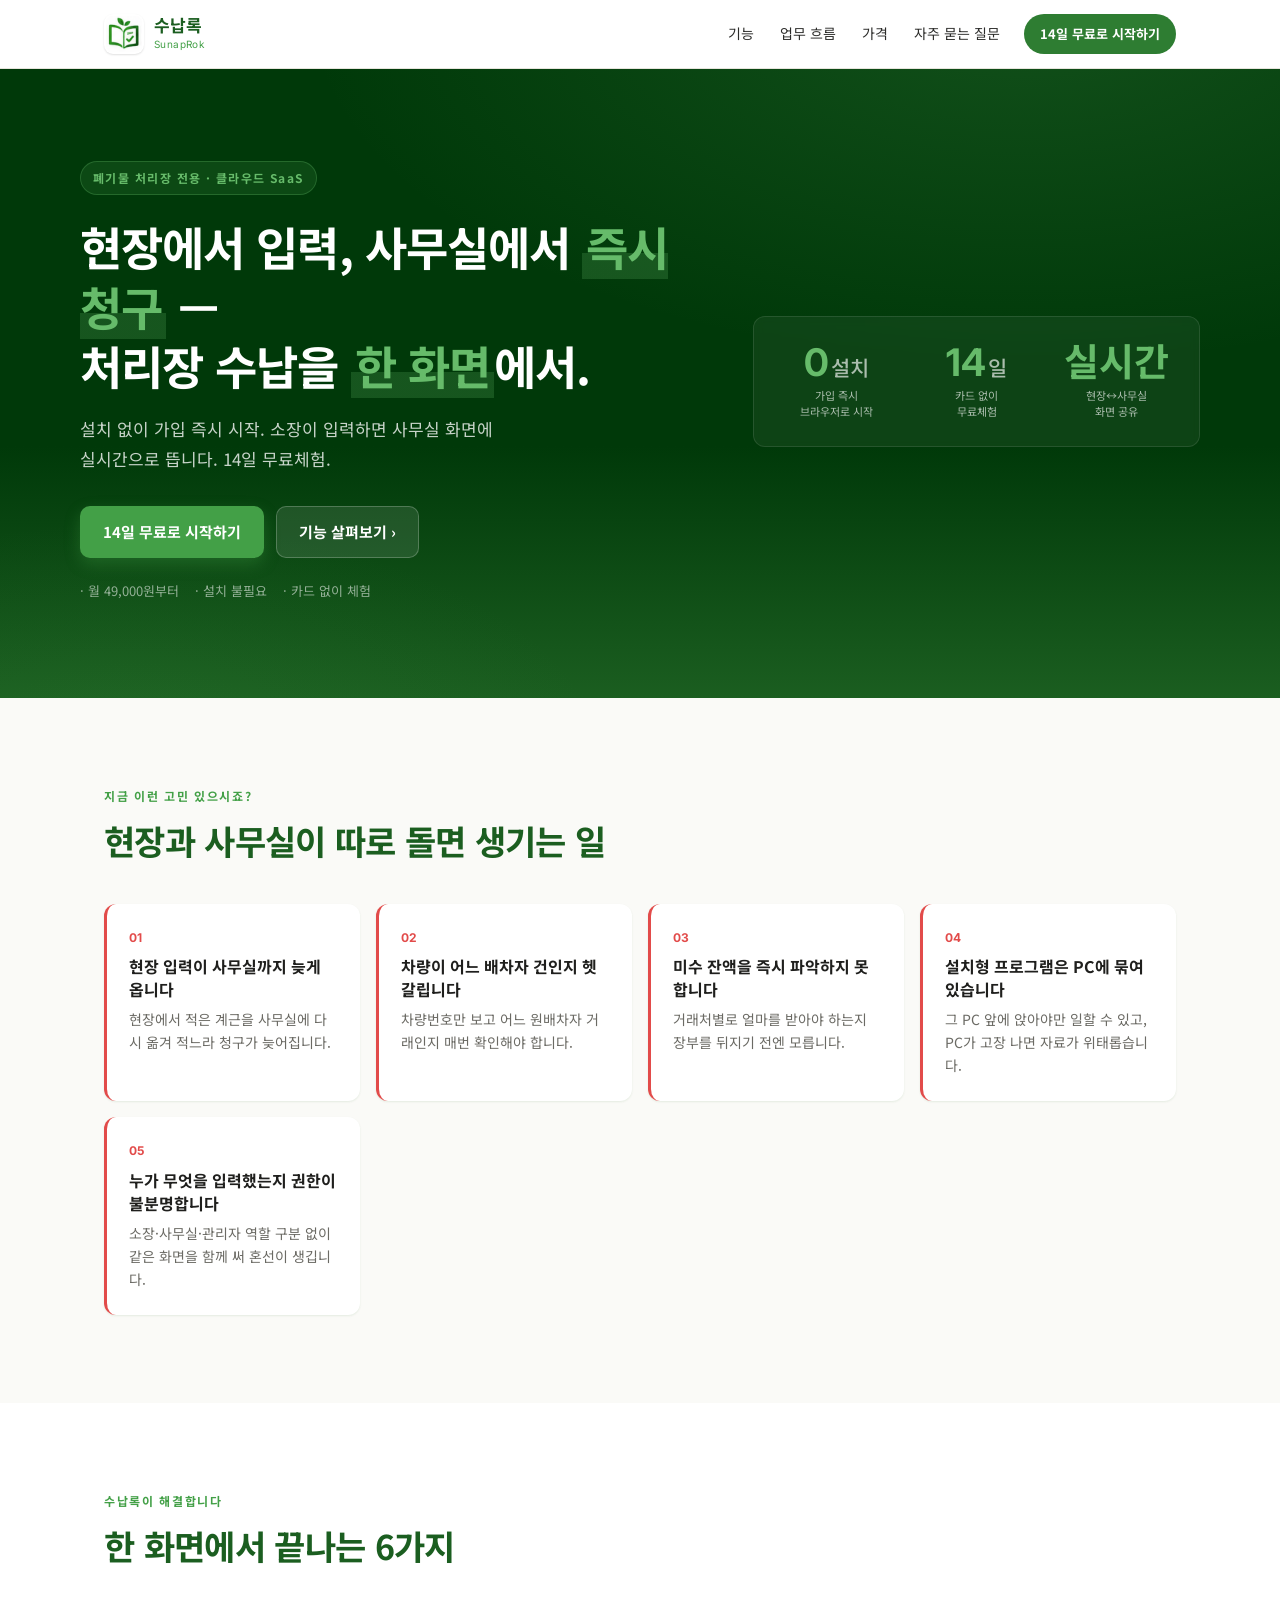
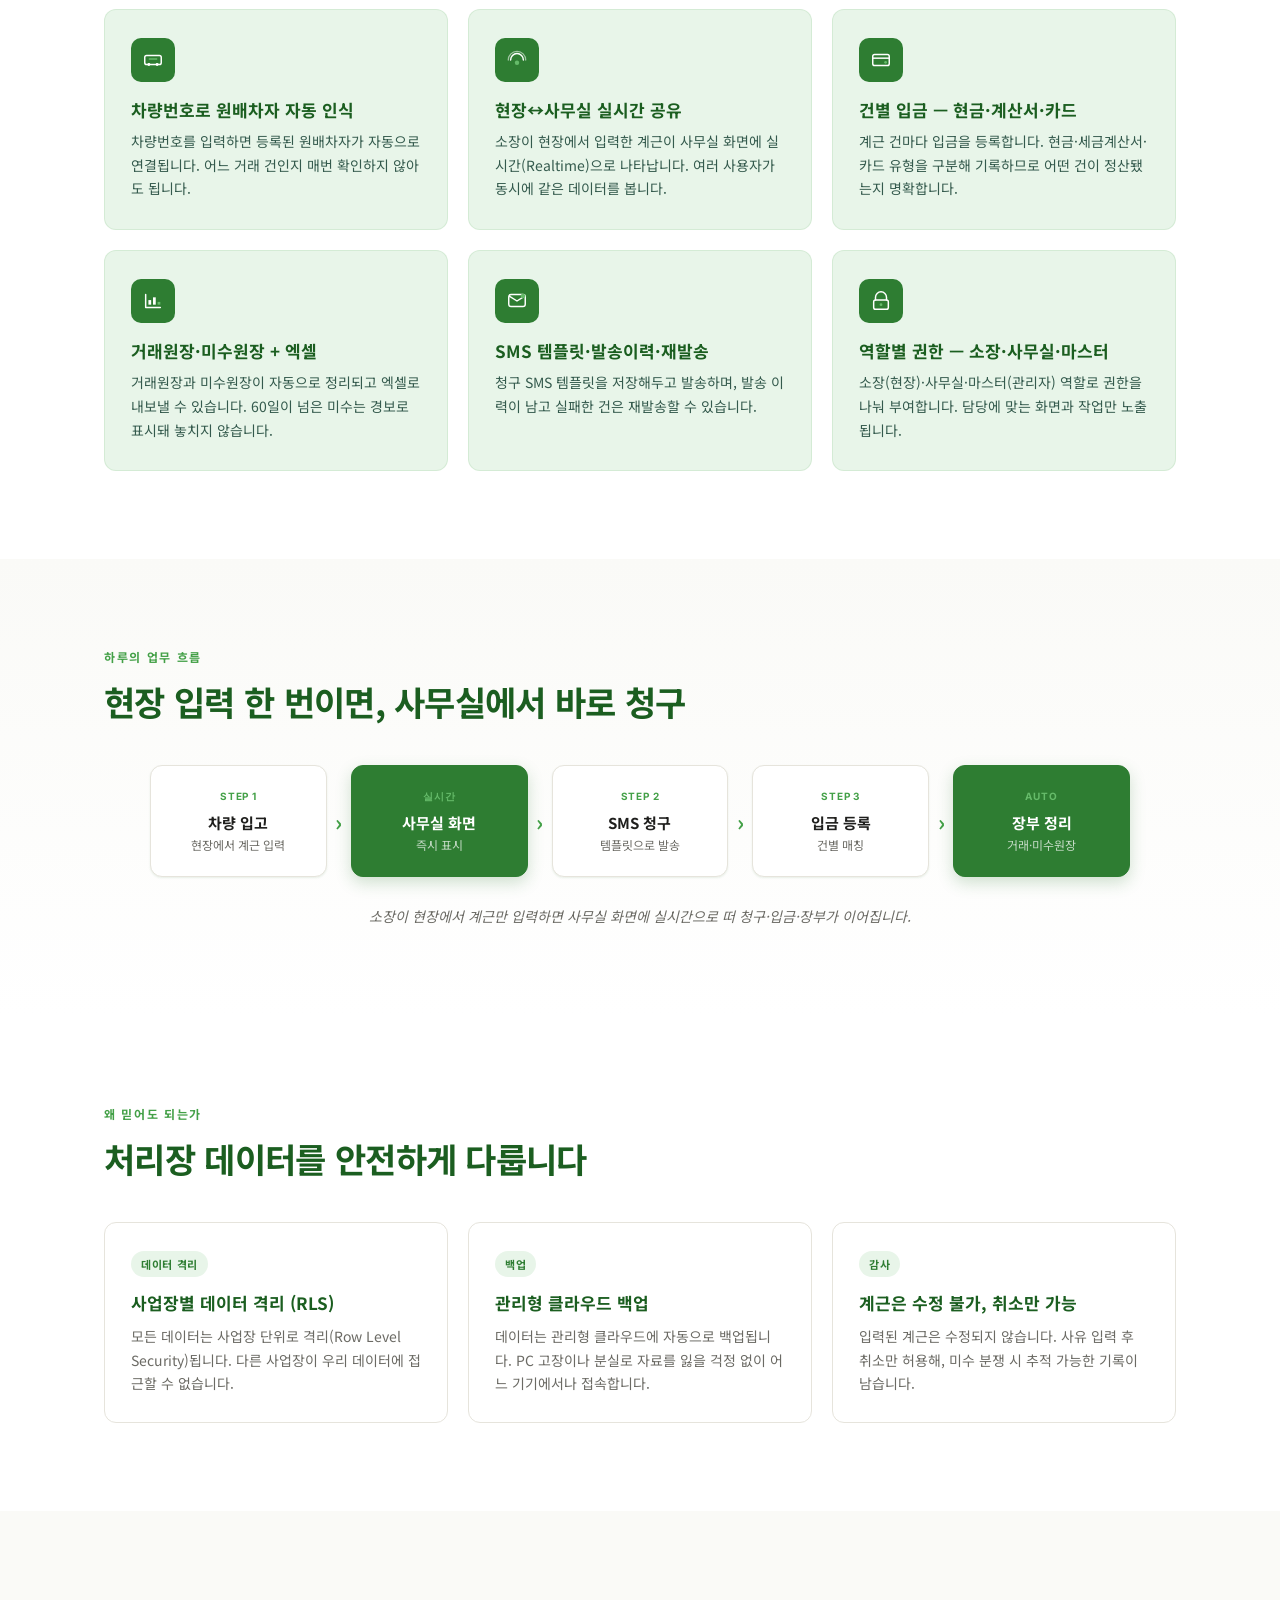
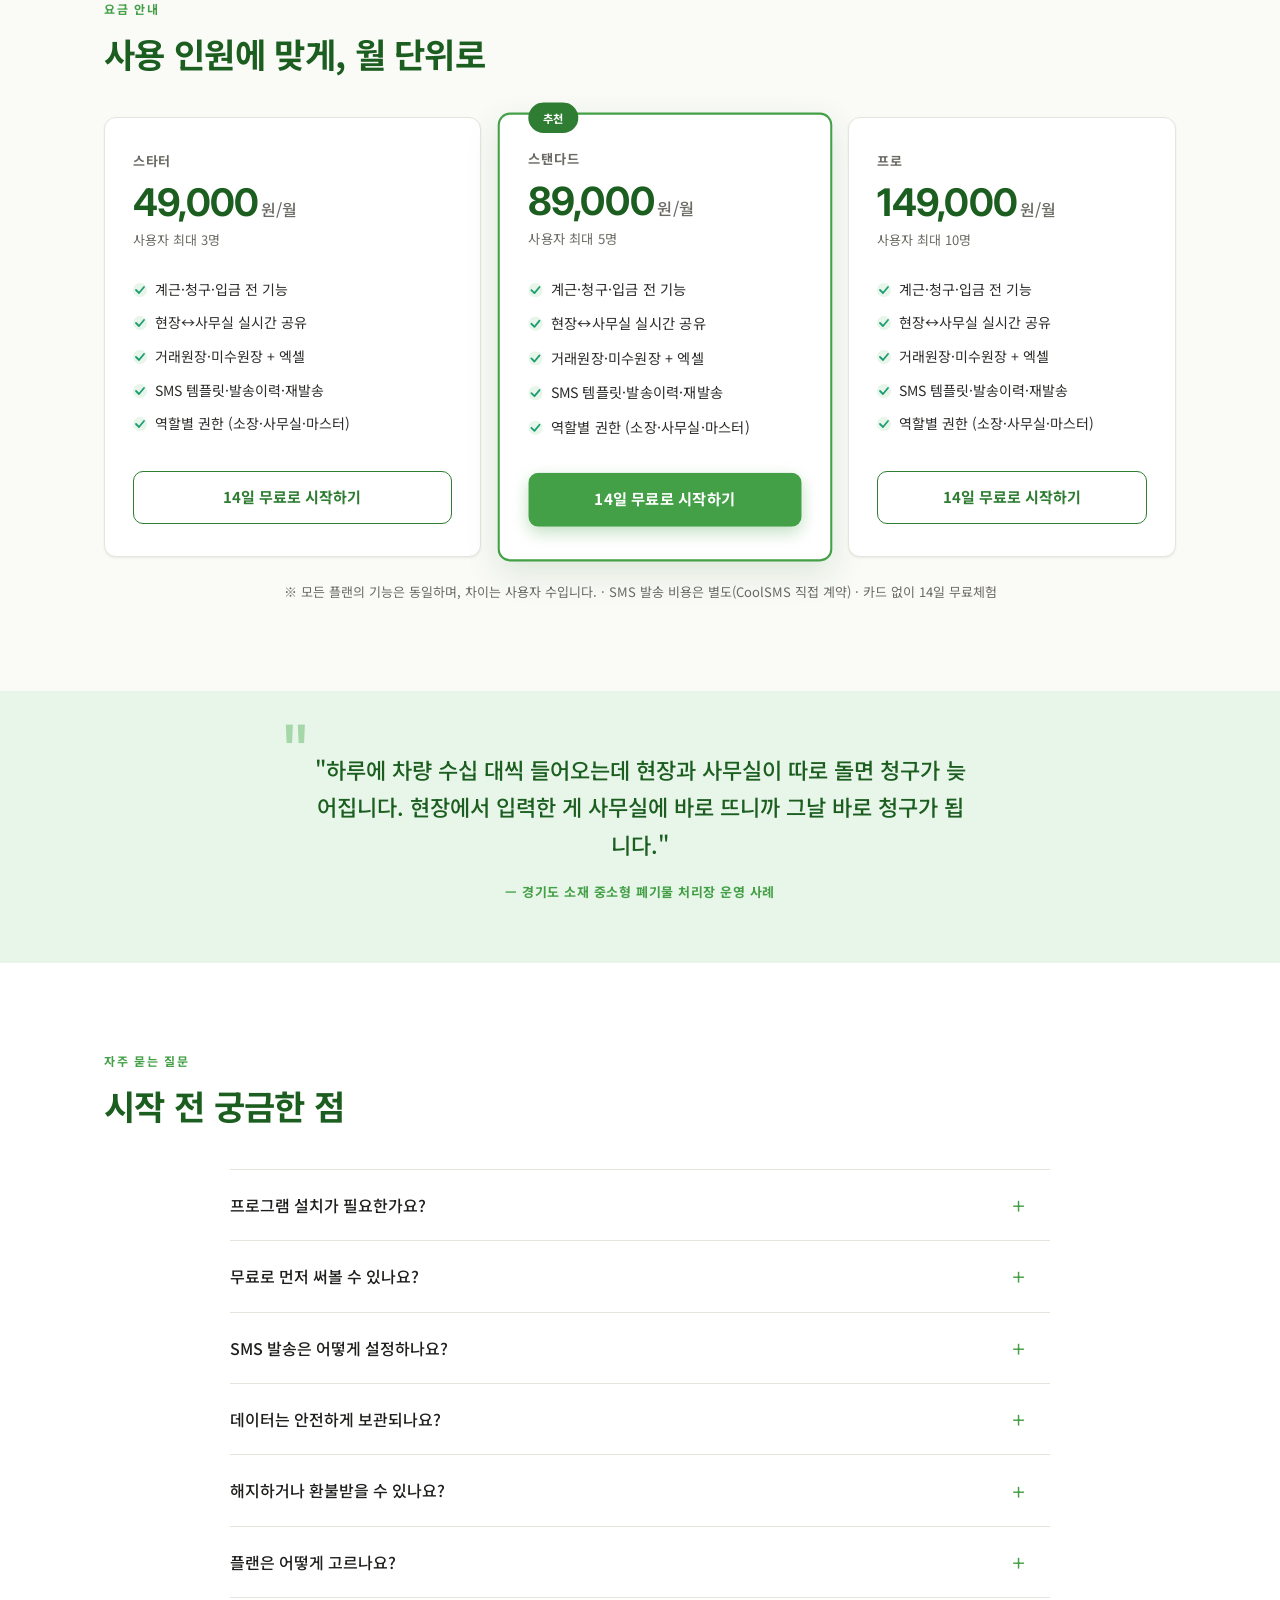
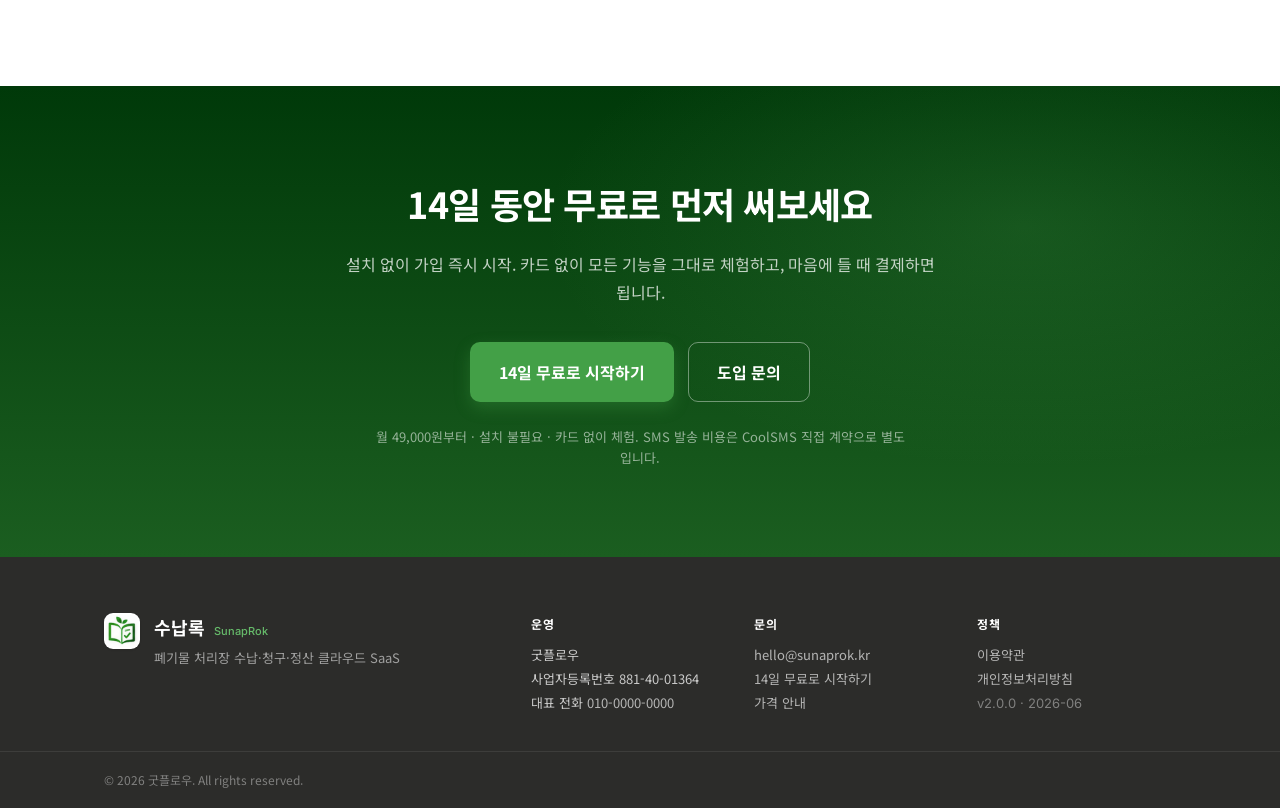
==== index.html @ 9d5925b2 "feat: 브랜드 리뉴얼 — Material Green(#2E7D32) 색 + 새 로고·파비콘 - 색: 기존 teal-green → Material Green으로 전면 교체(hex" ====
<!DOCTYPE html>
<html lang="ko">
<head>
<meta charset="UTF-8">
<meta name="viewport" content="width=device-width,initial-scale=1.0">
<title>수납록 — 폐기물 처리장 수납·청구 SaaS</title>
<meta name="description" content="현장에서 입력, 사무실에서 즉시 청구. 설치 없이 가입 즉시 시작하는 폐기물 처리장 수납관리 SaaS. 월 49,000원부터, 14일 무료체험.">
<meta name="keywords" content="폐기물 처리장 수납관리, 계근 청구 프로그램, 처리장 SaaS, 실시간 계근 공유, 거래원장, 미수원장, SMS 청구">
<meta name="theme-color" content="#2E7D32">

<!-- TODO: 실제 도메인 확정 시 placeholder(https://sunaprok.kr) 교체 -->
<link rel="canonical" href="https://sunaprok.kr/">

<meta property="og:type" content="website">
<meta property="og:url" content="https://sunaprok.kr/">
<meta property="og:title" content="수납록 — 폐기물 처리장 수납·청구 SaaS">
<meta property="og:description" content="현장에서 입력, 사무실에서 즉시 청구. 설치 없이 가입 즉시 시작. 월 49,000원부터, 14일 무료체험.">
<meta property="og:locale" content="ko_KR">
<meta property="og:site_name" content="수납록">
<meta property="og:image" content="https://sunaprok.kr/og-image.png">
<meta property="og:image:width" content="1200">
<meta property="og:image:height" content="630">
<meta property="og:image:alt" content="수납록 — 현장에서 입력, 사무실에서 즉시 청구">

<meta name="twitter:card" content="summary_large_image">
<meta name="twitter:title" content="수납록 — 폐기물 처리장 수납·청구 SaaS">
<meta name="twitter:description" content="현장에서 입력, 사무실에서 즉시 청구. 설치 없이 가입 즉시 시작. 월 49,000원부터, 14일 무료체험.">
<meta name="twitter:image" content="https://sunaprok.kr/og-image.png">

<link rel="icon" type="image/x-icon" href="/favicon.ico">
<link rel="icon" type="image/png" sizes="32x32" href="/favicon-32x32.png">
<link rel="icon" type="image/png" sizes="16x16" href="/favicon-16x16.png">
<link rel="apple-touch-icon" sizes="180x180" href="/apple-icon-180x180.png">
<link rel="preconnect" href="https://fonts.googleapis.com">
<link rel="preconnect" href="https://fonts.gstatic.com" crossorigin>
<link href="https://fonts.googleapis.com/css2?family=Noto+Sans+KR:wght@400;500;700&family=Inter:wght@400;500;700&display=swap" rel="stylesheet">
<link rel="stylesheet" href="/styles.css">

<script type="application/ld+json">
{
  "@context": "https://schema.org",
  "@type": "Organization",
  "name": "수납록",
  "alternateName": "SunapRok",
  "url": "https://sunaprok.kr/",
  "logo": "https://sunaprok.kr/android-icon-192x192.png",
  "description": "폐기물 처리장의 계근·청구·입금·정산을 한 화면에서 처리하는 클라우드 SaaS.",
  "contactPoint": {
    "@type": "ContactPoint",
    "telephone": "+82-10-0000-0000",
    "contactType": "sales",
    "areaServed": "KR",
    "availableLanguage": "Korean"
  }
}
</script>
<script type="application/ld+json">
{
  "@context": "https://schema.org",
  "@type": "Product",
  "name": "수납록",
  "description": "폐기물 처리장 전용 수납·청구 SaaS. 현장에서 입력한 계근이 사무실 화면에 실시간으로 공유되고, 건별 입금·거래원장·미수원장·SMS 청구를 한 화면에서 처리합니다.",
  "brand": { "@type": "Brand", "name": "수납록" },
  "url": "https://sunaprok.kr/",
  "offers": [
    {
      "@type": "Offer",
      "name": "스타터",
      "price": "49000",
      "priceCurrency": "KRW",
      "category": "월 구독",
      "url": "https://sunaprok.kr/#pricing",
      "description": "사용자 최대 3명"
    },
    {
      "@type": "Offer",
      "name": "스탠다드",
      "price": "89000",
      "priceCurrency": "KRW",
      "category": "월 구독",
      "url": "https://sunaprok.kr/#pricing",
      "description": "사용자 최대 5명"
    },
    {
      "@type": "Offer",
      "name": "프로",
      "price": "149000",
      "priceCurrency": "KRW",
      "category": "월 구독",
      "url": "https://sunaprok.kr/#pricing",
      "description": "사용자 최대 10명"
    }
  ]
}
</script>
<script type="application/ld+json">
{
  "@context": "https://schema.org",
  "@type": "FAQPage",
  "mainEntity": [
    {
      "@type": "Question",
      "name": "프로그램 설치가 필요한가요?",
      "acceptedAnswer": {
        "@type": "Answer",
        "text": "설치가 필요 없습니다. 웹 브라우저에서 가입 즉시 바로 사용할 수 있고, 별도 설치 파일이나 PC 사양 제약이 없습니다."
      }
    },
    {
      "@type": "Question",
      "name": "무료로 먼저 써볼 수 있나요?",
      "acceptedAnswer": {
        "@type": "Answer",
        "text": "14일 무료체험을 제공합니다. 체험 기간에는 모든 기능을 그대로 사용할 수 있으며, 결제 카드 없이 시작할 수 있습니다."
      }
    },
    {
      "@type": "Question",
      "name": "SMS 발송은 어떻게 설정하나요?",
      "acceptedAnswer": {
        "@type": "Answer",
        "text": "SMS 발송은 CoolSMS와 직접 계약 후 발급받은 API 키를 사업장 설정에 입력하면 됩니다. SMS 발송 비용은 CoolSMS에 직접 부과되며 수납록 구독료와는 별도입니다."
      }
    },
    {
      "@type": "Question",
      "name": "데이터는 안전하게 보관되나요?",
      "acceptedAnswer": {
        "@type": "Answer",
        "text": "사업장별로 데이터가 격리(RLS)되어 다른 사업장이 접근할 수 없습니다. 데이터는 관리형 클라우드에 자동으로 백업되며, 계근 기록은 수정이 불가능하고 사유 입력 후 취소만 가능해 분쟁 시 추적할 수 있습니다."
      }
    },
    {
      "@type": "Question",
      "name": "해지하거나 환불받을 수 있나요?",
      "acceptedAnswer": {
        "@type": "Answer",
        "text": "월 단위 구독으로, 언제든 다음 결제 전에 해지할 수 있고 약정이 없습니다. 우선 14일 무료체험으로 충분히 검토한 뒤 결제 여부를 결정하시면 됩니다."
      }
    }
  ]
}
</script>
</head>
<body>

<header class="nav">
  <div class="nav-inner">
    <a href="#top" class="brand" aria-label="수납록 홈">
      <span style="display:inline-flex;align-items:center;justify-content:center;background:#fff;border-radius:9px;padding:2px;box-shadow:0 1px 2px rgba(0,0,0,.12)">
        <img src="/android-icon-192x192.png" alt="" aria-hidden="true" width="36" height="36" style="display:block;border-radius:7px">
      </span>
      <div class="brand-text">
        <div class="brand-ko">수납록</div>
        <div class="brand-en">SunapRok</div>
      </div>
    </a>
    <nav class="nav-links" aria-label="섹션 이동">
      <a href="#features">기능</a>
      <a href="#workflow">업무 흐름</a>
      <a href="#pricing">가격</a>
      <a href="#faq">자주 묻는 질문</a>
    </nav>
    <!-- TODO: 가입 도메인 확정 시 placeholder(https://sunaprok.kr/signup) 교체 -->
    <a href="https://sunaprok.kr/signup" class="nav-cta">14일 무료로 시작하기</a>
  </div>
</header>

<main id="top">

<section class="hero">
  <div class="hero-inner">
    <div class="hero-copy">
      <span class="hero-eyebrow">폐기물 처리장 전용 · 클라우드 SaaS</span>
      <h1 class="hero-h">
        현장에서 입력, 사무실에서 <em>즉시 청구</em> —<br>
        처리장 수납을 <em>한 화면</em>에서.
      </h1>
      <p class="hero-sub">
        설치 없이 가입 즉시 시작. 소장이 입력하면 사무실 화면에<br>
        실시간으로 뜹니다. 14일 무료체험.
      </p>
      <div class="hero-cta">
        <!-- TODO: 가입 도메인 확정 시 placeholder(https://sunaprok.kr/signup) 교체 -->
        <a href="https://sunaprok.kr/signup" class="btn btn-primary">14일 무료로 시작하기</a>
        <a href="#features" class="btn btn-secondary">기능 살펴보기 ›</a>
      </div>
      <div class="hero-meta">
        <span>· 월 49,000원부터</span>
        <span>· 설치 불필요</span>
        <span>· 카드 없이 체험</span>
      </div>
    </div>
    <div class="hero-kpis" aria-label="핵심 지표">
      <div class="kpi"><div class="kpi-n">0<span>설치</span></div><div class="kpi-l">가입 즉시<br>브라우저로 시작</div></div>
      <div class="kpi"><div class="kpi-n">14<span>일</span></div><div class="kpi-l">카드 없이<br>무료체험</div></div>
      <div class="kpi"><div class="kpi-n">실시간</div><div class="kpi-l">현장↔사무실<br>화면 공유</div></div>
    </div>
  </div>
</section>

<section class="pain" aria-labelledby="pain-h">
  <div class="container">
    <div class="sec-eyebrow">지금 이런 고민 있으시죠?</div>
    <h2 id="pain-h" class="sec-h">현장과 사무실이 따로 돌면 생기는 일</h2>
    <div class="pain-grid">
      <article class="pain-card">
        <div class="pain-num">01</div>
        <h3>현장 입력이 사무실까지 늦게 옵니다</h3>
        <p>현장에서 적은 계근을 사무실에 다시 옮겨 적느라 청구가 늦어집니다.</p>
      </article>
      <article class="pain-card">
        <div class="pain-num">02</div>
        <h3>차량이 어느 배차자 건인지 헷갈립니다</h3>
        <p>차량번호만 보고 어느 원배차자 거래인지 매번 확인해야 합니다.</p>
      </article>
      <article class="pain-card">
        <div class="pain-num">03</div>
        <h3>미수 잔액을 즉시 파악하지 못합니다</h3>
        <p>거래처별로 얼마를 받아야 하는지 장부를 뒤지기 전엔 모릅니다.</p>
      </article>
      <article class="pain-card">
        <div class="pain-num">04</div>
        <h3>설치형 프로그램은 PC에 묶여 있습니다</h3>
        <p>그 PC 앞에 앉아야만 일할 수 있고, PC가 고장 나면 자료가 위태롭습니다.</p>
      </article>
      <article class="pain-card">
        <div class="pain-num">05</div>
        <h3>누가 무엇을 입력했는지 권한이 불분명합니다</h3>
        <p>소장·사무실·관리자 역할 구분 없이 같은 화면을 함께 써 혼선이 생깁니다.</p>
      </article>
    </div>
  </div>
</section>

<section id="features" class="features" aria-labelledby="feat-h">
  <div class="container">
    <div class="sec-eyebrow">수납록이 해결합니다</div>
    <h2 id="feat-h" class="sec-h">한 화면에서 끝나는 6가지</h2>
    <div class="feat-grid">

      <article class="feat-card">
        <div class="feat-icon" aria-hidden="true">
          <svg width="22" height="22" viewBox="0 0 24 24" fill="none">
            <rect x="3" y="7" width="18" height="10" rx="2" stroke="white" stroke-width="1.6"/>
            <circle cx="7.5" cy="17" r="1.6" fill="white"/>
            <circle cx="16.5" cy="17" r="1.6" fill="white"/>
            <line x1="8" y1="11" x2="16" y2="11" stroke="#66BB6A" stroke-width="1.6" stroke-linecap="round"/>
          </svg>
        </div>
        <h3>차량번호로 원배차자 자동 인식</h3>
        <p>차량번호를 입력하면 등록된 원배차자가 자동으로 연결됩니다. 어느 거래 건인지 매번 확인하지 않아도 됩니다.</p>
      </article>

      <article class="feat-card">
        <div class="feat-icon" aria-hidden="true">
          <svg width="22" height="22" viewBox="0 0 24 24" fill="none">
            <path d="M5 12a7 7 0 0114 0" stroke="white" stroke-width="1.6" stroke-linecap="round" fill="none"/>
            <path d="M2.5 12a9.5 9.5 0 0119 0" stroke="white" stroke-width="1.4" stroke-linecap="round" fill="none" opacity=".55"/>
            <circle cx="12" cy="15" r="2.4" fill="#66BB6A"/>
          </svg>
        </div>
        <h3>현장↔사무실 실시간 공유</h3>
        <p>소장이 현장에서 입력한 계근이 사무실 화면에 실시간(Realtime)으로 나타납니다. 여러 사용자가 동시에 같은 데이터를 봅니다.</p>
      </article>

      <article class="feat-card">
        <div class="feat-icon" aria-hidden="true">
          <svg width="22" height="22" viewBox="0 0 24 24" fill="none">
            <rect x="3" y="6" width="18" height="12" rx="2" stroke="white" stroke-width="1.6"/>
            <line x1="3" y1="10" x2="21" y2="10" stroke="white" stroke-width="1.6"/>
            <circle cx="17" cy="14.5" r="1.5" fill="#66BB6A"/>
          </svg>
        </div>
        <h3>건별 입금 — 현금·계산서·카드</h3>
        <p>계근 건마다 입금을 등록합니다. 현금·세금계산서·카드 유형을 구분해 기록하므로 어떤 건이 정산됐는지 명확합니다.</p>
      </article>

      <article class="feat-card">
        <div class="feat-icon" aria-hidden="true">
          <svg width="22" height="22" viewBox="0 0 24 24" fill="none">
            <path d="M4 19V5M4 19h16" stroke="white" stroke-width="1.6" stroke-linecap="round"/>
            <rect x="7" y="11" width="3" height="5" fill="white"/>
            <rect x="12" y="8" width="3" height="8" fill="white"/>
            <rect x="17" y="13" width="3" height="3" fill="#66BB6A"/>
          </svg>
        </div>
        <h3>거래원장·미수원장 + 엑셀</h3>
        <p>거래원장과 미수원장이 자동으로 정리되고 엑셀로 내보낼 수 있습니다. 60일이 넘은 미수는 경보로 표시돼 놓치지 않습니다.</p>
      </article>

      <article class="feat-card">
        <div class="feat-icon" aria-hidden="true">
          <svg width="22" height="22" viewBox="0 0 24 24" fill="none">
            <rect x="3" y="5" width="18" height="13" rx="2.5" stroke="white" stroke-width="1.6"/>
            <path d="M4 7l8 5 8-5" stroke="white" stroke-width="1.6" stroke-linecap="round" stroke-linejoin="round" fill="none"/>
            <circle cx="18.5" cy="6.5" r="2.5" fill="#66BB6A"/>
          </svg>
        </div>
        <h3>SMS 템플릿·발송이력·재발송</h3>
        <p>청구 SMS 템플릿을 저장해두고 발송하며, 발송 이력이 남고 실패한 건은 재발송할 수 있습니다.</p>
      </article>

      <article class="feat-card">
        <div class="feat-icon" aria-hidden="true">
          <svg width="22" height="22" viewBox="0 0 24 24" fill="none">
            <path d="M6 11V8a6 6 0 0112 0v3" stroke="white" stroke-width="1.6" stroke-linecap="round" fill="none"/>
            <rect x="4" y="11" width="16" height="10" rx="2" stroke="white" stroke-width="1.6"/>
            <circle cx="12" cy="16" r="1.5" fill="#66BB6A"/>
          </svg>
        </div>
        <h3>역할별 권한 — 소장·사무실·마스터</h3>
        <p>소장(현장)·사무실·마스터(관리자) 역할로 권한을 나눠 부여합니다. 담당에 맞는 화면과 작업만 노출됩니다.</p>
      </article>

    </div>
  </div>
</section>

<section id="workflow" class="workflow" aria-labelledby="flow-h">
  <div class="container">
    <div class="sec-eyebrow">하루의 업무 흐름</div>
    <h2 id="flow-h" class="sec-h">현장 입력 한 번이면, 사무실에서 바로 청구</h2>
    <div class="flow">
      <div class="flow-step"><div class="flow-tag">STEP 1</div><div class="flow-label">차량 입고</div><div class="flow-sub">현장에서 계근 입력</div></div>
      <div class="flow-arrow" aria-hidden="true">›</div>
      <div class="flow-step is-auto"><div class="flow-tag">실시간</div><div class="flow-label">사무실 화면</div><div class="flow-sub">즉시 표시</div></div>
      <div class="flow-arrow" aria-hidden="true">›</div>
      <div class="flow-step"><div class="flow-tag">STEP 2</div><div class="flow-label">SMS 청구</div><div class="flow-sub">템플릿으로 발송</div></div>
      <div class="flow-arrow" aria-hidden="true">›</div>
      <div class="flow-step"><div class="flow-tag">STEP 3</div><div class="flow-label">입금 등록</div><div class="flow-sub">건별 매칭</div></div>
      <div class="flow-arrow" aria-hidden="true">›</div>
      <div class="flow-step is-auto"><div class="flow-tag">AUTO</div><div class="flow-label">장부 정리</div><div class="flow-sub">거래·미수원장</div></div>
    </div>
    <p class="flow-note">소장이 현장에서 계근만 입력하면 사무실 화면에 실시간으로 떠 청구·입금·장부가 이어집니다.</p>
  </div>
</section>

<section class="trust" aria-labelledby="trust-h">
  <div class="container">
    <div class="sec-eyebrow">왜 믿어도 되는가</div>
    <h2 id="trust-h" class="sec-h">처리장 데이터를 안전하게 다룹니다</h2>
    <div class="trust-grid">
      <article class="trust-card">
        <div class="trust-badge">데이터 격리</div>
        <h3>사업장별 데이터 격리 (RLS)</h3>
        <p>모든 데이터는 사업장 단위로 격리(Row Level Security)됩니다. 다른 사업장이 우리 데이터에 접근할 수 없습니다.</p>
      </article>
      <article class="trust-card">
        <div class="trust-badge">백업</div>
        <h3>관리형 클라우드 백업</h3>
        <p>데이터는 관리형 클라우드에 자동으로 백업됩니다. PC 고장이나 분실로 자료를 잃을 걱정 없이 어느 기기에서나 접속합니다.</p>
      </article>
      <article class="trust-card">
        <div class="trust-badge">감사</div>
        <h3>계근은 수정 불가, 취소만 가능</h3>
        <p>입력된 계근은 수정되지 않습니다. 사유 입력 후 취소만 허용해, 미수 분쟁 시 추적 가능한 기록이 남습니다.</p>
      </article>
    </div>
  </div>
</section>

<section id="pricing" class="pricing" aria-labelledby="price-h">
  <div class="container">
    <div class="sec-eyebrow">요금 안내</div>
    <h2 id="price-h" class="sec-h">사용 인원에 맞게, 월 단위로</h2>
    <div class="price-grid">

      <article class="price-card">
        <div class="price-name">스타터</div>
        <div class="price-amount"><span class="price-num">49,000</span><span class="price-unit">원/월</span></div>
        <div class="price-cap">사용자 최대 3명</div>
        <ul class="price-feat">
          <li>계근·청구·입금 전 기능</li>
          <li>현장↔사무실 실시간 공유</li>
          <li>거래원장·미수원장 + 엑셀</li>
          <li>SMS 템플릿·발송이력·재발송</li>
          <li>역할별 권한 (소장·사무실·마스터)</li>
        </ul>
        <!-- TODO: 가입 도메인 확정 시 placeholder(https://sunaprok.kr/signup) 교체 -->
        <a href="https://sunaprok.kr/signup" class="btn btn-outline btn-full">14일 무료로 시작하기</a>
      </article>

      <article class="price-card is-main">
        <div class="price-badge">추천</div>
        <div class="price-name">스탠다드</div>
        <div class="price-amount"><span class="price-num">89,000</span><span class="price-unit">원/월</span></div>
        <div class="price-cap">사용자 최대 5명</div>
        <ul class="price-feat">
          <li>계근·청구·입금 전 기능</li>
          <li>현장↔사무실 실시간 공유</li>
          <li>거래원장·미수원장 + 엑셀</li>
          <li>SMS 템플릿·발송이력·재발송</li>
          <li>역할별 권한 (소장·사무실·마스터)</li>
        </ul>
        <!-- TODO: 가입 도메인 확정 시 placeholder(https://sunaprok.kr/signup) 교체 -->
        <a href="https://sunaprok.kr/signup" class="btn btn-primary btn-full">14일 무료로 시작하기</a>
      </article>

      <article class="price-card">
        <div class="price-name">프로</div>
        <div class="price-amount"><span class="price-num">149,000</span><span class="price-unit">원/월</span></div>
        <div class="price-cap">사용자 최대 10명</div>
        <ul class="price-feat">
          <li>계근·청구·입금 전 기능</li>
          <li>현장↔사무실 실시간 공유</li>
          <li>거래원장·미수원장 + 엑셀</li>
          <li>SMS 템플릿·발송이력·재발송</li>
          <li>역할별 권한 (소장·사무실·마스터)</li>
        </ul>
        <!-- TODO: 가입 도메인 확정 시 placeholder(https://sunaprok.kr/signup) 교체 -->
        <a href="https://sunaprok.kr/signup" class="btn btn-outline btn-full">14일 무료로 시작하기</a>
      </article>

    </div>
    <p class="price-note">※ 모든 플랜의 기능은 동일하며, 차이는 사용자 수입니다. · SMS 발송 비용은 별도(CoolSMS 직접 계약) · 카드 없이 14일 무료체험</p>
  </div>
</section>

<section class="quote">
  <div class="container">
    <blockquote>
      <p>"하루에 차량 수십 대씩 들어오는데 현장과 사무실이 따로 돌면 청구가 늦어집니다. 현장에서 입력한 게 사무실에 바로 뜨니까 그날 바로 청구가 됩니다."</p>
      <cite>— 경기도 소재 중소형 폐기물 처리장 운영 사례</cite>
    </blockquote>
  </div>
</section>

<section id="faq" class="faq" aria-labelledby="faq-h">
  <div class="container">
    <div class="sec-eyebrow">자주 묻는 질문</div>
    <h2 id="faq-h" class="sec-h">시작 전 궁금한 점</h2>
    <div class="faq-list">
      <details>
        <summary>프로그램 설치가 필요한가요?</summary>
        <div class="faq-body">설치가 필요 없습니다. 웹 브라우저에서 가입 즉시 바로 사용할 수 있고, 별도 설치 파일이나 PC 사양 제약이 없습니다.</div>
      </details>
      <details>
        <summary>무료로 먼저 써볼 수 있나요?</summary>
        <div class="faq-body">14일 무료체험을 제공합니다. 체험 기간에는 모든 기능을 그대로 쓸 수 있으며, 결제 카드 없이 시작할 수 있습니다.</div>
      </details>
      <details>
        <summary>SMS 발송은 어떻게 설정하나요?</summary>
        <div class="faq-body">SMS 발송은 CoolSMS와 직접 계약한 뒤 발급받은 API 키를 사업장 설정에 입력하면 됩니다. SMS 발송 비용은 CoolSMS에 직접 부과되며 수납록 구독료와는 별도입니다.</div>
      </details>
      <details>
        <summary>데이터는 안전하게 보관되나요?</summary>
        <div class="faq-body">사업장별로 데이터가 격리(RLS)되어 다른 사업장이 접근할 수 없습니다. 데이터는 관리형 클라우드에 자동으로 백업되며, 계근 기록은 수정이 불가능하고 사유 입력 후 취소만 가능해 분쟁 시 추적할 수 있습니다.</div>
      </details>
      <details>
        <summary>해지하거나 환불받을 수 있나요?</summary>
        <div class="faq-body">월 단위 구독으로 약정이 없으며, 언제든 다음 결제 전에 해지할 수 있습니다. 우선 14일 무료체험으로 충분히 검토한 뒤 결제 여부를 결정하시면 됩니다.</div>
      </details>
      <details>
        <summary>플랜은 어떻게 고르나요?</summary>
        <div class="faq-body">모든 플랜의 기능은 동일하고, 차이는 동시에 사용할 수 있는 사용자 수입니다. 스타터 3명, 스탠다드 5명, 프로 10명이며 이용 중에 변경할 수 있습니다.</div>
      </details>
    </div>
  </div>
</section>

<section id="contact" class="cta">
  <div class="container">
    <h2 class="cta-h">14일 동안 무료로 먼저 써보세요</h2>
    <p class="cta-sub">설치 없이 가입 즉시 시작. 카드 없이 모든 기능을 그대로 체험하고, 마음에 들 때 결제하면 됩니다.</p>
    <div class="cta-actions">
      <!-- TODO: 가입 도메인 확정 시 placeholder(https://sunaprok.kr/signup) 교체 -->
      <a href="https://sunaprok.kr/signup" class="btn btn-primary btn-lg">14일 무료로 시작하기</a>
      <!-- TODO: 실제 문의 이메일로 교체 -->
      <a href="mailto:hello@sunaprok.kr" class="btn btn-outline-inverse btn-lg">도입 문의</a>
    </div>
    <p class="cta-note">월 49,000원부터 · 설치 불필요 · 카드 없이 체험. SMS 발송 비용은 CoolSMS 직접 계약으로 별도입니다.</p>
  </div>
</section>

</main>

<footer class="ft">
  <div class="container ft-inner">
    <div class="ft-brand">
      <span style="display:inline-flex;align-items:center;justify-content:center;background:#fff;border-radius:9px;padding:2px;box-shadow:0 1px 2px rgba(0,0,0,.12)">
        <img src="/android-icon-192x192.png" alt="" aria-hidden="true" width="32" height="32" style="display:block;border-radius:7px">
      </span>
      <div>
        <div class="ft-brand-ko">수납록 <span class="ft-brand-en">SunapRok</span></div>
        <div class="ft-brand-sub">폐기물 처리장 수납·청구·정산 클라우드 SaaS</div>
      </div>
    </div>

    <div class="ft-info">
      <div class="ft-col">
        <div class="ft-col-h">운영</div>
        <div>굿플로우</div>
        <div>사업자등록번호 881-40-01364</div>
        <!-- TODO: 실제 대표 전화번호로 교체 -->
        <div>대표 전화 <a href="tel:010-0000-0000">010-0000-0000</a></div>
      </div>
      <div class="ft-col">
        <div class="ft-col-h">문의</div>
        <!-- TODO: 실제 문의 이메일로 교체 -->
        <div><a href="mailto:hello@sunaprok.kr">hello@sunaprok.kr</a></div>
        <!-- TODO: 가입 도메인 확정 시 placeholder(https://sunaprok.kr/signup) 교체 -->
        <div><a href="https://sunaprok.kr/signup">14일 무료로 시작하기</a></div>
        <div><a href="#pricing">가격 안내</a></div>
      </div>
      <div class="ft-col">
        <div class="ft-col-h">정책</div>
        <div><a href="/terms.html">이용약관</a></div>
        <div><a href="/privacy.html">개인정보처리방침</a></div>
        <div><span class="ft-mute">v2.0.0 · 2026-06</span></div>
      </div>
    </div>
  </div>
  <div class="ft-bottom">
    <div class="container">© 2026 굿플로우. All rights reserved.</div>
  </div>
</footer>

<script src="/script.js" defer></script>
</body>
</html>
---- styles.css ----
:root {
  --g900: #1B5E20;
  --g800: #2E7D32;
  --g600: #43A047;
  --g400: #66BB6A;
  --g50:  #E8F5E9;
  --coal: #2C2C2A;
  --ink:  #1f1f1d;
  --gray: #6b6a64;
  --line: #e6e4dc;
  --lt:   #F4F3F0;
  --bg:   #fafaf7;
  --red:  #E24B4A;
  --amber:#EF9F27;
  --white:#FFFFFF;

  --radius: 12px;
  --radius-sm: 8px;
  --shadow-sm: 0 1px 2px rgba(27,94,32,.06), 0 1px 3px rgba(27,94,32,.04);
  --shadow-md: 0 4px 12px rgba(27,94,32,.08), 0 2px 4px rgba(27,94,32,.04);

  --container: 1120px;
}

* , *::before, *::after { box-sizing: border-box; margin: 0; padding: 0; }
html { scroll-behavior: smooth; }
body {
  font-family: 'Noto Sans KR', -apple-system, BlinkMacSystemFont, 'Segoe UI', sans-serif;
  background: var(--bg);
  color: var(--ink);
  line-height: 1.65;
  -webkit-font-smoothing: antialiased;
  -moz-osx-font-smoothing: grayscale;
}
img, svg { display: block; max-width: 100%; }
a { color: inherit; text-decoration: none; }
button { font: inherit; cursor: pointer; }

.container {
  width: 100%;
  max-width: var(--container);
  margin-inline: auto;
  padding-inline: 24px;
}

/* ============ NAV ============ */
.nav {
  position: sticky;
  top: 0;
  z-index: 50;
  background: rgba(255,255,255,.92);
  backdrop-filter: saturate(160%) blur(8px);
  border-bottom: 1px solid var(--line);
}
.nav-inner {
  max-width: var(--container);
  margin-inline: auto;
  padding: 14px 24px;
  display: flex;
  align-items: center;
  gap: 24px;
}
.brand { display: flex; align-items: center; gap: 10px; }
.brand-ko { font-size: 17px; font-weight: 700; color: var(--g900); line-height: 1; }
.brand-en { font-size: 10px; color: var(--g600); margin-top: 3px; letter-spacing: .04em; font-family: 'Inter', sans-serif; }
.nav-links {
  display: flex; gap: 26px; margin-left: auto;
  font-size: 14px; color: var(--coal);
}
.nav-links a { transition: color .15s; }
.nav-links a:hover { color: var(--g600); }
.nav-cta {
  background: var(--g800);
  color: var(--white);
  font-size: 13px;
  font-weight: 700;
  padding: 9px 16px;
  border-radius: 999px;
  transition: background .15s, transform .15s;
}
.nav-cta:hover { background: var(--g600); transform: translateY(-1px); }

/* ============ HERO ============ */
.hero {
  background:
    radial-gradient(1200px 600px at 80% -10%, rgba(102,187,106,.18), transparent 60%),
    radial-gradient(800px 400px at 10% 110%, rgba(67,160,71,.12), transparent 60%),
    linear-gradient(180deg, #003909 0%, #003909 60%, #1B5E20 100%);
  color: var(--white);
  padding: 92px 24px 96px;
  overflow: hidden;
}
.hero-inner {
  max-width: var(--container);
  margin-inline: auto;
  display: grid;
  grid-template-columns: 1.4fr 1fr;
  gap: 48px;
  align-items: center;
}
.hero-eyebrow {
  display: inline-block;
  font-size: 12px;
  font-weight: 700;
  letter-spacing: .12em;
  color: var(--g400);
  background: rgba(102,187,106,.12);
  border: 1px solid rgba(102,187,106,.28);
  padding: 6px 12px;
  border-radius: 999px;
  margin-bottom: 22px;
}
.hero-h {
  font-size: clamp(28px, 4.5vw, 46px);
  font-weight: 700;
  line-height: 1.3;
  letter-spacing: -.02em;
  margin-bottom: 18px;
}
.hero-h em {
  color: var(--g400);
  font-style: normal;
  background: linear-gradient(180deg, transparent 60%, rgba(102,187,106,.22) 60%);
  padding: 0 4px;
}
.hero-sub {
  font-size: clamp(15px, 1.4vw, 17px);
  color: rgba(255,255,255,.78);
  line-height: 1.75;
  margin-bottom: 32px;
}
.hero-cta { display: flex; flex-wrap: wrap; gap: 12px; margin-bottom: 22px; }
.hero-meta {
  display: flex; flex-wrap: wrap; gap: 16px;
  font-size: 13px; color: rgba(255,255,255,.55);
}
.hero-kpis {
  display: grid;
  grid-template-columns: repeat(3, 1fr);
  gap: 12px;
  background: rgba(255,255,255,.05);
  border: 1px solid rgba(255,255,255,.10);
  border-radius: var(--radius);
  padding: 18px;
  backdrop-filter: blur(4px);
}
.kpi { text-align: center; padding: 8px 6px; }
.kpi-n {
  font-family: 'Inter', 'Noto Sans KR', sans-serif;
  font-size: clamp(28px, 3.6vw, 38px);
  font-weight: 700;
  color: var(--g400);
  line-height: 1.05;
}
.kpi-n span {
  font-size: .55em; font-weight: 500;
  color: rgba(255,255,255,.65); margin-left: 2px;
}
.kpi-l {
  font-size: 11px;
  color: rgba(255,255,255,.65);
  margin-top: 6px;
  line-height: 1.45;
}

/* ============ BUTTONS ============ */
.btn {
  display: inline-flex; align-items: center; justify-content: center; gap: 6px;
  padding: 13px 22px;
  font-size: 15px;
  font-weight: 700;
  border-radius: 10px;
  border: 1.5px solid transparent;
  transition: background .15s, color .15s, transform .15s, border-color .15s, box-shadow .15s;
  white-space: nowrap;
}
.btn-primary {
  background: var(--g600);
  color: var(--white);
  box-shadow: 0 6px 16px rgba(67,160,71,.32);
}
.btn-primary:hover {
  background: var(--g400);
  color: var(--g900);
  transform: translateY(-2px);
  box-shadow: 0 10px 22px rgba(67,160,71,.36);
}
.btn-secondary {
  background: rgba(255,255,255,.10);
  color: var(--white);
  border-color: rgba(255,255,255,.22);
}
.btn-secondary:hover { background: rgba(255,255,255,.18); transform: translateY(-2px); }
.btn-outline {
  background: var(--white); color: var(--g800); border-color: var(--g800);
}
.btn-outline:hover { background: var(--g50); }
.btn-outline-inverse {
  background: transparent; color: var(--white); border-color: rgba(255,255,255,.4);
}
.btn-outline-inverse:hover { background: rgba(255,255,255,.10); }
.btn-lg { padding: 16px 28px; font-size: 16px; }
.btn-full { width: 100%; }

/* ============ SECTIONS ============ */
section { padding: 88px 0; }
.sec-eyebrow {
  font-size: 12px;
  font-weight: 700;
  letter-spacing: .14em;
  color: var(--g600);
  margin-bottom: 12px;
}
.sec-h {
  font-size: clamp(24px, 3vw, 34px);
  font-weight: 700;
  letter-spacing: -.02em;
  color: var(--g900);
  line-height: 1.35;
  margin-bottom: 40px;
  max-width: 760px;
}

/* ============ PAIN ============ */
.pain { background: var(--bg); }
.pain-grid {
  display: grid;
  grid-template-columns: repeat(auto-fit, minmax(220px, 1fr));
  gap: 16px;
}
.pain-card {
  background: var(--white);
  border-radius: var(--radius);
  padding: 24px 22px;
  border-left: 3px solid var(--red);
  box-shadow: var(--shadow-sm);
  transition: transform .2s, box-shadow .2s;
}
.pain-card:hover { transform: translateY(-3px); box-shadow: var(--shadow-md); }
.pain-num {
  font-family: 'Inter', sans-serif;
  font-size: 12px;
  font-weight: 700;
  color: var(--red);
  margin-bottom: 8px;
  letter-spacing: .04em;
}
.pain-card h3 {
  font-size: 16px; font-weight: 700; color: var(--ink);
  margin-bottom: 8px; line-height: 1.4;
}
.pain-card p { font-size: 14px; color: var(--gray); line-height: 1.65; }

/* ============ FEATURES ============ */
.features { background: var(--white); }
.feat-grid {
  display: grid;
  grid-template-columns: repeat(auto-fit, minmax(280px, 1fr));
  gap: 20px;
}
.feat-card {
  background: var(--g50);
  border-radius: var(--radius);
  padding: 28px 26px;
  border: 1px solid rgba(67,160,71,.12);
  transition: transform .2s, box-shadow .2s, border-color .2s;
}
.feat-card:hover {
  transform: translateY(-3px);
  box-shadow: 0 8px 20px rgba(46,125,50,.10);
  border-color: rgba(67,160,71,.30);
}
.feat-icon {
  width: 44px; height: 44px;
  background: var(--g800);
  border-radius: 10px;
  display: inline-flex; align-items: center; justify-content: center;
  margin-bottom: 16px;
}
.feat-card h3 {
  font-size: 17px; font-weight: 700; color: var(--g900);
  margin-bottom: 8px; line-height: 1.4;
}
.feat-card p { font-size: 14px; color: #345a4d; line-height: 1.7; }

/* ============ WORKFLOW ============ */
.workflow {
  background:
    linear-gradient(180deg, var(--bg) 0%, var(--white) 100%);
}
.flow {
  display: grid;
  grid-template-columns: 1fr 24px 1fr 24px 1fr 24px 1fr 24px 1fr;
  align-items: stretch;
  gap: 0;
  max-width: 980px;
  margin: 0 auto;
}
.flow-step {
  background: var(--white);
  border: 1px solid var(--line);
  border-radius: var(--radius);
  padding: 22px 14px;
  text-align: center;
  box-shadow: var(--shadow-sm);
}
.flow-step.is-auto {
  background: var(--g800);
  border-color: var(--g800);
  color: var(--white);
  box-shadow: 0 6px 16px rgba(46,125,50,.22);
}
.flow-tag {
  font-family: 'Inter', sans-serif;
  font-size: 10px; font-weight: 700;
  letter-spacing: .08em;
  color: var(--g600);
  margin-bottom: 8px;
}
.flow-step.is-auto .flow-tag { color: var(--g400); }
.flow-label {
  font-size: 15px; font-weight: 700;
  line-height: 1.3; margin-bottom: 4px;
}
.flow-sub { font-size: 12px; color: var(--gray); line-height: 1.5; }
.flow-step.is-auto .flow-sub { color: rgba(255,255,255,.72); }
.flow-arrow {
  align-self: center;
  text-align: center;
  font-size: 22px;
  font-weight: 700;
  color: var(--g600);
}
.flow-note {
  text-align: center;
  font-size: 14px;
  color: var(--gray);
  margin-top: 28px;
  font-style: italic;
}

/* ============ TRUST ============ */
.trust { background: var(--white); }
.trust-grid {
  display: grid;
  grid-template-columns: repeat(auto-fit, minmax(280px, 1fr));
  gap: 20px;
}
.trust-card {
  background: var(--white);
  border: 1px solid var(--line);
  border-radius: var(--radius);
  padding: 26px;
  position: relative;
}
.trust-badge {
  display: inline-block;
  font-size: 11px; font-weight: 700; letter-spacing: .06em;
  background: var(--g50); color: var(--g800);
  padding: 4px 10px; border-radius: 99px;
  margin-bottom: 14px;
}
.trust-card h3 {
  font-size: 17px; font-weight: 700; color: var(--g900);
  margin-bottom: 10px; line-height: 1.4;
}
.trust-card p { font-size: 14px; color: var(--gray); line-height: 1.7; }
.trust-card code {
  font-family: 'Inter', monospace;
  font-size: 12px;
  background: var(--lt);
  padding: 1px 6px;
  border-radius: 4px;
  color: var(--coal);
}

/* ============ PRICING ============ */
.pricing { background: var(--bg); }
.price-grid {
  display: grid;
  grid-template-columns: 1.15fr 1fr 1fr;
  gap: 20px;
  align-items: stretch;
}
.price-card {
  background: var(--white);
  border: 1px solid var(--line);
  border-radius: var(--radius);
  padding: 32px 28px;
  display: flex;
  flex-direction: column;
  position: relative;
  box-shadow: var(--shadow-sm);
}
.price-card.is-main {
  border: 2px solid var(--g600);
  box-shadow: 0 12px 32px rgba(46,125,50,.14);
  transform: scale(1.02);
}
.price-badge {
  position: absolute;
  top: -12px; left: 28px;
  background: var(--g800);
  color: var(--white);
  font-size: 11px; font-weight: 700;
  padding: 6px 14px;
  border-radius: 99px;
  letter-spacing: .04em;
}
.price-name {
  font-size: 13px;
  font-weight: 700;
  color: var(--gray);
  letter-spacing: .04em;
  margin-bottom: 12px;
}
.price-amount {
  display: flex;
  align-items: baseline;
  gap: 3px;
  margin-bottom: 6px;
}
.price-num {
  font-family: 'Inter', sans-serif;
  font-size: 38px;
  font-weight: 700;
  color: var(--g900);
  line-height: 1.05;
  letter-spacing: -.02em;
}
.price-unit {
  font-size: 16px; color: var(--gray); font-weight: 500;
}
.price-cap {
  font-size: 13px; color: var(--gray);
  margin-bottom: 22px;
}
.price-feat {
  list-style: none;
  margin-bottom: 28px;
  flex: 1;
}
.price-feat li {
  font-size: 14px;
  color: var(--coal);
  padding: 6px 0;
  padding-left: 22px;
  position: relative;
  line-height: 1.55;
}
.price-feat li::before {
  content: '';
  position: absolute;
  left: 0; top: 10px;
  width: 14px; height: 14px;
  background: var(--g50);
  border-radius: 50%;
  background-image: url("data:image/svg+xml;utf8,<svg xmlns='http://www.w3.org/2000/svg' viewBox='0 0 14 14'><path d='M3 7l3 3 5-6' stroke='%231D9E75' stroke-width='1.8' stroke-linecap='round' stroke-linejoin='round' fill='none'/></svg>");
  background-position: center;
  background-repeat: no-repeat;
}
.price-note {
  font-size: 13px;
  color: var(--gray);
  margin-top: 24px;
  text-align: center;
  line-height: 1.7;
}

/* ============ QUOTE ============ */
.quote {
  padding: 60px 0;
  background: var(--g50);
}
.quote blockquote {
  max-width: 720px; margin: 0 auto;
  text-align: center;
  font-size: clamp(17px, 2vw, 22px);
  line-height: 1.7;
  color: var(--g900);
  font-weight: 500;
  position: relative;
  padding: 0 32px;
}
.quote blockquote::before {
  content: '"';
  font-family: 'Inter', sans-serif;
  font-size: 72px;
  color: var(--g400);
  position: absolute;
  top: -36px; left: 0;
  line-height: 1;
  opacity: .5;
}
.quote cite {
  display: block;
  margin-top: 18px;
  font-style: normal;
  font-size: 13px;
  color: var(--g600);
  font-weight: 700;
  letter-spacing: .04em;
}

/* ============ FAQ ============ */
.faq { background: var(--white); }
.faq-list {
  max-width: 820px;
  margin: 0 auto;
  border-top: 1px solid var(--line);
}
.faq details {
  border-bottom: 1px solid var(--line);
  transition: background .15s;
}
.faq details[open] { background: var(--bg); }
.faq summary {
  list-style: none;
  cursor: pointer;
  padding: 22px 24px 22px 0;
  font-size: 16px;
  font-weight: 500;
  color: var(--ink);
  display: flex;
  align-items: center;
  justify-content: space-between;
  gap: 16px;
  position: relative;
  transition: color .15s;
}
.faq summary::-webkit-details-marker { display: none; }
.faq summary::after {
  content: '+';
  font-family: 'Inter', sans-serif;
  font-size: 24px;
  font-weight: 300;
  color: var(--g600);
  line-height: 1;
  transition: transform .25s;
  flex-shrink: 0;
}
.faq details[open] summary::after { transform: rotate(45deg); }
.faq summary:hover { color: var(--g600); }
.faq-body {
  padding: 0 24px 22px 0;
  font-size: 14.5px;
  color: var(--gray);
  line-height: 1.8;
}
.faq-body code {
  font-family: 'Inter', monospace;
  font-size: 12.5px;
  background: var(--lt);
  padding: 1px 6px;
  border-radius: 4px;
  color: var(--coal);
}

/* ============ CTA ============ */
.cta {
  background:
    radial-gradient(800px 400px at 80% 30%, rgba(102,187,106,.16), transparent 60%),
    linear-gradient(180deg, #003909 0%, #1B5E20 100%);
  color: var(--white);
  text-align: center;
}
.cta-h {
  font-size: clamp(24px, 3vw, 36px);
  font-weight: 700;
  letter-spacing: -.02em;
  margin-bottom: 16px;
}
.cta-sub {
  font-size: 16px;
  color: rgba(255,255,255,.75);
  max-width: 600px;
  margin: 0 auto 36px;
  line-height: 1.75;
}
.cta-actions {
  display: flex; flex-wrap: wrap; justify-content: center; gap: 14px;
  margin-bottom: 24px;
}
.cta-note {
  font-size: 13px;
  color: rgba(255,255,255,.55);
  margin-top: 18px;
  max-width: 540px;
  margin-inline: auto;
}

/* ============ FOOTER ============ */
.ft {
  background: var(--coal);
  color: rgba(255,255,255,.75);
  padding: 56px 0 0;
}
.ft-inner {
  display: grid;
  grid-template-columns: 1.2fr 2fr;
  gap: 40px;
  padding-bottom: 36px;
}
.ft-brand {
  display: flex; gap: 14px;
  align-items: flex-start;
}
.ft-brand-ko { font-size: 18px; font-weight: 700; color: var(--white); }
.ft-brand-en {
  font-size: 11px; font-weight: 500; color: var(--g400);
  margin-left: 4px; font-family: 'Inter', sans-serif;
}
.ft-brand-sub {
  font-size: 13px; color: rgba(255,255,255,.55);
  margin-top: 4px;
}
.ft-info {
  display: grid;
  grid-template-columns: repeat(3, 1fr);
  gap: 24px;
  font-size: 13px;
  line-height: 1.85;
}
.ft-col-h {
  font-size: 12px;
  font-weight: 700;
  color: var(--white);
  letter-spacing: .06em;
  margin-bottom: 8px;
}
.ft-col a { color: rgba(255,255,255,.65); transition: color .15s; }
.ft-col a:hover { color: var(--g400); }
.ft-mute { color: rgba(255,255,255,.4); font-family: 'Inter', sans-serif; }
.ft-bottom {
  border-top: 1px solid rgba(255,255,255,.08);
  padding: 18px 0;
  font-size: 12px;
  color: rgba(255,255,255,.4);
}

/* ============ LEGAL (privacy/terms) ============ */
.legal { background: var(--white); padding: 56px 0 72px; }
.legal .container { max-width: 760px; }
.legal-eyebrow {
  font-size: 12px;
  font-weight: 700;
  letter-spacing: .14em;
  color: var(--g600);
  margin-bottom: 12px;
}
.legal-h {
  font-size: clamp(24px, 3vw, 32px);
  font-weight: 700;
  letter-spacing: -.02em;
  color: var(--g900);
  line-height: 1.35;
  margin-bottom: 8px;
}
.legal-meta {
  font-size: 13px;
  color: var(--gray);
  font-family: 'Inter', 'Noto Sans KR', sans-serif;
  letter-spacing: .02em;
  margin-bottom: 28px;
}
.legal-intro {
  font-size: 15px;
  color: var(--coal);
  line-height: 1.85;
  margin-bottom: 32px;
  padding: 18px 20px;
  background: var(--g50);
  border-left: 3px solid var(--g600);
  border-radius: 6px;
}
.legal h2 {
  font-size: 18px;
  font-weight: 700;
  color: var(--g900);
  line-height: 1.4;
  margin-top: 36px;
  margin-bottom: 12px;
}
.legal p {
  font-size: 14.5px;
  color: var(--coal);
  line-height: 1.85;
  margin-bottom: 12px;
}
.legal ul {
  list-style: none;
  margin-bottom: 16px;
}
.legal li {
  font-size: 14.5px;
  color: var(--coal);
  line-height: 1.85;
  padding: 4px 0 4px 18px;
  position: relative;
}
.legal li::before {
  content: '·';
  position: absolute;
  left: 4px;
  color: var(--g600);
  font-weight: 700;
}
.legal strong { color: var(--g900); font-weight: 700; }
.legal code {
  font-family: 'Inter', monospace;
  font-size: 12.5px;
  background: var(--lt);
  padding: 1px 6px;
  border-radius: 4px;
  color: var(--coal);
}
.legal-note {
  font-size: 13.5px;
  color: var(--gray);
  background: var(--lt);
  padding: 14px 18px;
  border-radius: 6px;
  margin: 12px 0 16px;
  line-height: 1.8;
}
.legal-contact {
  background: var(--g50);
  border-radius: var(--radius);
  padding: 18px 22px;
  font-size: 14px;
  line-height: 2;
  color: var(--coal);
  margin-top: 8px;
}
.legal-contact strong {
  display: inline-block;
  min-width: 110px;
  color: var(--g800);
}
.legal-foot {
  margin-top: 40px;
  padding-top: 20px;
  border-top: 1px solid var(--line);
  font-size: 13px;
  color: var(--gray);
}
.legal-back {
  margin-top: 28px;
  font-size: 14px;
}
.legal-back a {
  color: var(--g600);
  font-weight: 700;
}
.legal-back a:hover { color: var(--g800); }

/* ============ RESPONSIVE ============ */
@media (max-width: 880px) {
  section { padding: 64px 0; }
  .hero { padding: 64px 24px 72px; }
  .hero-inner {
    grid-template-columns: 1fr;
    gap: 32px;
  }
  .nav-links { display: none; }

  .price-grid { grid-template-columns: 1fr; }
  .price-card.is-main { transform: none; }
  .price-badge { left: 22px; }

  .ft-inner { grid-template-columns: 1fr; gap: 28px; }
  .ft-info { grid-template-columns: repeat(2, 1fr); }
}

@media (max-width: 720px) {
  .flow {
    grid-template-columns: 1fr;
    gap: 8px;
  }
  .flow-arrow {
    transform: rotate(90deg);
    height: 24px;
  }
}

@media (max-width: 480px) {
  .hero-cta { flex-direction: column; align-items: stretch; }
  .hero-cta .btn { width: 100%; }
  .hero-kpis { grid-template-columns: repeat(3, 1fr); padding: 14px; }
  .kpi-n { font-size: 26px; }
  .ft-info { grid-template-columns: 1fr; }
}
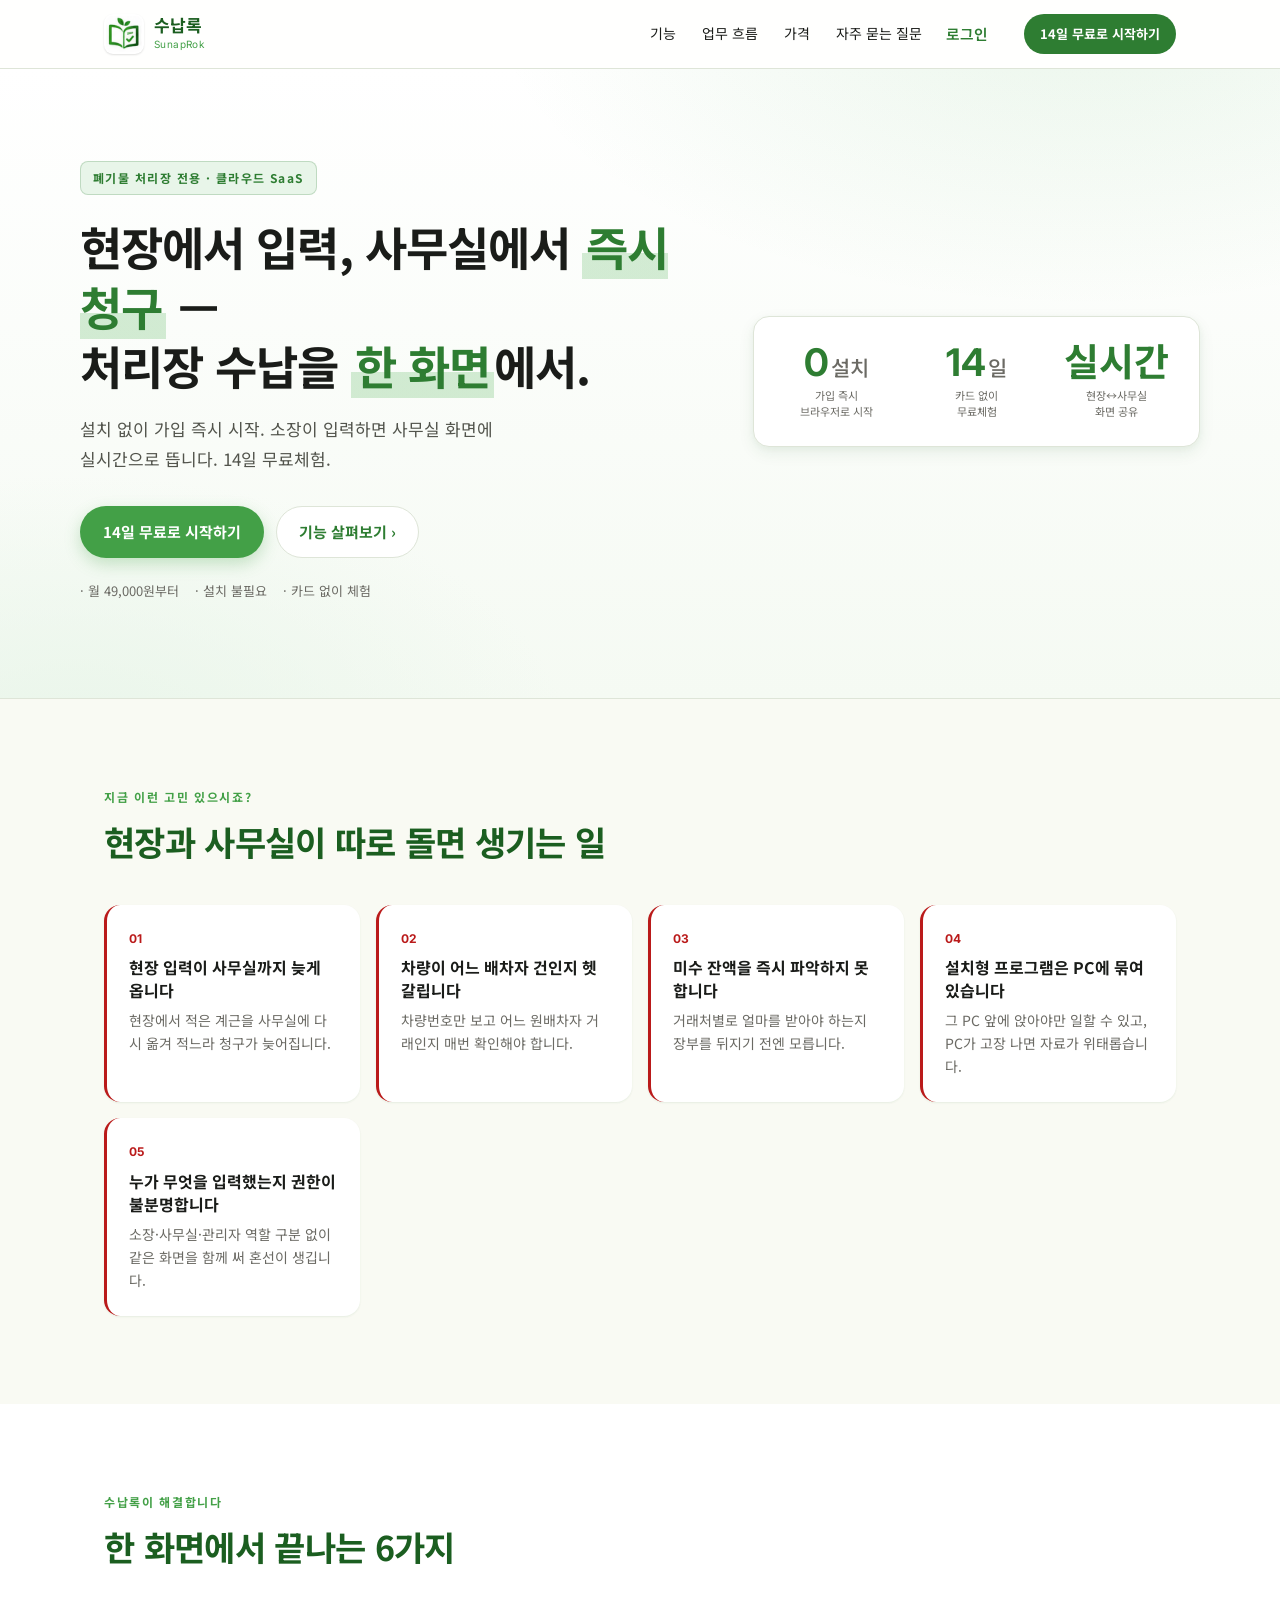
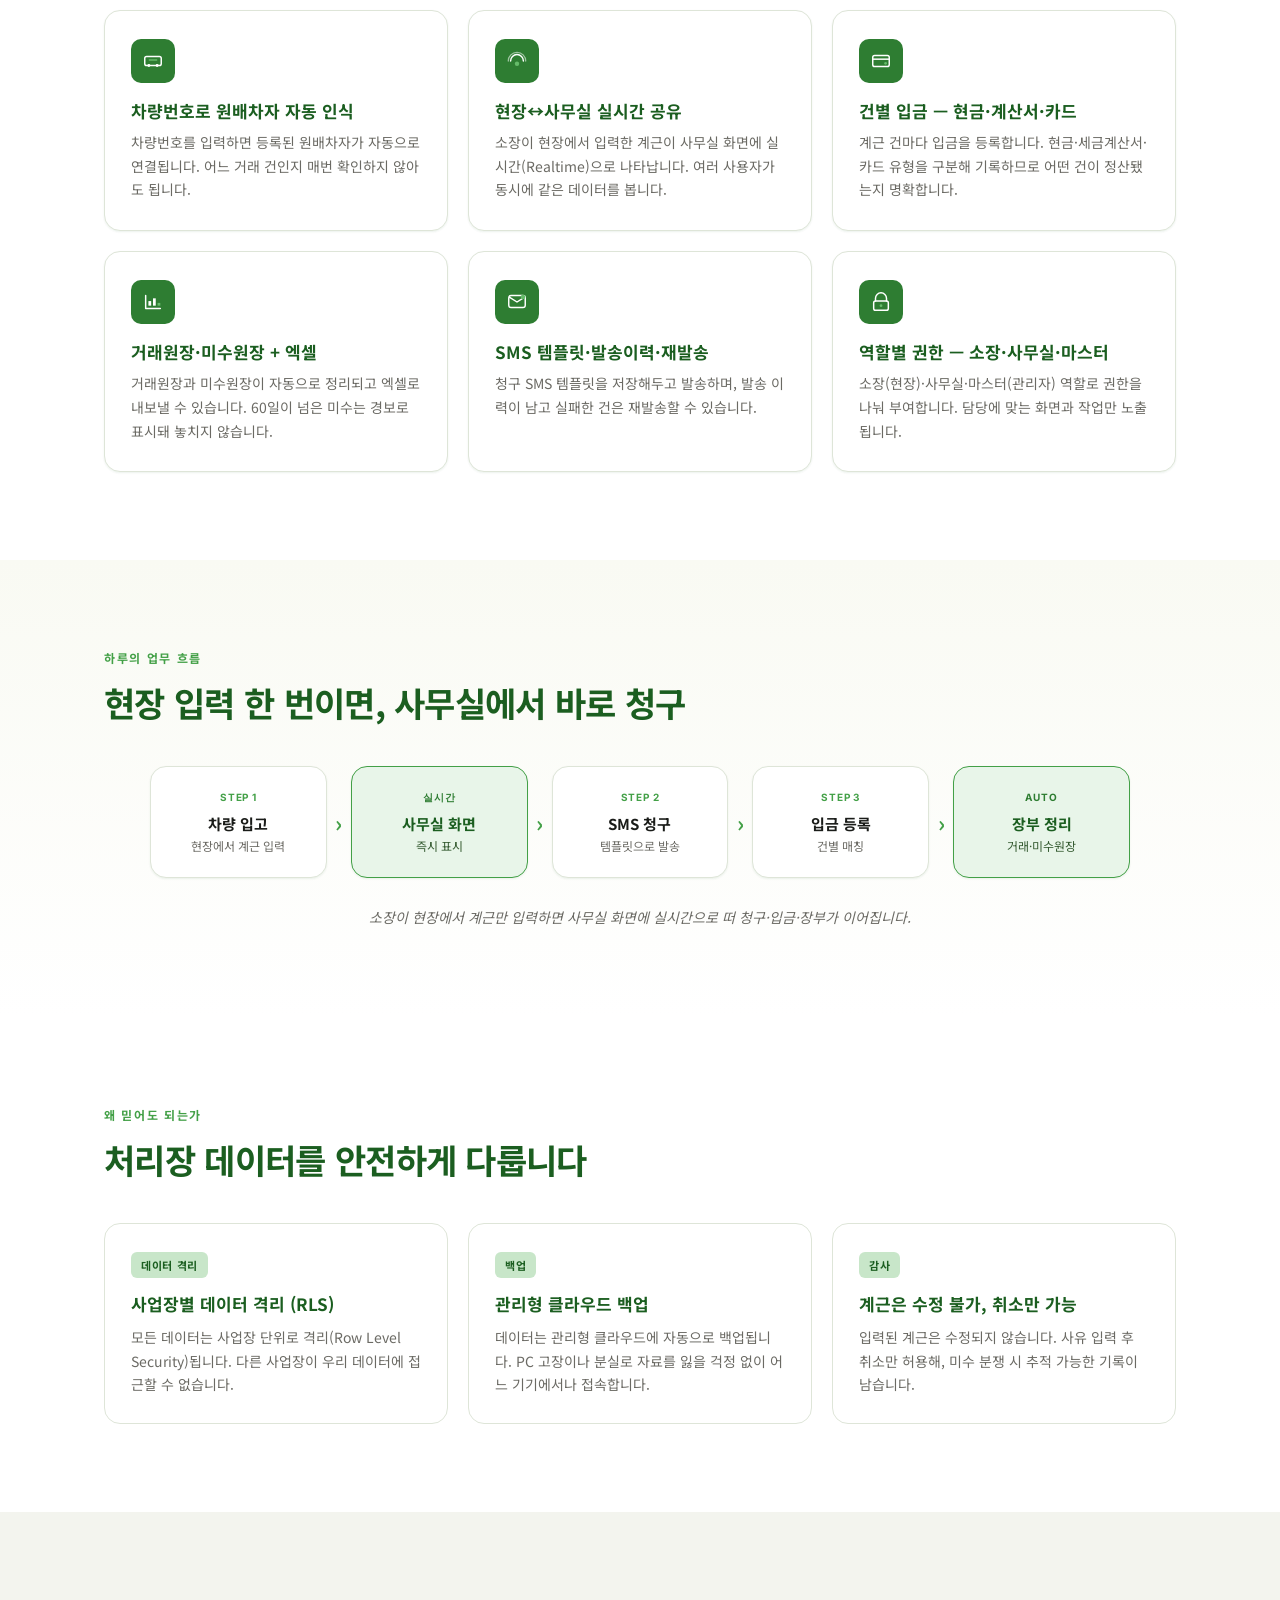
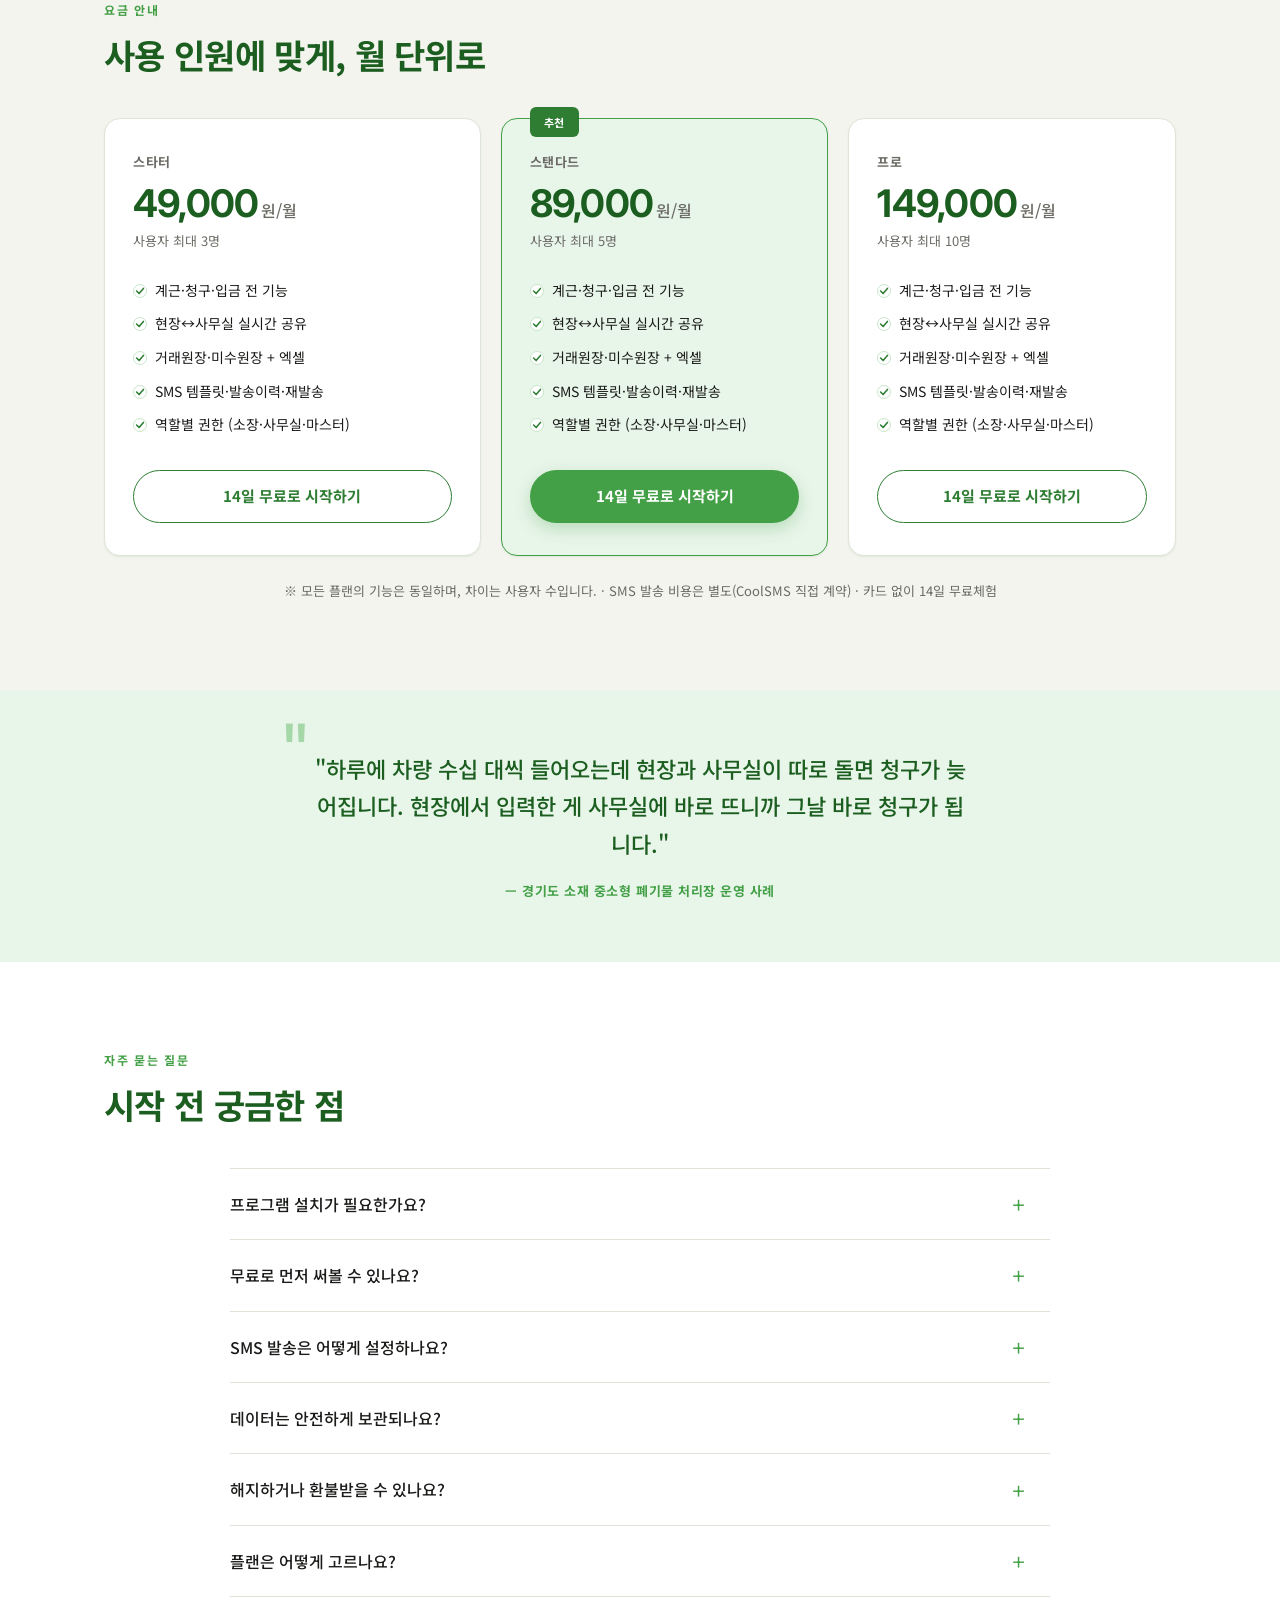
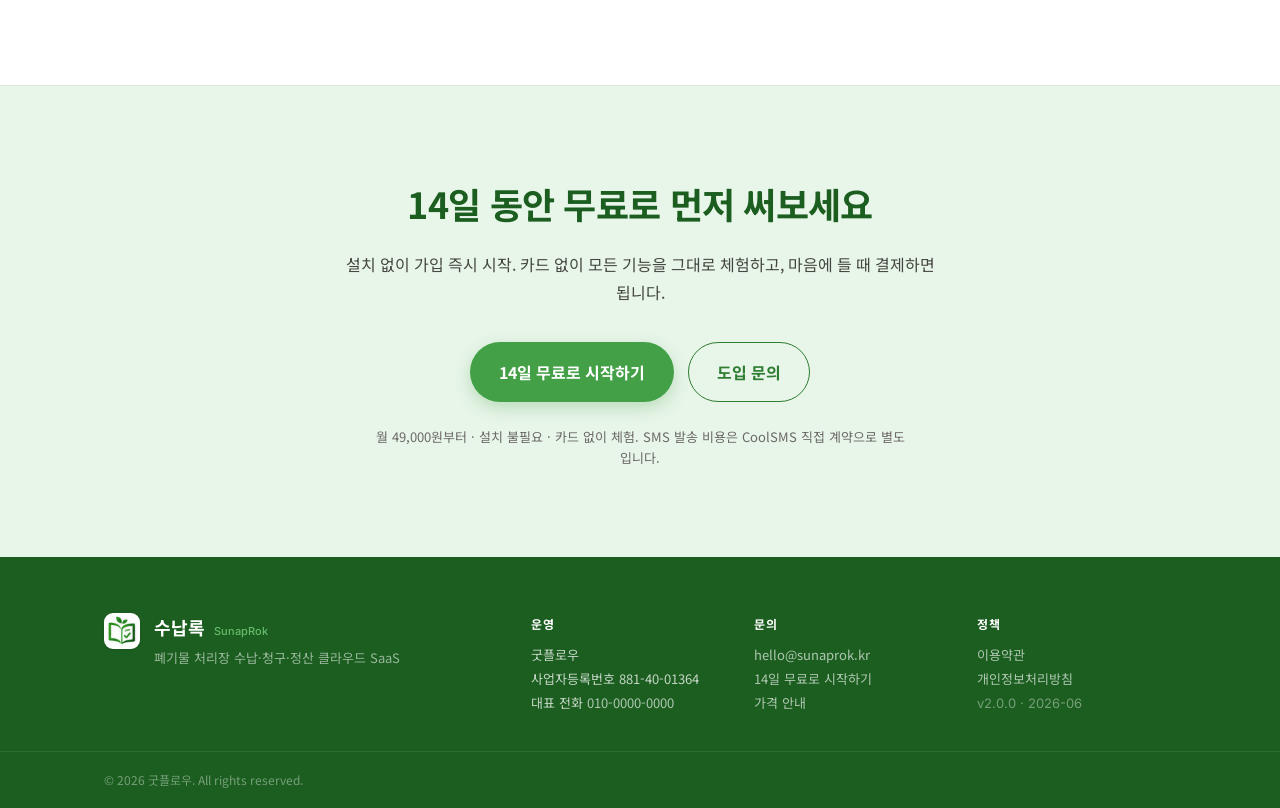
==== commit 13b4498c: "feat: 톤을 앱 hi-fi 시안에 맞춤 + 앱(배포본) 링크 연결 - styles.css: 그린=액센트로 재조정 — 밝은 히어로(다크그린 제거), 흰/뉴트럴 섹션,   아웃라인" ====
--- a/index.html
+++ b/index.html
@@ -161,8 +161,9 @@
       <a href="#pricing">가격</a>
       <a href="#faq">자주 묻는 질문</a>
     </nav>
-    <!-- TODO: 가입 도메인 확정 시 placeholder(https://sunaprok.kr/signup) 교체 -->
-    <a href="https://sunaprok.kr/signup" class="nav-cta">14일 무료로 시작하기</a>
+    <a href="https://sunaprok.vercel.app/login" class="nav-login" style="align-self:center;margin-right:.75rem;color:var(--g800);font-weight:600;font-size:.92rem;text-decoration:none">로그인</a>
+    <!-- 앱 가입 페이지(배포본). 커스텀 도메인 확정 시 sunaprok.vercel.app → 정식 도메인 교체 -->
+    <a href="https://sunaprok.vercel.app/signup" class="nav-cta">14일 무료로 시작하기</a>
   </div>
 </header>
 
@@ -181,8 +182,8 @@
         실시간으로 뜹니다. 14일 무료체험.
       </p>
       <div class="hero-cta">
-        <!-- TODO: 가입 도메인 확정 시 placeholder(https://sunaprok.kr/signup) 교체 -->
-        <a href="https://sunaprok.kr/signup" class="btn btn-primary">14일 무료로 시작하기</a>
+        <!-- 앱 가입 페이지(배포본). 커스텀 도메인 확정 시 sunaprok.vercel.app → 정식 도메인 교체 -->
+        <a href="https://sunaprok.vercel.app/signup" class="btn btn-primary">14일 무료로 시작하기</a>
         <a href="#features" class="btn btn-secondary">기능 살펴보기 ›</a>
       </div>
       <div class="hero-meta">
@@ -377,8 +378,8 @@
           <li>SMS 템플릿·발송이력·재발송</li>
           <li>역할별 권한 (소장·사무실·마스터)</li>
         </ul>
-        <!-- TODO: 가입 도메인 확정 시 placeholder(https://sunaprok.kr/signup) 교체 -->
-        <a href="https://sunaprok.kr/signup" class="btn btn-outline btn-full">14일 무료로 시작하기</a>
+        <!-- 앱 가입 페이지(배포본). 커스텀 도메인 확정 시 sunaprok.vercel.app → 정식 도메인 교체 -->
+        <a href="https://sunaprok.vercel.app/signup" class="btn btn-outline btn-full">14일 무료로 시작하기</a>
       </article>
 
       <article class="price-card is-main">
@@ -393,8 +394,8 @@
           <li>SMS 템플릿·발송이력·재발송</li>
           <li>역할별 권한 (소장·사무실·마스터)</li>
         </ul>
-        <!-- TODO: 가입 도메인 확정 시 placeholder(https://sunaprok.kr/signup) 교체 -->
-        <a href="https://sunaprok.kr/signup" class="btn btn-primary btn-full">14일 무료로 시작하기</a>
+        <!-- 앱 가입 페이지(배포본). 커스텀 도메인 확정 시 sunaprok.vercel.app → 정식 도메인 교체 -->
+        <a href="https://sunaprok.vercel.app/signup" class="btn btn-primary btn-full">14일 무료로 시작하기</a>
       </article>
 
       <article class="price-card">
@@ -408,8 +409,8 @@
           <li>SMS 템플릿·발송이력·재발송</li>
           <li>역할별 권한 (소장·사무실·마스터)</li>
         </ul>
-        <!-- TODO: 가입 도메인 확정 시 placeholder(https://sunaprok.kr/signup) 교체 -->
-        <a href="https://sunaprok.kr/signup" class="btn btn-outline btn-full">14일 무료로 시작하기</a>
+        <!-- 앱 가입 페이지(배포본). 커스텀 도메인 확정 시 sunaprok.vercel.app → 정식 도메인 교체 -->
+        <a href="https://sunaprok.vercel.app/signup" class="btn btn-outline btn-full">14일 무료로 시작하기</a>
       </article>
 
     </div>
@@ -464,8 +465,8 @@
     <h2 class="cta-h">14일 동안 무료로 먼저 써보세요</h2>
     <p class="cta-sub">설치 없이 가입 즉시 시작. 카드 없이 모든 기능을 그대로 체험하고, 마음에 들 때 결제하면 됩니다.</p>
     <div class="cta-actions">
-      <!-- TODO: 가입 도메인 확정 시 placeholder(https://sunaprok.kr/signup) 교체 -->
-      <a href="https://sunaprok.kr/signup" class="btn btn-primary btn-lg">14일 무료로 시작하기</a>
+      <!-- 앱 가입 페이지(배포본). 커스텀 도메인 확정 시 sunaprok.vercel.app → 정식 도메인 교체 -->
+      <a href="https://sunaprok.vercel.app/signup" class="btn btn-primary btn-lg">14일 무료로 시작하기</a>
       <!-- TODO: 실제 문의 이메일로 교체 -->
       <a href="mailto:hello@sunaprok.kr" class="btn btn-outline-inverse btn-lg">도입 문의</a>
     </div>
@@ -499,8 +500,8 @@
         <div class="ft-col-h">문의</div>
         <!-- TODO: 실제 문의 이메일로 교체 -->
         <div><a href="mailto:hello@sunaprok.kr">hello@sunaprok.kr</a></div>
-        <!-- TODO: 가입 도메인 확정 시 placeholder(https://sunaprok.kr/signup) 교체 -->
-        <div><a href="https://sunaprok.kr/signup">14일 무료로 시작하기</a></div>
+        <!-- 앱 가입 페이지(배포본). 커스텀 도메인 확정 시 sunaprok.vercel.app → 정식 도메인 교체 -->
+        <div><a href="https://sunaprok.vercel.app/signup">14일 무료로 시작하기</a></div>
         <div><a href="#pricing">가격 안내</a></div>
       </div>
       <div class="ft-col">
--- a/styles.css
+++ b/styles.css
@@ -1,23 +1,44 @@
 :root {
+  /* Material Green ramp — 액센트 전용(chrome 아님) */
   --g900: #1B5E20;
   --g800: #2E7D32;
   --g600: #43A047;
   --g400: #66BB6A;
   --g50:  #E8F5E9;
-  --coal: #2C2C2A;
-  --ink:  #1f1f1d;
-  --gray: #6b6a64;
-  --line: #e6e4dc;
-  --lt:   #F4F3F0;
-  --bg:   #fafaf7;
-  --red:  #E24B4A;
-  --amber:#EF9F27;
-  --white:#FFFFFF;
-
-  --radius: 12px;
-  --radius-sm: 8px;
-  --shadow-sm: 0 1px 2px rgba(27,94,32,.06), 0 1px 3px rgba(27,94,32,.04);
-  --shadow-md: 0 4px 12px rgba(27,94,32,.08), 0 2px 4px rgba(27,94,32,.04);
+  --tint: #E8F5E9;              /* 옅은 그린 틴트 — 강조 서피스 */
+  --tint-strong: #C8E6C9;       /* 배지/상태 컨테이너(그린) */
+  --secondary-container: #D6E8CE;
+
+  /* 뉴트럴 서피스 (M3 정렬) */
+  --charcoal: #1A1C19;
+  --coal:  #1A1C19;             /* alias: 다크 텍스트/레거시 참조 */
+  --ink:   #1A1C19;             /* alias: 본문 텍스트 */
+  --gray:  #6b6a64;             /* 보조 텍스트 */
+  --outline: #DEE5D8;
+  --line:  #DEE5D8;             /* alias: 헤어라인 보더 */
+  --surface: #F9FAF3;
+  --surface-container: #F3F4EE;
+  --bg:    #F9FAF3;             /* alias: 섹션 서피스 */
+  --lt:    #F3F4EE;             /* alias: surface-container */
+  --white: #FFFFFF;
+
+  /* 상태 컬러 */
+  --danger: #BA1A1A;
+  --danger-container: #FFDAD6;
+  --on-danger-container: #93000A;
+  --red:   #BA1A1A;             /* alias */
+  --warning: #EF9F27;
+  --warning-container: #FDF1DC;
+  --on-warning-container: #8A5A00;
+  --amber: #EF9F27;             /* alias */
+
+  --radius: 16px;      /* 카드 */
+  --radius-sm: 8px;    /* 칩 / 필드 */
+  --radius-xs: 6px;    /* 배지 */
+  --radius-pill: 999px;/* 버튼 / 검색 */
+
+  --shadow-sm: 0 1px 2px rgba(27,94,32,.05), 0 1px 3px rgba(27,94,32,.03);
+  --shadow-md: 0 6px 16px rgba(27,94,32,.08), 0 2px 6px rgba(27,94,32,.04);
 
   --container: 1120px;
 }
@@ -83,12 +104,13 @@
 /* ============ HERO ============ */
 .hero {
   background:
-    radial-gradient(1200px 600px at 80% -10%, rgba(102,187,106,.18), transparent 60%),
-    radial-gradient(800px 400px at 10% 110%, rgba(67,160,71,.12), transparent 60%),
-    linear-gradient(180deg, #003909 0%, #003909 60%, #1B5E20 100%);
-  color: var(--white);
+    radial-gradient(1000px 520px at 85% -12%, rgba(102,187,106,.14), transparent 60%),
+    radial-gradient(760px 420px at 6% 108%, rgba(232,245,233,.9), transparent 65%),
+    linear-gradient(180deg, #FFFFFF 0%, #F5FAF3 100%);
+  color: var(--charcoal);
   padding: 92px 24px 96px;
   overflow: hidden;
+  border-bottom: 1px solid var(--outline);
 }
 .hero-inner {
   max-width: var(--container);
@@ -103,11 +125,11 @@
   font-size: 12px;
   font-weight: 700;
   letter-spacing: .12em;
-  color: var(--g400);
-  background: rgba(102,187,106,.12);
-  border: 1px solid rgba(102,187,106,.28);
+  color: var(--g800);
+  background: var(--tint);
+  border: 1px solid rgba(46,125,50,.22);
   padding: 6px 12px;
-  border-radius: 999px;
+  border-radius: var(--radius-sm);
   margin-bottom: 22px;
 }
 .hero-h {
@@ -115,50 +137,51 @@
   font-weight: 700;
   line-height: 1.3;
   letter-spacing: -.02em;
+  color: var(--charcoal);
   margin-bottom: 18px;
 }
 .hero-h em {
-  color: var(--g400);
+  color: var(--g800);
   font-style: normal;
-  background: linear-gradient(180deg, transparent 60%, rgba(102,187,106,.22) 60%);
+  background: linear-gradient(180deg, transparent 60%, rgba(102,187,106,.28) 60%);
   padding: 0 4px;
 }
 .hero-sub {
   font-size: clamp(15px, 1.4vw, 17px);
-  color: rgba(255,255,255,.78);
+  color: #52544c;
   line-height: 1.75;
   margin-bottom: 32px;
 }
 .hero-cta { display: flex; flex-wrap: wrap; gap: 12px; margin-bottom: 22px; }
 .hero-meta {
   display: flex; flex-wrap: wrap; gap: 16px;
-  font-size: 13px; color: rgba(255,255,255,.55);
+  font-size: 13px; color: var(--gray);
 }
 .hero-kpis {
   display: grid;
   grid-template-columns: repeat(3, 1fr);
   gap: 12px;
-  background: rgba(255,255,255,.05);
-  border: 1px solid rgba(255,255,255,.10);
+  background: var(--white);
+  border: 1px solid var(--outline);
   border-radius: var(--radius);
   padding: 18px;
-  backdrop-filter: blur(4px);
+  box-shadow: var(--shadow-md);
 }
 .kpi { text-align: center; padding: 8px 6px; }
 .kpi-n {
   font-family: 'Inter', 'Noto Sans KR', sans-serif;
   font-size: clamp(28px, 3.6vw, 38px);
   font-weight: 700;
-  color: var(--g400);
+  color: var(--g800);
   line-height: 1.05;
 }
 .kpi-n span {
   font-size: .55em; font-weight: 500;
-  color: rgba(255,255,255,.65); margin-left: 2px;
+  color: var(--gray); margin-left: 2px;
 }
 .kpi-l {
   font-size: 11px;
-  color: rgba(255,255,255,.65);
+  color: var(--gray);
   margin-top: 6px;
   line-height: 1.45;
 }
@@ -169,7 +192,7 @@
   padding: 13px 22px;
   font-size: 15px;
   font-weight: 700;
-  border-radius: 10px;
+  border-radius: var(--radius-pill);
   border: 1.5px solid transparent;
   transition: background .15s, color .15s, transform .15s, border-color .15s, box-shadow .15s;
   white-space: nowrap;
@@ -177,28 +200,28 @@
 .btn-primary {
   background: var(--g600);
   color: var(--white);
-  box-shadow: 0 6px 16px rgba(67,160,71,.32);
+  box-shadow: 0 6px 16px rgba(67,160,71,.28);
 }
 .btn-primary:hover {
-  background: var(--g400);
-  color: var(--g900);
+  background: var(--g800);
+  color: var(--white);
   transform: translateY(-2px);
-  box-shadow: 0 10px 22px rgba(67,160,71,.36);
+  box-shadow: 0 10px 22px rgba(67,160,71,.32);
 }
 .btn-secondary {
-  background: rgba(255,255,255,.10);
-  color: var(--white);
-  border-color: rgba(255,255,255,.22);
-}
-.btn-secondary:hover { background: rgba(255,255,255,.18); transform: translateY(-2px); }
+  background: var(--white);
+  color: var(--g800);
+  border-color: var(--outline);
+}
+.btn-secondary:hover { background: var(--tint); border-color: var(--g600); transform: translateY(-2px); }
 .btn-outline {
   background: var(--white); color: var(--g800); border-color: var(--g800);
 }
-.btn-outline:hover { background: var(--g50); }
+.btn-outline:hover { background: var(--tint); }
 .btn-outline-inverse {
-  background: transparent; color: var(--white); border-color: rgba(255,255,255,.4);
-}
-.btn-outline-inverse:hover { background: rgba(255,255,255,.10); }
+  background: transparent; color: var(--g800); border-color: var(--g800);
+}
+.btn-outline-inverse:hover { background: var(--tint); }
 .btn-lg { padding: 16px 28px; font-size: 16px; }
 .btn-full { width: 100%; }
 
@@ -259,16 +282,17 @@
   gap: 20px;
 }
 .feat-card {
-  background: var(--g50);
+  background: var(--white);
   border-radius: var(--radius);
   padding: 28px 26px;
-  border: 1px solid rgba(67,160,71,.12);
+  border: 1px solid var(--outline);
+  box-shadow: var(--shadow-sm);
   transition: transform .2s, box-shadow .2s, border-color .2s;
 }
 .feat-card:hover {
   transform: translateY(-3px);
-  box-shadow: 0 8px 20px rgba(46,125,50,.10);
-  border-color: rgba(67,160,71,.30);
+  box-shadow: var(--shadow-md);
+  border-color: var(--g600);
 }
 .feat-icon {
   width: 44px; height: 44px;
@@ -281,7 +305,7 @@
   font-size: 17px; font-weight: 700; color: var(--g900);
   margin-bottom: 8px; line-height: 1.4;
 }
-.feat-card p { font-size: 14px; color: #345a4d; line-height: 1.7; }
+.feat-card p { font-size: 14px; color: var(--gray); line-height: 1.7; }
 
 /* ============ WORKFLOW ============ */
 .workflow {
@@ -298,17 +322,17 @@
 }
 .flow-step {
   background: var(--white);
-  border: 1px solid var(--line);
+  border: 1px solid var(--outline);
   border-radius: var(--radius);
   padding: 22px 14px;
   text-align: center;
   box-shadow: var(--shadow-sm);
 }
 .flow-step.is-auto {
-  background: var(--g800);
-  border-color: var(--g800);
-  color: var(--white);
-  box-shadow: 0 6px 16px rgba(46,125,50,.22);
+  background: var(--tint);
+  border-color: var(--g600);
+  color: var(--g900);
+  box-shadow: var(--shadow-sm);
 }
 .flow-tag {
   font-family: 'Inter', sans-serif;
@@ -317,13 +341,15 @@
   color: var(--g600);
   margin-bottom: 8px;
 }
-.flow-step.is-auto .flow-tag { color: var(--g400); }
+.flow-step.is-auto .flow-tag { color: var(--g800); }
 .flow-label {
   font-size: 15px; font-weight: 700;
   line-height: 1.3; margin-bottom: 4px;
-}
+  color: var(--charcoal);
+}
+.flow-step.is-auto .flow-label { color: var(--g900); }
 .flow-sub { font-size: 12px; color: var(--gray); line-height: 1.5; }
-.flow-step.is-auto .flow-sub { color: rgba(255,255,255,.72); }
+.flow-step.is-auto .flow-sub { color: #345a30; }
 .flow-arrow {
   align-self: center;
   text-align: center;
@@ -348,7 +374,7 @@
 }
 .trust-card {
   background: var(--white);
-  border: 1px solid var(--line);
+  border: 1px solid var(--outline);
   border-radius: var(--radius);
   padding: 26px;
   position: relative;
@@ -356,8 +382,8 @@
 .trust-badge {
   display: inline-block;
   font-size: 11px; font-weight: 700; letter-spacing: .06em;
-  background: var(--g50); color: var(--g800);
-  padding: 4px 10px; border-radius: 99px;
+  background: var(--tint-strong); color: var(--g900);
+  padding: 4px 10px; border-radius: var(--radius-xs);
   margin-bottom: 14px;
 }
 .trust-card h3 {
@@ -375,7 +401,7 @@
 }
 
 /* ============ PRICING ============ */
-.pricing { background: var(--bg); }
+.pricing { background: var(--surface-container); }
 .price-grid {
   display: grid;
   grid-template-columns: 1.15fr 1fr 1fr;
@@ -384,7 +410,7 @@
 }
 .price-card {
   background: var(--white);
-  border: 1px solid var(--line);
+  border: 1px solid var(--outline);
   border-radius: var(--radius);
   padding: 32px 28px;
   display: flex;
@@ -393,9 +419,9 @@
   box-shadow: var(--shadow-sm);
 }
 .price-card.is-main {
-  border: 2px solid var(--g600);
-  box-shadow: 0 12px 32px rgba(46,125,50,.14);
-  transform: scale(1.02);
+  background: var(--tint);
+  border: 1.5px solid var(--g600);
+  box-shadow: var(--shadow-sm);
 }
 .price-badge {
   position: absolute;
@@ -404,7 +430,7 @@
   color: var(--white);
   font-size: 11px; font-weight: 700;
   padding: 6px 14px;
-  border-radius: 99px;
+  border-radius: var(--radius-xs);
   letter-spacing: .04em;
 }
 .price-name {
@@ -453,9 +479,10 @@
   position: absolute;
   left: 0; top: 10px;
   width: 14px; height: 14px;
-  background: var(--g50);
+  background: var(--white);
+  border: 1px solid var(--tint-strong);
   border-radius: 50%;
-  background-image: url("data:image/svg+xml;utf8,<svg xmlns='http://www.w3.org/2000/svg' viewBox='0 0 14 14'><path d='M3 7l3 3 5-6' stroke='%231D9E75' stroke-width='1.8' stroke-linecap='round' stroke-linejoin='round' fill='none'/></svg>");
+  background-image: url("data:image/svg+xml;utf8,<svg xmlns='http://www.w3.org/2000/svg' viewBox='0 0 14 14'><path d='M3 7l3 3 5-6' stroke='%232E7D32' stroke-width='1.8' stroke-linecap='round' stroke-linejoin='round' fill='none'/></svg>");
   background-position: center;
   background-repeat: no-repeat;
 }
@@ -558,21 +585,21 @@
 
 /* ============ CTA ============ */
 .cta {
-  background:
-    radial-gradient(800px 400px at 80% 30%, rgba(102,187,106,.16), transparent 60%),
-    linear-gradient(180deg, #003909 0%, #1B5E20 100%);
-  color: var(--white);
+  background: var(--tint);
+  color: var(--charcoal);
   text-align: center;
+  border-top: 1px solid var(--outline);
 }
 .cta-h {
   font-size: clamp(24px, 3vw, 36px);
   font-weight: 700;
   letter-spacing: -.02em;
+  color: var(--g900);
   margin-bottom: 16px;
 }
 .cta-sub {
   font-size: 16px;
-  color: rgba(255,255,255,.75);
+  color: #45483f;
   max-width: 600px;
   margin: 0 auto 36px;
   line-height: 1.75;
@@ -583,7 +610,7 @@
 }
 .cta-note {
   font-size: 13px;
-  color: rgba(255,255,255,.55);
+  color: var(--gray);
   margin-top: 18px;
   max-width: 540px;
   margin-inline: auto;
@@ -591,7 +618,7 @@
 
 /* ============ FOOTER ============ */
 .ft {
-  background: var(--coal);
+  background: var(--g900);
   color: rgba(255,255,255,.75);
   padding: 56px 0 0;
 }
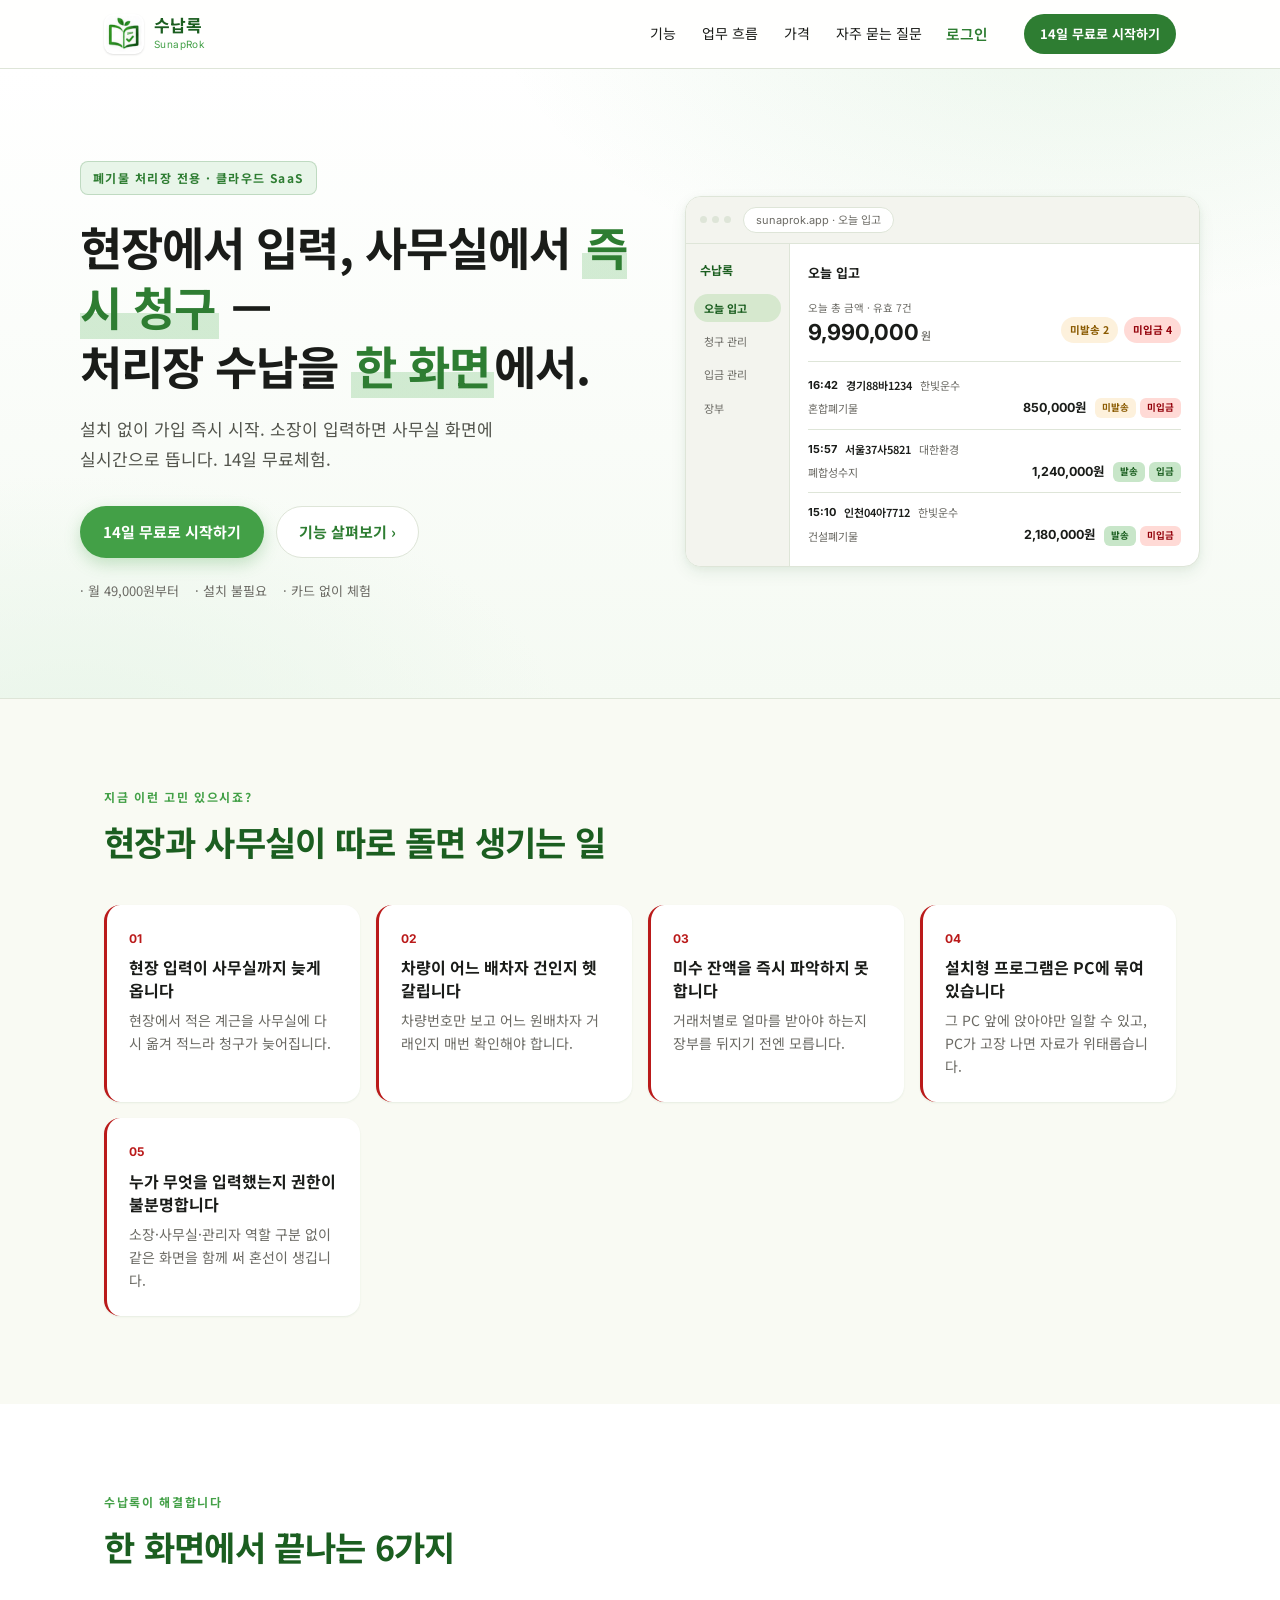
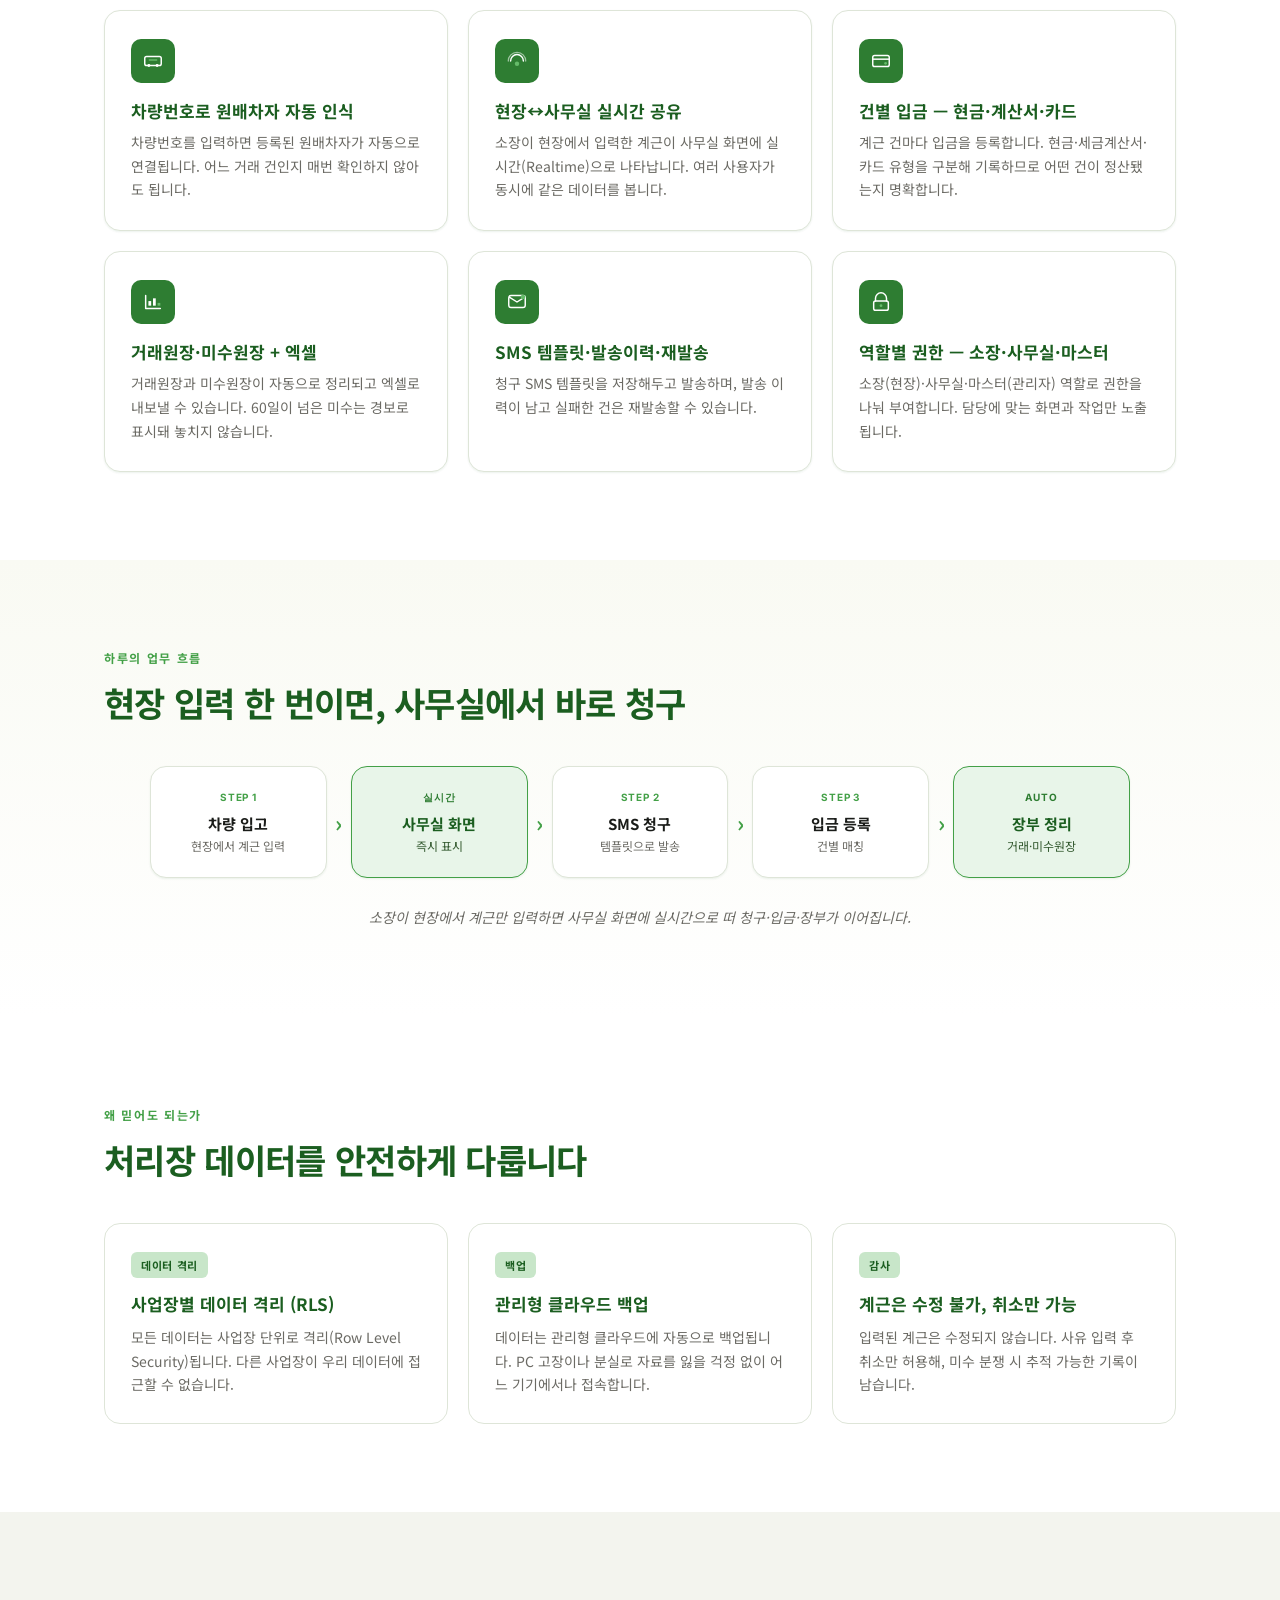
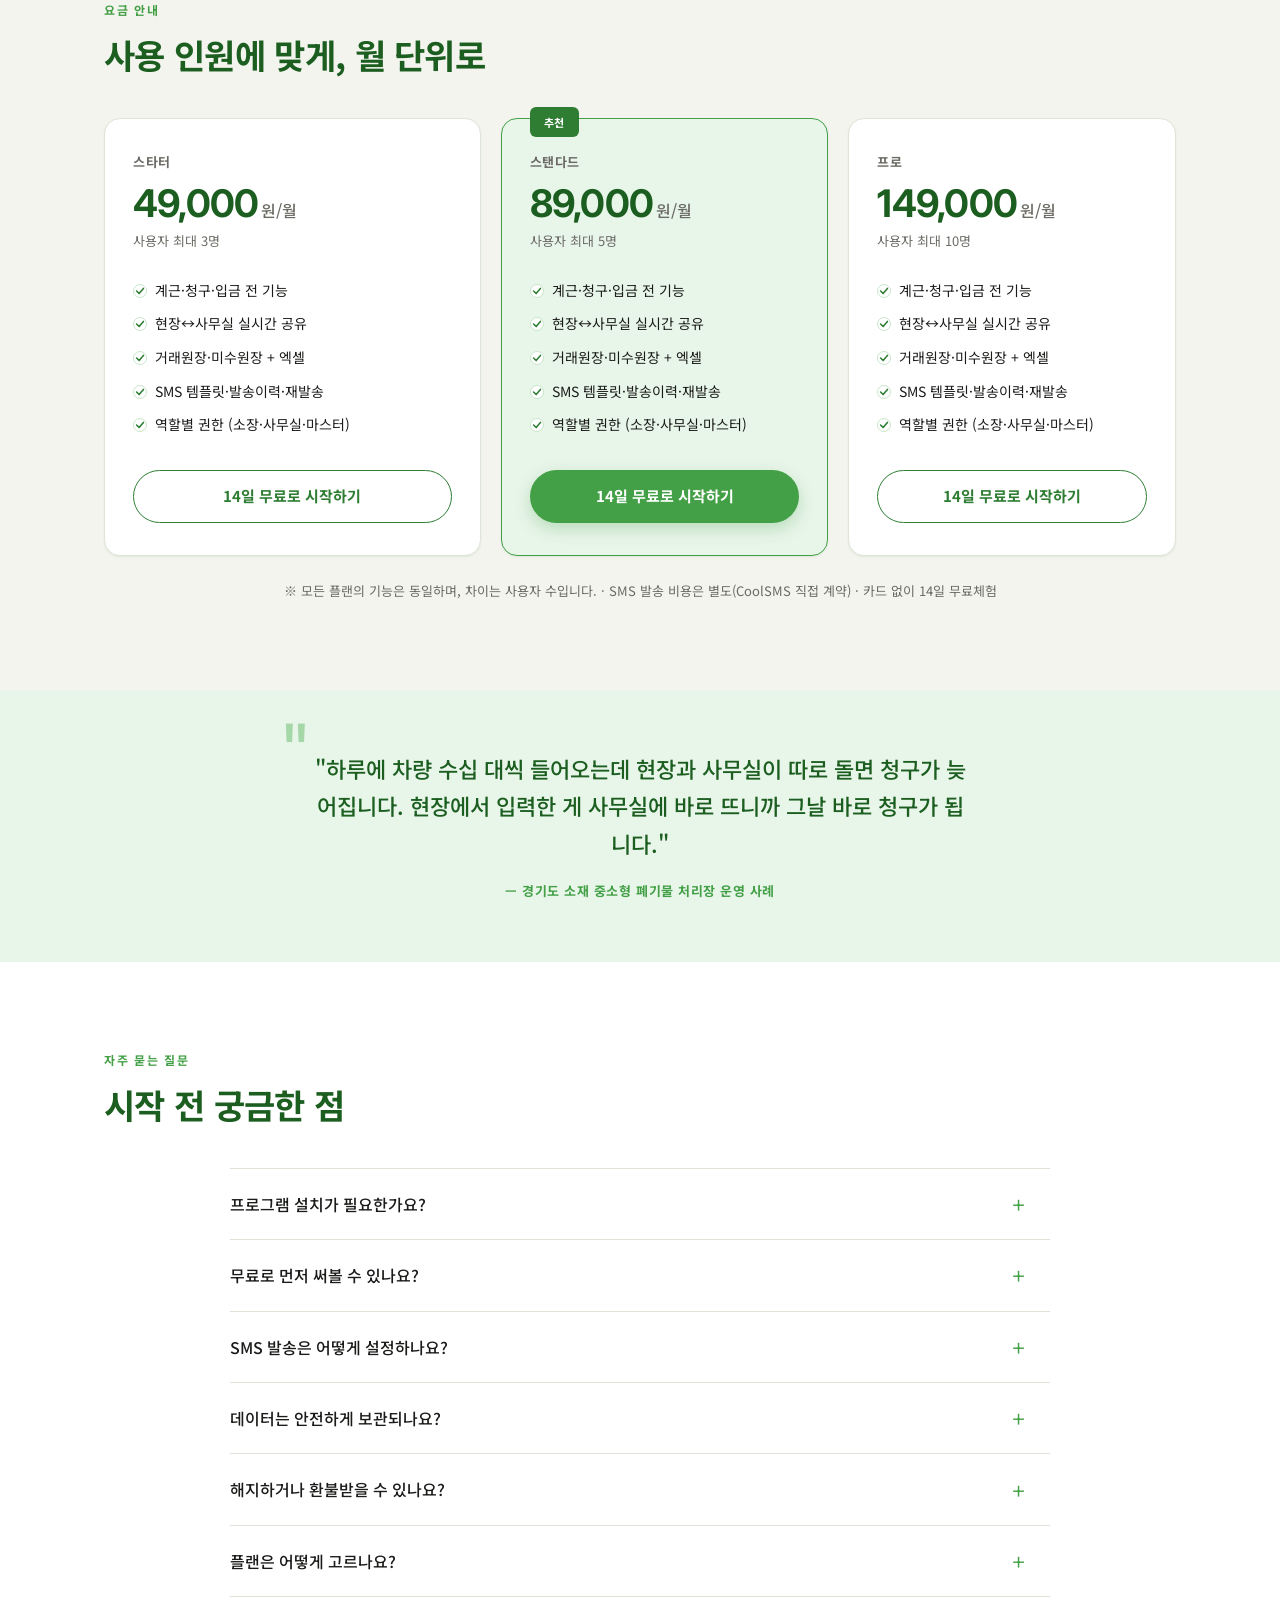
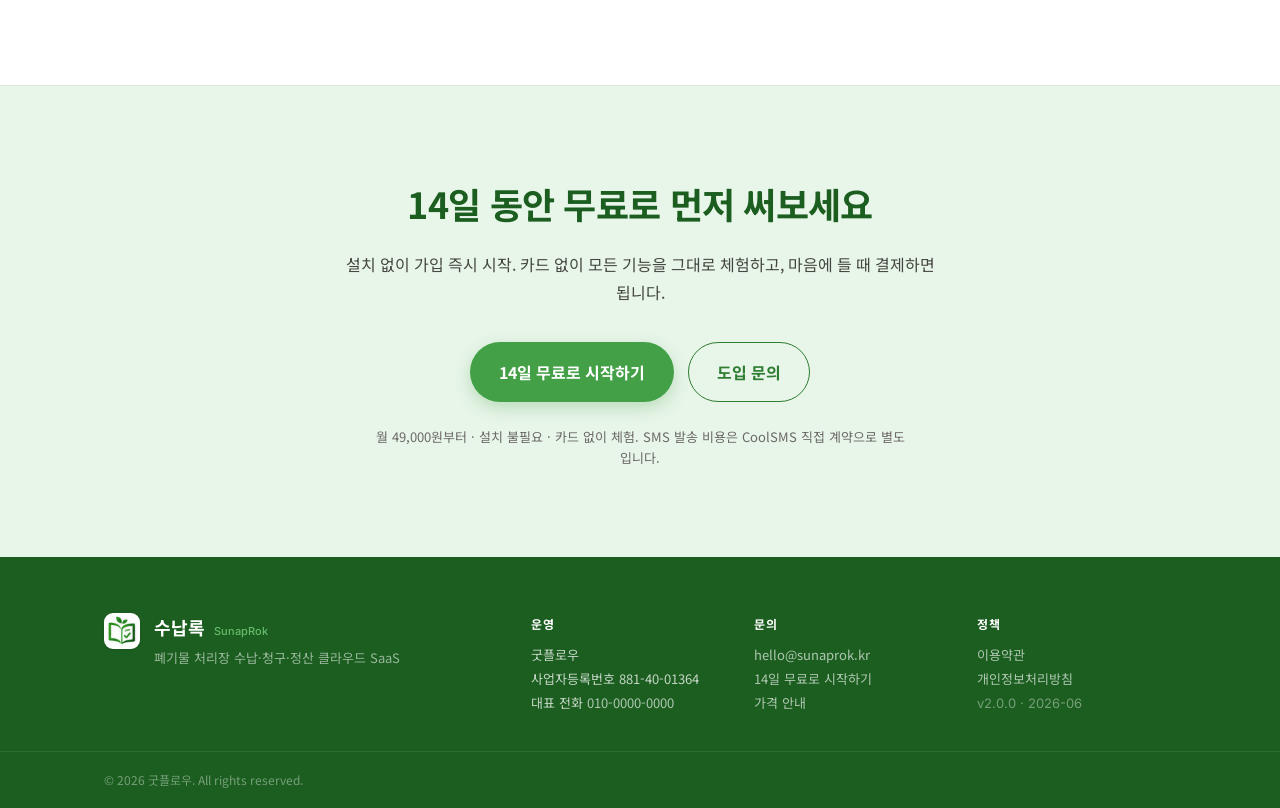
==== commit eb91c198: "feat: 히어로에 앱 프리뷰(오늘 입고 화면) 추가 - 2단 히어로(카피 좌 / 앱 창 목업 우). 라이트 사이드바+활성 그린 알약,   오늘 총액 9,990,000원, 미발송/" ====
--- a/index.html
+++ b/index.html
@@ -192,10 +192,84 @@
         <span>· 카드 없이 체험</span>
       </div>
     </div>
-    <div class="hero-kpis" aria-label="핵심 지표">
-      <div class="kpi"><div class="kpi-n">0<span>설치</span></div><div class="kpi-l">가입 즉시<br>브라우저로 시작</div></div>
-      <div class="kpi"><div class="kpi-n">14<span>일</span></div><div class="kpi-l">카드 없이<br>무료체험</div></div>
-      <div class="kpi"><div class="kpi-n">실시간</div><div class="kpi-l">현장↔사무실<br>화면 공유</div></div>
+    <div class="hero-preview" aria-hidden="true">
+      <div class="app-window">
+        <div class="app-window-bar">
+          <span class="app-window-dots"><span></span><span></span><span></span></span>
+          <span class="app-window-url">sunaprok.app · 오늘 입고</span>
+        </div>
+        <div class="app-body">
+          <div class="app-sidebar">
+            <div class="app-sidebar-brand">수납록</div>
+            <nav class="app-nav">
+              <span class="app-nav-item is-active">오늘 입고</span>
+              <span class="app-nav-item">청구 관리</span>
+              <span class="app-nav-item">입금 관리</span>
+              <span class="app-nav-item">장부</span>
+            </nav>
+          </div>
+          <div class="app-main">
+            <div class="app-main-h">오늘 입고</div>
+            <div class="app-stat-row">
+              <div class="app-stat">
+                <div class="app-stat-label">오늘 총 금액 · 유효 7건</div>
+                <div class="app-stat-num">9,990,000<span>원</span></div>
+              </div>
+              <div class="app-stat-chips">
+                <span class="app-chip is-amber">미발송 2</span>
+                <span class="app-chip is-red">미입금 4</span>
+              </div>
+            </div>
+            <div class="app-table">
+              <div class="app-row">
+                <div class="app-row-top">
+                  <span class="app-time">16:42</span>
+                  <span class="app-car">경기88바1234</span>
+                  <span class="app-dispatcher">한빛운수</span>
+                </div>
+                <div class="app-row-bottom">
+                  <span class="app-waste">혼합폐기물</span>
+                  <span class="app-amount">850,000원</span>
+                  <span class="app-badges">
+                    <span class="app-badge is-amber">미발송</span>
+                    <span class="app-badge is-red">미입금</span>
+                  </span>
+                </div>
+              </div>
+              <div class="app-row">
+                <div class="app-row-top">
+                  <span class="app-time">15:57</span>
+                  <span class="app-car">서울37사5821</span>
+                  <span class="app-dispatcher">대한환경</span>
+                </div>
+                <div class="app-row-bottom">
+                  <span class="app-waste">폐합성수지</span>
+                  <span class="app-amount">1,240,000원</span>
+                  <span class="app-badges">
+                    <span class="app-badge is-green">발송</span>
+                    <span class="app-badge is-green">입금</span>
+                  </span>
+                </div>
+              </div>
+              <div class="app-row">
+                <div class="app-row-top">
+                  <span class="app-time">15:10</span>
+                  <span class="app-car">인천04아7712</span>
+                  <span class="app-dispatcher">한빛운수</span>
+                </div>
+                <div class="app-row-bottom">
+                  <span class="app-waste">건설폐기물</span>
+                  <span class="app-amount">2,180,000원</span>
+                  <span class="app-badges">
+                    <span class="app-badge is-green">발송</span>
+                    <span class="app-badge is-red">미입금</span>
+                  </span>
+                </div>
+              </div>
+            </div>
+          </div>
+        </div>
+      </div>
     </div>
   </div>
 </section>
--- a/styles.css
+++ b/styles.css
@@ -116,7 +116,7 @@
   max-width: var(--container);
   margin-inline: auto;
   display: grid;
-  grid-template-columns: 1.4fr 1fr;
+  grid-template-columns: 52fr 48fr;
   gap: 48px;
   align-items: center;
 }
@@ -157,34 +157,151 @@
   display: flex; flex-wrap: wrap; gap: 16px;
   font-size: 13px; color: var(--gray);
 }
-.hero-kpis {
-  display: grid;
-  grid-template-columns: repeat(3, 1fr);
-  gap: 12px;
+/* ---- Hero app preview ("오늘 입고" mini mockup, decorative) ---- */
+.hero-preview { width: 100%; }
+.app-window {
   background: var(--white);
   border: 1px solid var(--outline);
   border-radius: var(--radius);
-  padding: 18px;
   box-shadow: var(--shadow-md);
-}
-.kpi { text-align: center; padding: 8px 6px; }
-.kpi-n {
+  overflow: hidden;
+}
+.app-window-bar {
+  display: flex;
+  align-items: center;
+  gap: 12px;
+  padding: 10px 14px;
+  background: var(--surface-container);
+  border-bottom: 1px solid var(--outline);
+}
+.app-window-dots { display: flex; gap: 5px; flex-shrink: 0; }
+.app-window-dots span { width: 7px; height: 7px; border-radius: 50%; background: var(--outline); }
+.app-window-url {
   font-family: 'Inter', 'Noto Sans KR', sans-serif;
-  font-size: clamp(28px, 3.6vw, 38px);
-  font-weight: 700;
-  color: var(--g800);
-  line-height: 1.05;
-}
-.kpi-n span {
-  font-size: .55em; font-weight: 500;
-  color: var(--gray); margin-left: 2px;
-}
-.kpi-l {
   font-size: 11px;
   color: var(--gray);
-  margin-top: 6px;
-  line-height: 1.45;
-}
+  background: var(--white);
+  border: 1px solid var(--outline);
+  border-radius: 999px;
+  padding: 3px 12px;
+  max-width: 220px;
+  overflow: hidden;
+  text-overflow: ellipsis;
+  white-space: nowrap;
+}
+.app-body { display: flex; min-width: 0; }
+.app-sidebar {
+  flex: 0 0 104px;
+  background: var(--surface-container);
+  border-right: 1px solid var(--outline);
+  padding: 16px 8px;
+}
+.app-sidebar-brand {
+  font-size: 12px;
+  font-weight: 700;
+  color: var(--g900);
+  padding-left: 6px;
+  margin-bottom: 14px;
+}
+.app-nav { display: flex; flex-direction: column; gap: 5px; }
+.app-nav-item {
+  font-size: 11px;
+  color: var(--gray);
+  padding: 7px 10px;
+  border-radius: 999px;
+  line-height: 1.3;
+}
+.app-nav-item.is-active {
+  background: var(--secondary-container);
+  color: var(--g900);
+  font-weight: 700;
+}
+.app-main { flex: 1 1 auto; min-width: 0; padding: 18px 18px 20px; }
+.app-main-h {
+  font-size: 13px;
+  font-weight: 700;
+  color: var(--charcoal);
+  margin-bottom: 16px;
+}
+.app-stat-row {
+  display: flex;
+  align-items: flex-end;
+  justify-content: space-between;
+  flex-wrap: wrap;
+  gap: 10px;
+  margin-bottom: 18px;
+}
+.app-stat { min-width: 0; }
+.app-stat-label { font-size: 10.5px; color: var(--gray); margin-bottom: 4px; }
+.app-stat-num {
+  font-family: 'Inter', 'Noto Sans KR', sans-serif;
+  font-size: 22px;
+  font-weight: 700;
+  color: var(--charcoal);
+  line-height: 1;
+}
+.app-stat-num span { font-size: .5em; font-weight: 500; color: var(--gray); margin-left: 2px; }
+.app-stat-chips { display: flex; flex-wrap: wrap; gap: 6px; }
+.app-chip {
+  font-size: 10.5px;
+  font-weight: 700;
+  padding: 4px 9px;
+  border-radius: 999px;
+  white-space: nowrap;
+}
+.app-chip.is-amber { background: var(--warning-container); color: var(--on-warning-container); }
+.app-chip.is-red { background: var(--danger-container); color: var(--on-danger-container); }
+.app-table {
+  display: flex;
+  flex-direction: column;
+  gap: 10px;
+  border-top: 1px solid var(--outline);
+  padding-top: 14px;
+}
+.app-row {
+  display: flex;
+  flex-direction: column;
+  gap: 4px;
+  padding-bottom: 10px;
+  border-bottom: 1px solid var(--outline);
+}
+.app-row:last-child { border-bottom: none; padding-bottom: 0; }
+.app-row-top {
+  display: flex;
+  align-items: center;
+  flex-wrap: wrap;
+  gap: 8px;
+  font-size: 11px;
+  color: var(--gray);
+}
+.app-time { font-family: 'Inter', sans-serif; font-weight: 700; color: var(--charcoal); }
+.app-car { font-weight: 600; color: var(--charcoal); }
+.app-row-bottom {
+  display: flex;
+  align-items: center;
+  flex-wrap: wrap;
+  gap: 8px;
+}
+.app-waste { font-size: 11px; color: var(--gray); }
+.app-amount {
+  font-family: 'Inter', 'Noto Sans KR', sans-serif;
+  font-size: 12.5px;
+  font-weight: 700;
+  color: var(--charcoal);
+  margin-left: auto;
+  white-space: nowrap;
+}
+.app-badges { display: flex; gap: 4px; }
+.app-badge {
+  font-size: 9.5px;
+  font-weight: 700;
+  padding: 2px 7px;
+  border-radius: var(--radius-xs);
+  white-space: nowrap;
+}
+.app-badge.is-green { background: var(--tint-strong); color: var(--g900); }
+.app-badge.is-amber { background: var(--warning-container); color: var(--on-warning-container); }
+.app-badge.is-red { background: var(--danger-container); color: var(--on-danger-container); }
 
 /* ============ BUTTONS ============ */
 .btn {
@@ -789,6 +906,7 @@
     grid-template-columns: 1fr;
     gap: 32px;
   }
+  .hero-preview { max-width: 480px; margin-inline: auto; }
   .nav-links { display: none; }
 
   .price-grid { grid-template-columns: 1fr; }
@@ -813,7 +931,11 @@
 @media (max-width: 480px) {
   .hero-cta { flex-direction: column; align-items: stretch; }
   .hero-cta .btn { width: 100%; }
-  .hero-kpis { grid-template-columns: repeat(3, 1fr); padding: 14px; }
-  .kpi-n { font-size: 26px; }
+  .app-window-url { display: none; }
+  .app-sidebar { flex-basis: 84px; padding: 14px 6px; }
+  .app-sidebar-brand { font-size: 11px; }
+  .app-nav-item { font-size: 10px; padding: 6px 8px; }
+  .app-main { padding: 14px 14px 16px; }
+  .app-stat-num { font-size: 19px; }
   .ft-info { grid-template-columns: 1fr; }
 }
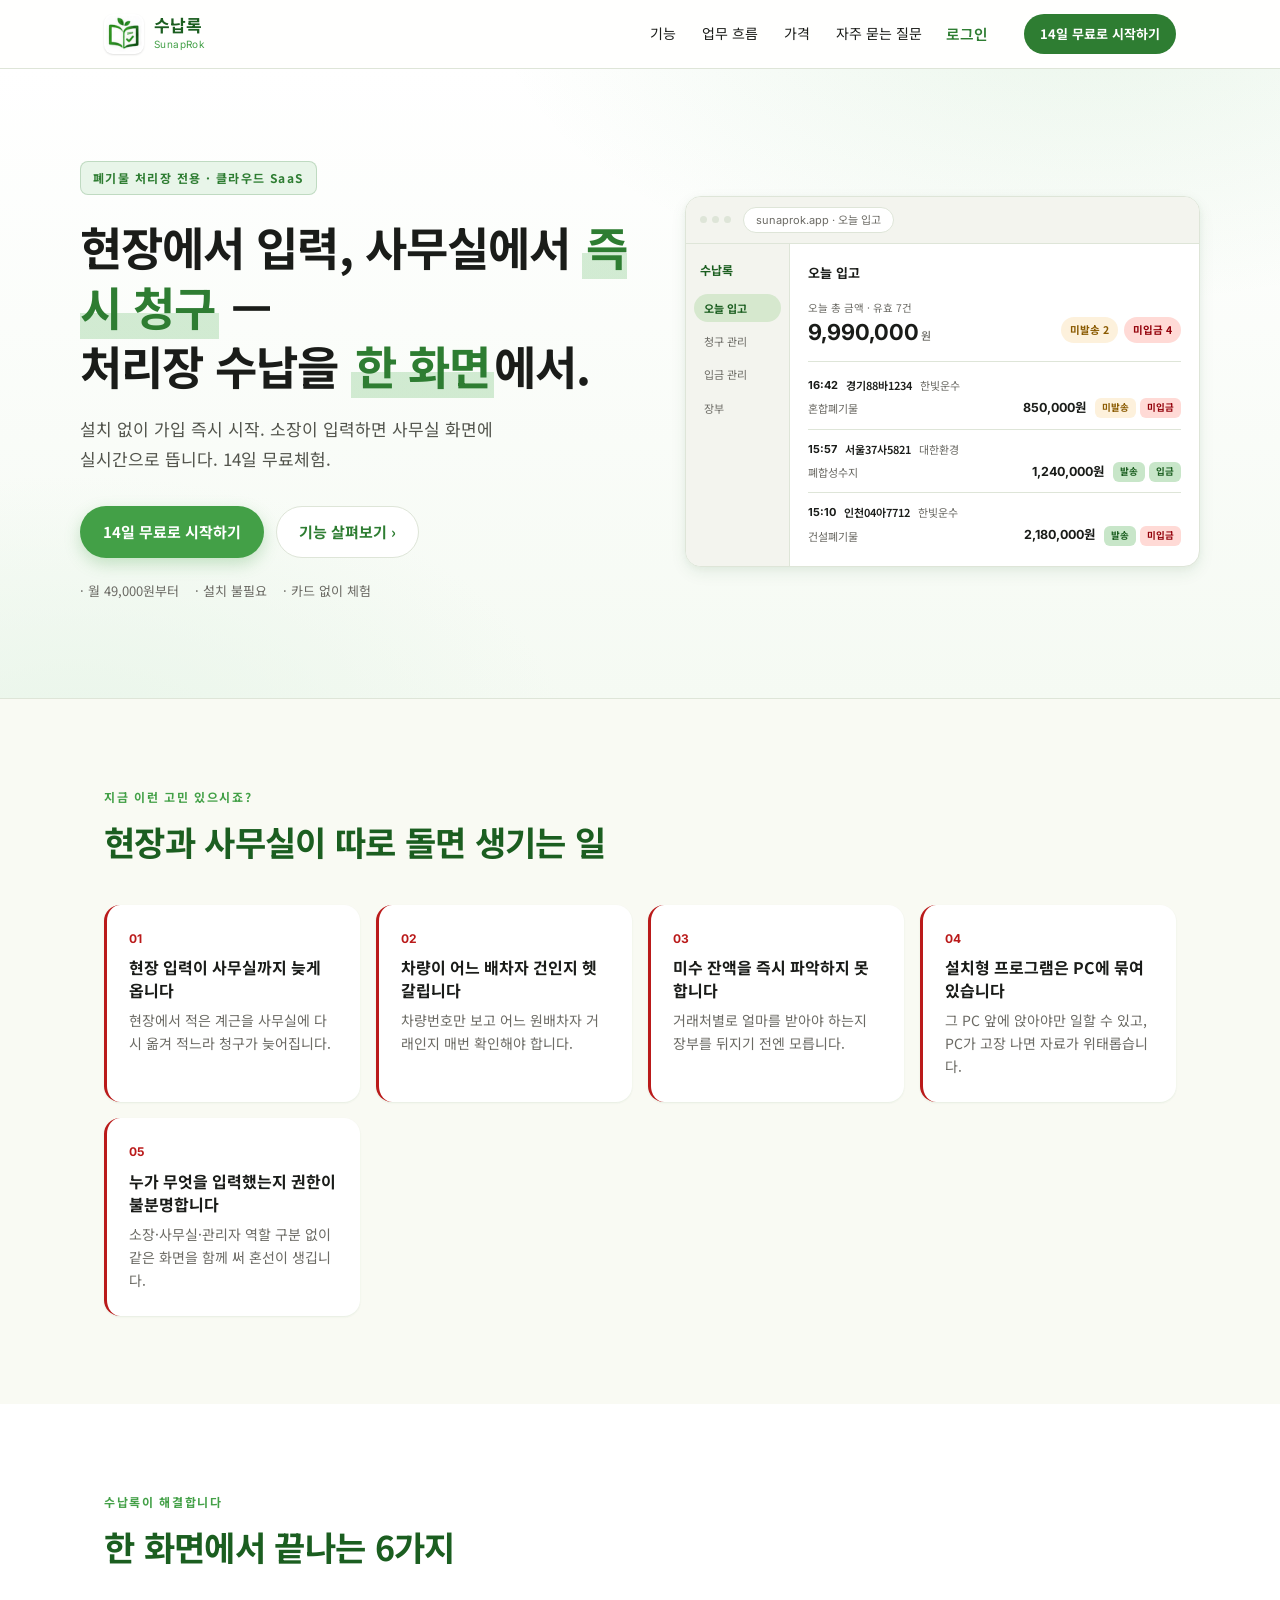
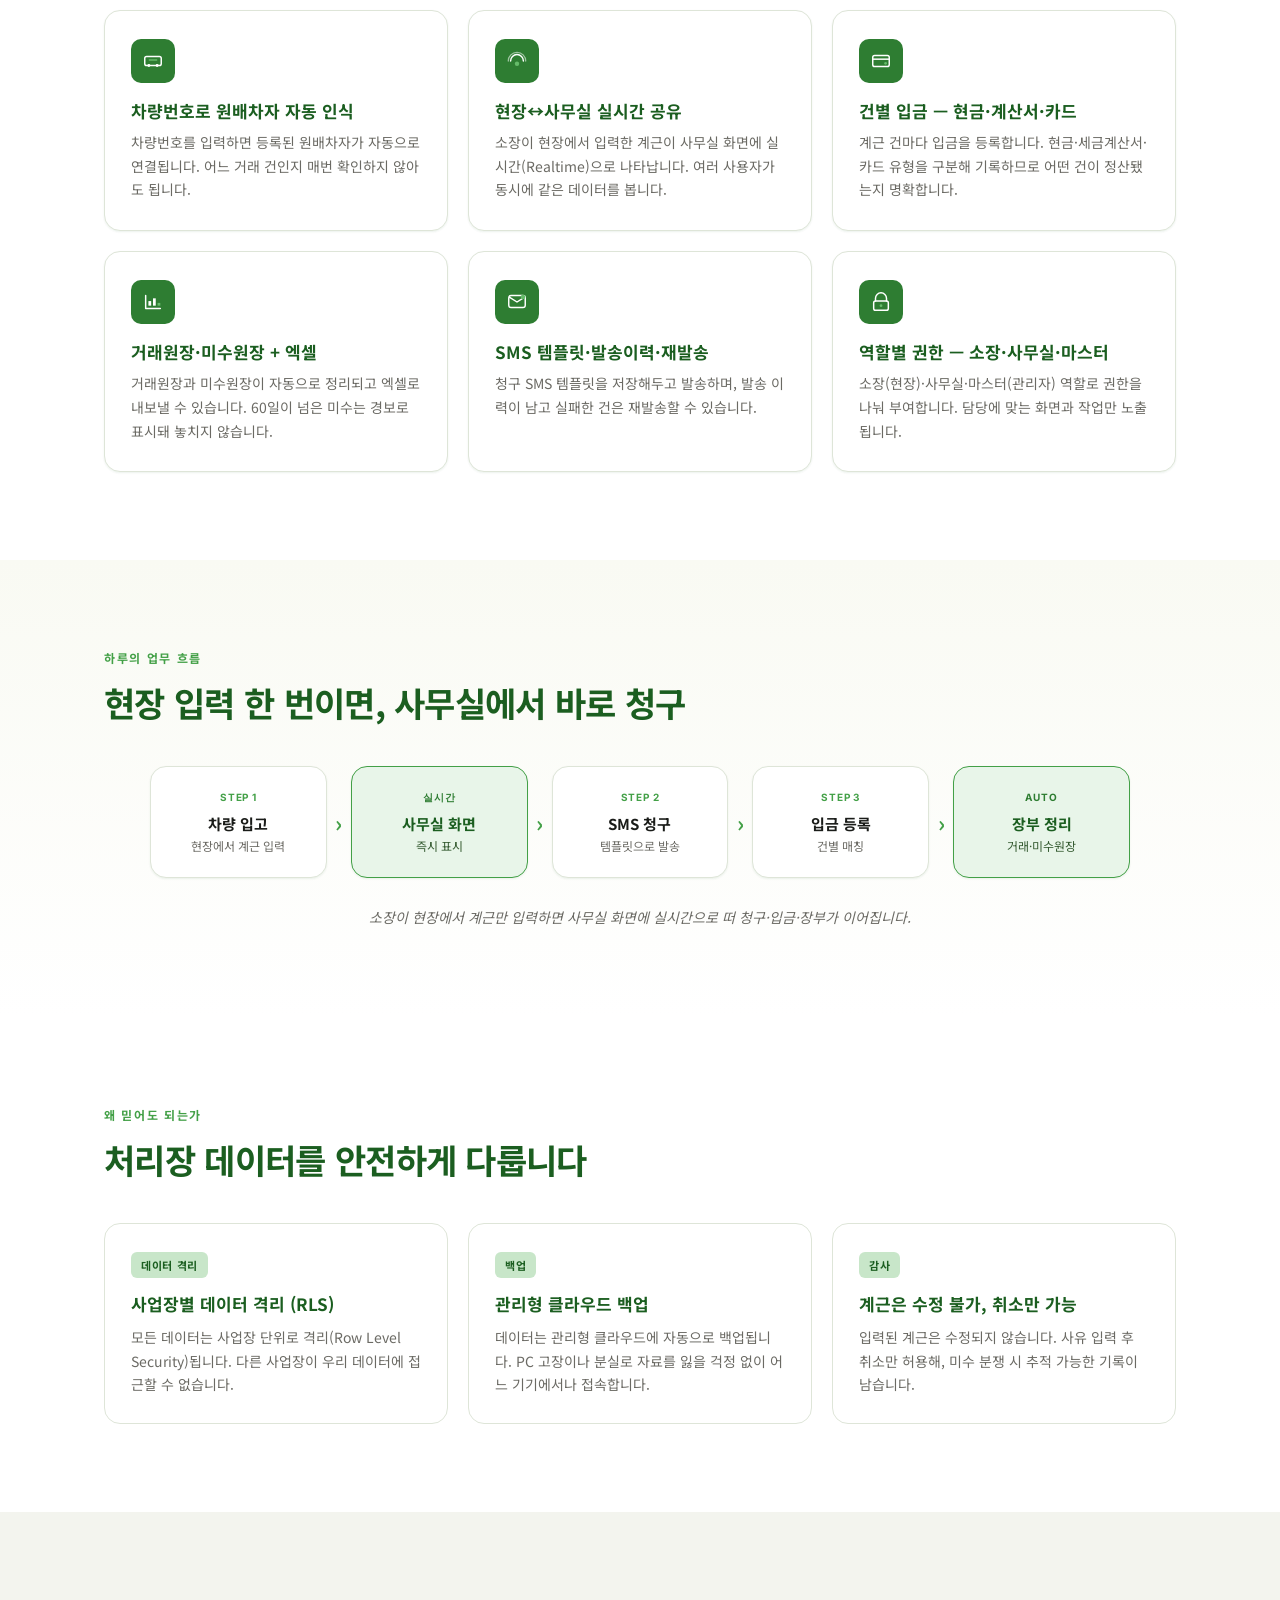
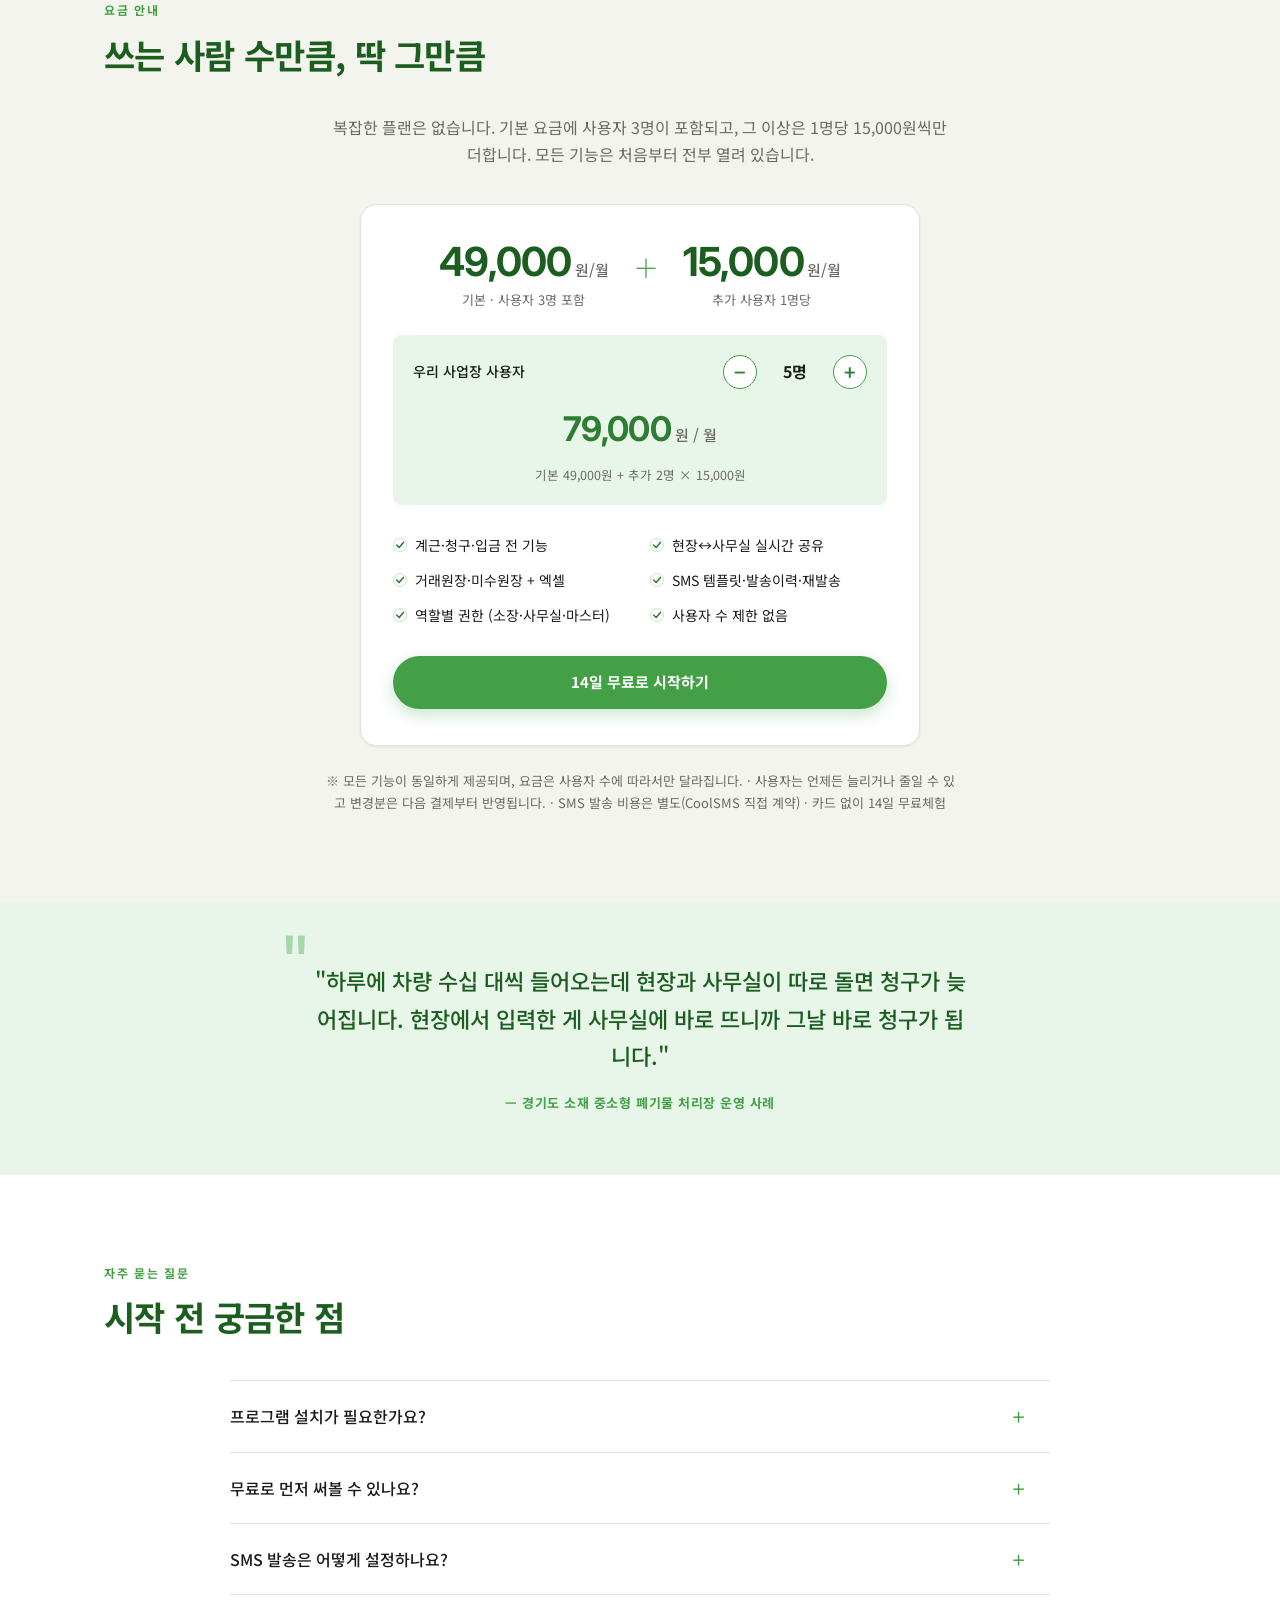
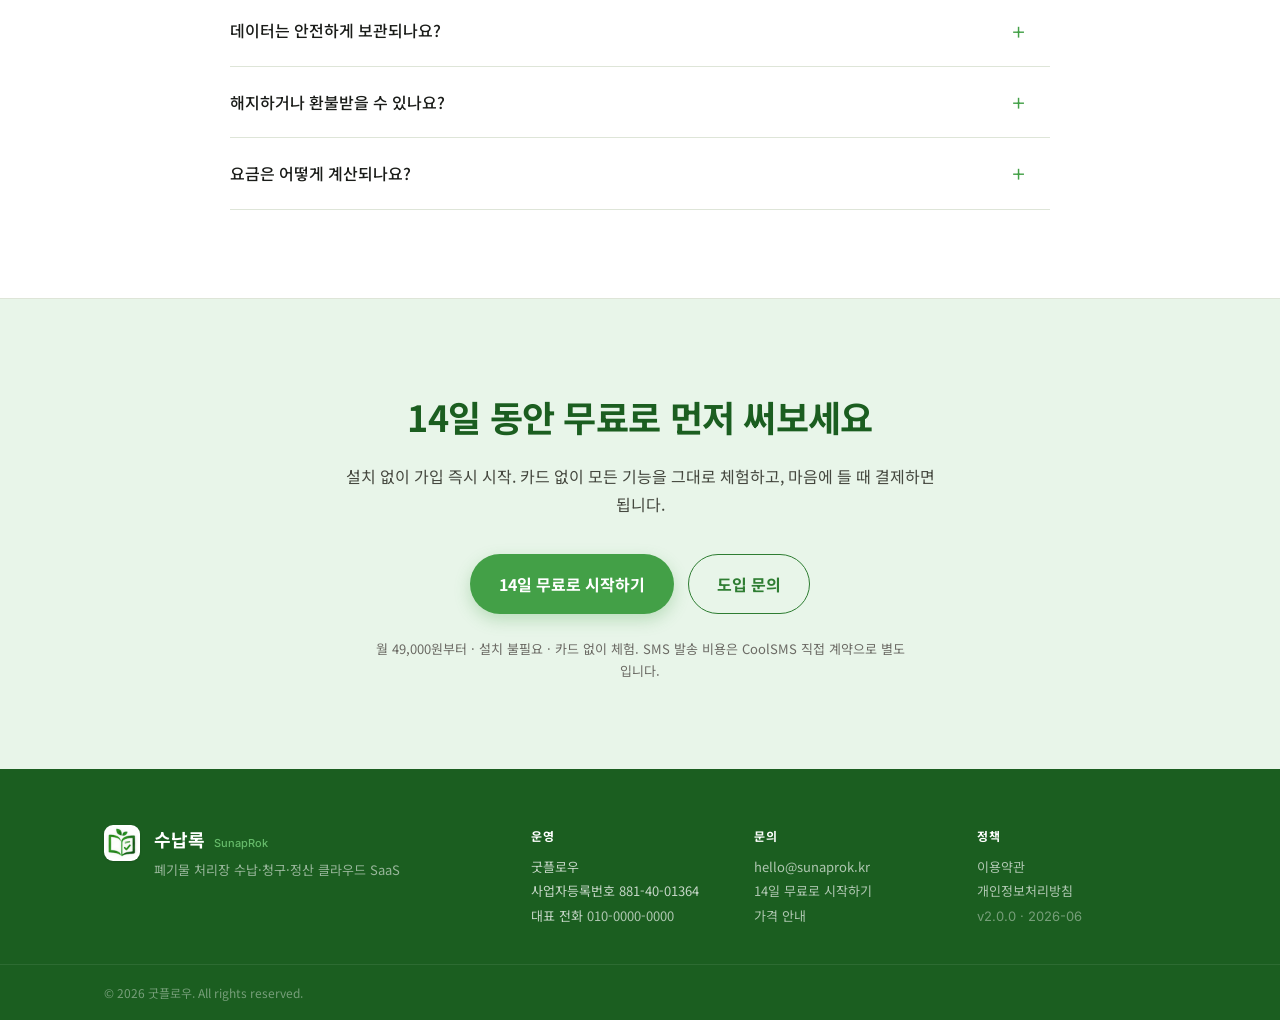
==== commit 77e80688: "feat: 요금 섹션을 베이스+인당 모델로 개편 + 요금 계산기 앱 요금제 개편(3티어 폐지 → 기본 + 인당)에 맞춰 마케팅 사이트 동기화.  - 3티어 카드 → 단일 요금 패널" ====
--- a/index.html
+++ b/index.html
@@ -62,35 +62,22 @@
   "description": "폐기물 처리장 전용 수납·청구 SaaS. 현장에서 입력한 계근이 사무실 화면에 실시간으로 공유되고, 건별 입금·거래원장·미수원장·SMS 청구를 한 화면에서 처리합니다.",
   "brand": { "@type": "Brand", "name": "수납록" },
   "url": "https://sunaprok.kr/",
-  "offers": [
-    {
-      "@type": "Offer",
-      "name": "스타터",
+  "offers": {
+    "@type": "Offer",
+    "name": "수납록 월 구독",
+    "price": "49000",
+    "priceCurrency": "KRW",
+    "category": "월 구독",
+    "url": "https://sunaprok.kr/#pricing",
+    "description": "기본 49,000원(사용자 3명 포함), 추가 사용자 1명당 15,000원/월. 모든 기능 동일 제공, 사용자 수 제한 없음.",
+    "priceSpecification": {
+      "@type": "UnitPriceSpecification",
       "price": "49000",
       "priceCurrency": "KRW",
-      "category": "월 구독",
-      "url": "https://sunaprok.kr/#pricing",
-      "description": "사용자 최대 3명"
-    },
-    {
-      "@type": "Offer",
-      "name": "스탠다드",
-      "price": "89000",
-      "priceCurrency": "KRW",
-      "category": "월 구독",
-      "url": "https://sunaprok.kr/#pricing",
-      "description": "사용자 최대 5명"
-    },
-    {
-      "@type": "Offer",
-      "name": "프로",
-      "price": "149000",
-      "priceCurrency": "KRW",
-      "category": "월 구독",
-      "url": "https://sunaprok.kr/#pricing",
-      "description": "사용자 최대 10명"
+      "unitText": "월",
+      "description": "기본 요금 · 사용자 3명 포함 (추가 사용자 1명당 15,000원)"
     }
-  ]
+  }
 }
 </script>
 <script type="application/ld+json">
@@ -136,6 +123,14 @@
       "acceptedAnswer": {
         "@type": "Answer",
         "text": "월 단위 구독으로, 언제든 다음 결제 전에 해지할 수 있고 약정이 없습니다. 우선 14일 무료체험으로 충분히 검토한 뒤 결제 여부를 결정하시면 됩니다."
+      }
+    },
+    {
+      "@type": "Question",
+      "name": "요금은 어떻게 계산되나요?",
+      "acceptedAnswer": {
+        "@type": "Answer",
+        "text": "기본 요금 49,000원에 사용자 3명이 포함되고, 그 이상은 1명당 15,000원씩 더해집니다. 예를 들어 5명이면 79,000원입니다. 모든 기능은 인원과 무관하게 동일하게 제공되며, 사용자 수는 이용 중에 늘리거나 줄일 수 있습니다."
       }
     }
   ]
@@ -438,57 +433,52 @@
 <section id="pricing" class="pricing" aria-labelledby="price-h">
   <div class="container">
     <div class="sec-eyebrow">요금 안내</div>
-    <h2 id="price-h" class="sec-h">사용 인원에 맞게, 월 단위로</h2>
-    <div class="price-grid">
-
-      <article class="price-card">
-        <div class="price-name">스타터</div>
-        <div class="price-amount"><span class="price-num">49,000</span><span class="price-unit">원/월</span></div>
-        <div class="price-cap">사용자 최대 3명</div>
-        <ul class="price-feat">
-          <li>계근·청구·입금 전 기능</li>
-          <li>현장↔사무실 실시간 공유</li>
-          <li>거래원장·미수원장 + 엑셀</li>
-          <li>SMS 템플릿·발송이력·재발송</li>
-          <li>역할별 권한 (소장·사무실·마스터)</li>
-        </ul>
-        <!-- 앱 가입 페이지(배포본). 커스텀 도메인 확정 시 sunaprok.vercel.app → 정식 도메인 교체 -->
-        <a href="https://sunaprok.vercel.app/signup" class="btn btn-outline btn-full">14일 무료로 시작하기</a>
-      </article>
-
-      <article class="price-card is-main">
-        <div class="price-badge">추천</div>
-        <div class="price-name">스탠다드</div>
-        <div class="price-amount"><span class="price-num">89,000</span><span class="price-unit">원/월</span></div>
-        <div class="price-cap">사용자 최대 5명</div>
-        <ul class="price-feat">
-          <li>계근·청구·입금 전 기능</li>
-          <li>현장↔사무실 실시간 공유</li>
-          <li>거래원장·미수원장 + 엑셀</li>
-          <li>SMS 템플릿·발송이력·재발송</li>
-          <li>역할별 권한 (소장·사무실·마스터)</li>
-        </ul>
-        <!-- 앱 가입 페이지(배포본). 커스텀 도메인 확정 시 sunaprok.vercel.app → 정식 도메인 교체 -->
-        <a href="https://sunaprok.vercel.app/signup" class="btn btn-primary btn-full">14일 무료로 시작하기</a>
-      </article>
-
-      <article class="price-card">
-        <div class="price-name">프로</div>
-        <div class="price-amount"><span class="price-num">149,000</span><span class="price-unit">원/월</span></div>
-        <div class="price-cap">사용자 최대 10명</div>
-        <ul class="price-feat">
-          <li>계근·청구·입금 전 기능</li>
-          <li>현장↔사무실 실시간 공유</li>
-          <li>거래원장·미수원장 + 엑셀</li>
-          <li>SMS 템플릿·발송이력·재발송</li>
-          <li>역할별 권한 (소장·사무실·마스터)</li>
-        </ul>
-        <!-- 앱 가입 페이지(배포본). 커스텀 도메인 확정 시 sunaprok.vercel.app → 정식 도메인 교체 -->
-        <a href="https://sunaprok.vercel.app/signup" class="btn btn-outline btn-full">14일 무료로 시작하기</a>
-      </article>
-
-    </div>
-    <p class="price-note">※ 모든 플랜의 기능은 동일하며, 차이는 사용자 수입니다. · SMS 발송 비용은 별도(CoolSMS 직접 계약) · 카드 없이 14일 무료체험</p>
+    <h2 id="price-h" class="sec-h">쓰는 사람 수만큼, 딱 그만큼</h2>
+    <p class="price-lead">복잡한 플랜은 없습니다. 기본 요금에 사용자 3명이 포함되고, 그 이상은 1명당 15,000원씩만 더합니다. 모든 기능은 처음부터 전부 열려 있습니다.</p>
+
+    <div class="price-panel">
+      <div class="price-formula">
+        <div class="price-formula-item">
+          <div class="price-amount"><span class="price-num">49,000</span><span class="price-unit">원/월</span></div>
+          <div class="price-cap">기본 · 사용자 3명 포함</div>
+        </div>
+        <div class="price-op" aria-hidden="true">＋</div>
+        <div class="price-formula-item">
+          <div class="price-amount"><span class="price-num">15,000</span><span class="price-unit">원/월</span></div>
+          <div class="price-cap">추가 사용자 1명당</div>
+        </div>
+      </div>
+
+      <!-- 요금 계산기 (script.js가 data-* 속성으로 계산) -->
+      <div class="price-calc" data-base="49000" data-included="3" data-seat="15000" data-max="50">
+        <div class="calc-controls">
+          <span class="calc-label">우리 사업장 사용자</span>
+          <div class="calc-stepper">
+            <button type="button" class="calc-btn" data-delta="-1" aria-label="사용자 1명 줄이기">−</button>
+            <span class="calc-count"><span data-count>5</span>명</span>
+            <button type="button" class="calc-btn" data-delta="1" aria-label="사용자 1명 늘리기">+</button>
+          </div>
+        </div>
+        <div class="calc-out">
+          <span class="calc-total" data-total>79,000</span><span class="calc-total-unit">원 / 월</span>
+        </div>
+        <p class="calc-break" data-break>기본 49,000원 + 추가 2명 × 15,000원</p>
+      </div>
+
+      <ul class="price-feat">
+        <li>계근·청구·입금 전 기능</li>
+        <li>현장↔사무실 실시간 공유</li>
+        <li>거래원장·미수원장 + 엑셀</li>
+        <li>SMS 템플릿·발송이력·재발송</li>
+        <li>역할별 권한 (소장·사무실·마스터)</li>
+        <li>사용자 수 제한 없음</li>
+      </ul>
+
+      <!-- 앱 가입 페이지(배포본). 커스텀 도메인 확정 시 sunaprok.vercel.app → 정식 도메인 교체 -->
+      <a href="https://sunaprok.vercel.app/signup" class="btn btn-primary btn-full">14일 무료로 시작하기</a>
+    </div>
+
+    <p class="price-note">※ 모든 기능이 동일하게 제공되며, 요금은 사용자 수에 따라서만 달라집니다. · 사용자는 언제든 늘리거나 줄일 수 있고 변경분은 다음 결제부터 반영됩니다. · SMS 발송 비용은 별도(CoolSMS 직접 계약) · 카드 없이 14일 무료체험</p>
   </div>
 </section>
 
@@ -527,8 +517,8 @@
         <div class="faq-body">월 단위 구독으로 약정이 없으며, 언제든 다음 결제 전에 해지할 수 있습니다. 우선 14일 무료체험으로 충분히 검토한 뒤 결제 여부를 결정하시면 됩니다.</div>
       </details>
       <details>
-        <summary>플랜은 어떻게 고르나요?</summary>
-        <div class="faq-body">모든 플랜의 기능은 동일하고, 차이는 동시에 사용할 수 있는 사용자 수입니다. 스타터 3명, 스탠다드 5명, 프로 10명이며 이용 중에 변경할 수 있습니다.</div>
+        <summary>요금은 어떻게 계산되나요?</summary>
+        <div class="faq-body">기본 요금 49,000원에 사용자 3명이 포함되고, 그 이상은 1명당 15,000원씩 더해집니다. 예를 들어 5명이면 79,000원입니다. 모든 기능은 인원과 무관하게 동일하게 제공되며, 사용자 수는 이용 중에 늘리거나 줄일 수 있습니다.</div>
       </details>
     </div>
   </div>
--- a/styles.css
+++ b/styles.css
@@ -519,82 +519,120 @@
 
 /* ============ PRICING ============ */
 .pricing { background: var(--surface-container); }
-.price-grid {
-  display: grid;
-  grid-template-columns: 1.15fr 1fr 1fr;
-  gap: 20px;
-  align-items: stretch;
-}
-.price-card {
+.price-lead {
+  max-width: 620px;
+  margin: -4px auto 36px;
+  text-align: center;
+  color: var(--gray);
+  font-size: 16px;
+  line-height: 1.7;
+}
+.price-panel {
+  max-width: 560px;
+  margin: 0 auto;
   background: var(--white);
   border: 1px solid var(--outline);
   border-radius: var(--radius);
-  padding: 32px 28px;
+  padding: 36px 32px;
+  box-shadow: var(--shadow-sm);
   display: flex;
   flex-direction: column;
-  position: relative;
-  box-shadow: var(--shadow-sm);
-}
-.price-card.is-main {
-  background: var(--tint);
-  border: 1.5px solid var(--g600);
-  box-shadow: var(--shadow-sm);
-}
-.price-badge {
-  position: absolute;
-  top: -12px; left: 28px;
-  background: var(--g800);
-  color: var(--white);
-  font-size: 11px; font-weight: 700;
-  padding: 6px 14px;
-  border-radius: var(--radius-xs);
-  letter-spacing: .04em;
-}
-.price-name {
-  font-size: 13px;
-  font-weight: 700;
-  color: var(--gray);
-  letter-spacing: .04em;
-  margin-bottom: 12px;
+  gap: 24px;
+}
+.price-formula {
+  display: flex;
+  align-items: flex-end;
+  justify-content: center;
+  gap: 24px;
+  flex-wrap: wrap;
+}
+.price-formula-item { text-align: center; }
+.price-op {
+  font-size: 26px;
+  color: var(--g600);
+  font-weight: 300;
+  padding-bottom: 22px;
 }
 .price-amount {
   display: flex;
   align-items: baseline;
   gap: 3px;
-  margin-bottom: 6px;
+  justify-content: center;
 }
 .price-num {
   font-family: 'Inter', sans-serif;
-  font-size: 38px;
+  font-size: 40px;
   font-weight: 700;
   color: var(--g900);
   line-height: 1.05;
   letter-spacing: -.02em;
 }
 .price-unit {
-  font-size: 16px; color: var(--gray); font-weight: 500;
+  font-size: 15px; color: var(--gray); font-weight: 500;
 }
 .price-cap {
   font-size: 13px; color: var(--gray);
-  margin-bottom: 22px;
-}
+  margin-top: 6px;
+}
+.price-calc {
+  background: var(--tint);
+  border-radius: var(--radius-sm);
+  padding: 20px;
+  display: flex;
+  flex-direction: column;
+  gap: 8px;
+  align-items: center;
+}
+.calc-controls {
+  display: flex;
+  align-items: center;
+  justify-content: space-between;
+  gap: 16px;
+  width: 100%;
+}
+.calc-label { font-size: 14px; color: var(--coal); font-weight: 500; }
+.calc-stepper { display: inline-flex; align-items: center; gap: 12px; }
+.calc-btn {
+  width: 34px; height: 34px;
+  border-radius: 50%;
+  border: 1px solid var(--g600);
+  background: var(--white);
+  color: var(--g800);
+  font-size: 20px; font-weight: 600;
+  line-height: 1;
+  cursor: pointer;
+  display: inline-flex; align-items: center; justify-content: center;
+  transition: background .15s, color .15s;
+}
+.calc-btn:hover { background: var(--g800); color: var(--white); }
+.calc-btn:disabled { opacity: .35; cursor: not-allowed; }
+.calc-count { font-size: 16px; font-weight: 700; color: var(--coal); min-width: 52px; text-align: center; }
+.calc-out { display: flex; align-items: baseline; gap: 4px; margin-top: 4px; }
+.calc-total {
+  font-family: 'Inter', sans-serif;
+  font-size: 34px; font-weight: 700;
+  color: var(--g800);
+  letter-spacing: -.02em;
+}
+.calc-total-unit { font-size: 15px; color: var(--gray); font-weight: 500; }
+.calc-break { font-size: 12.5px; color: var(--gray); }
 .price-feat {
   list-style: none;
-  margin-bottom: 28px;
-  flex: 1;
+  display: grid;
+  grid-template-columns: 1fr 1fr;
+  gap: 2px 20px;
 }
 .price-feat li {
   font-size: 14px;
   color: var(--coal);
-  padding: 6px 0;
-  padding-left: 22px;
+  padding: 6px 0 6px 22px;
   position: relative;
-  line-height: 1.55;
+  line-height: 1.5;
 }
 .price-feat li::before {
   content: '';
   position: absolute;
-  left: 0; top: 10px;
+  left: 0; top: 9px;
   width: 14px; height: 14px;
   background: var(--white);
   border: 1px solid var(--tint-strong);
@@ -606,7 +644,8 @@
 .price-note {
   font-size: 13px;
   color: var(--gray);
-  margin-top: 24px;
+  margin: 24px auto 0;
+  max-width: 640px;
   text-align: center;
   line-height: 1.7;
 }
@@ -909,9 +948,9 @@
   .hero-preview { max-width: 480px; margin-inline: auto; }
   .nav-links { display: none; }
 
-  .price-grid { grid-template-columns: 1fr; }
-  .price-card.is-main { transform: none; }
-  .price-badge { left: 22px; }
+  .price-panel { padding: 28px 22px; }
+  .price-feat { grid-template-columns: 1fr; }
+  .calc-controls { flex-direction: column; align-items: flex-start; gap: 10px; }
 
   .ft-inner { grid-template-columns: 1fr; gap: 28px; }
   .ft-info { grid-template-columns: repeat(2, 1fr); }
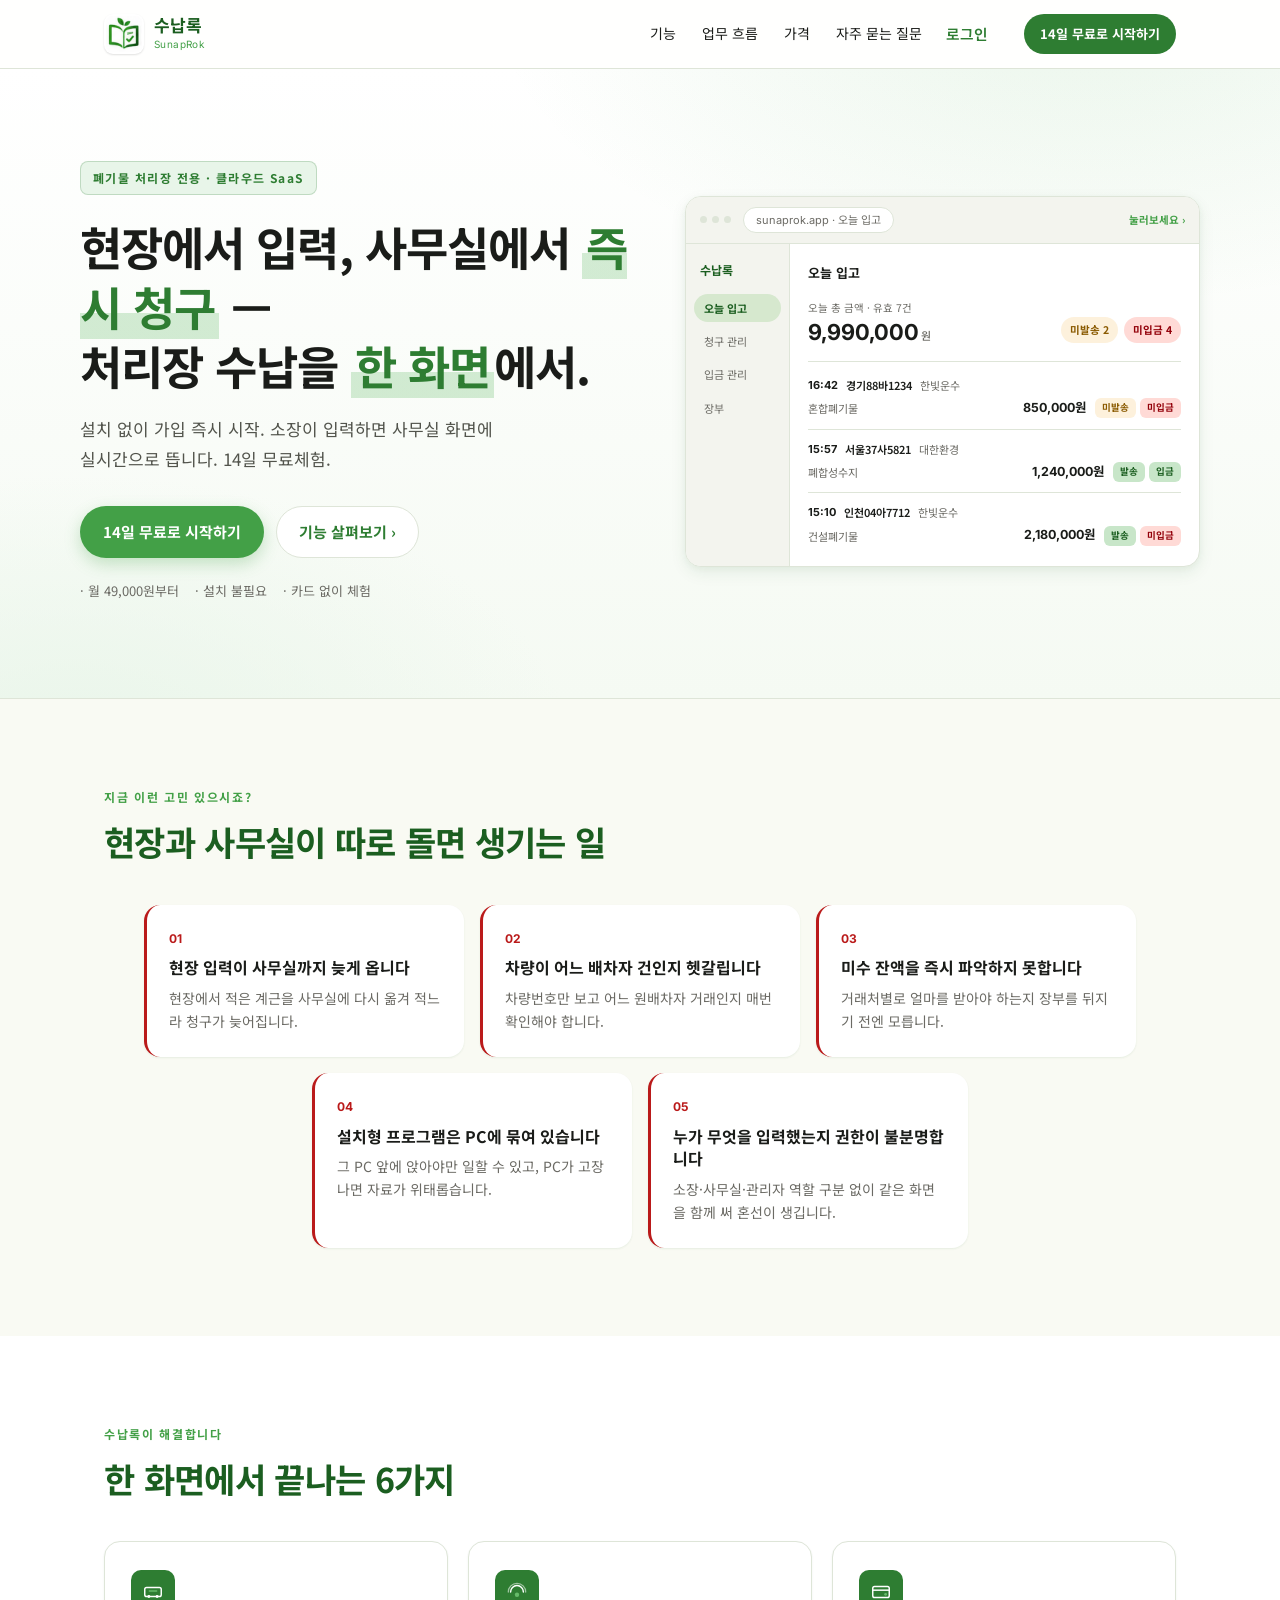
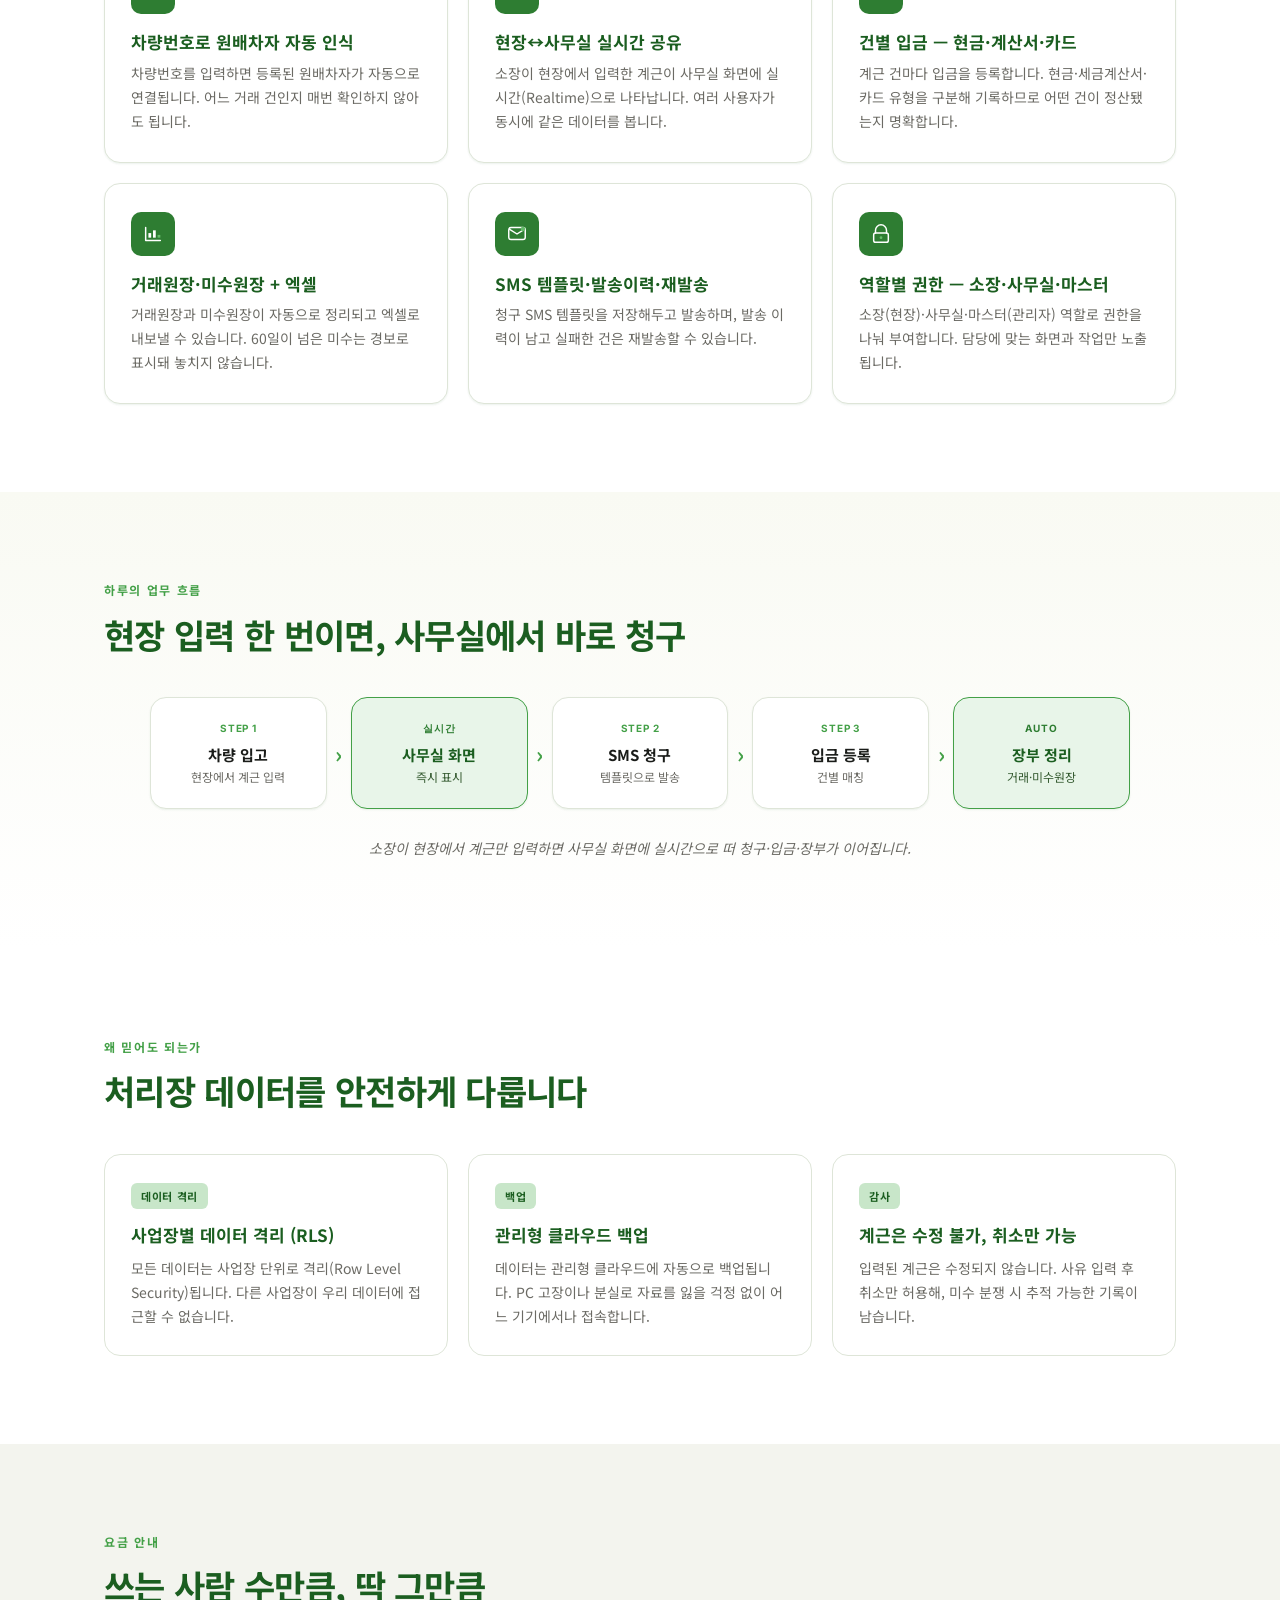
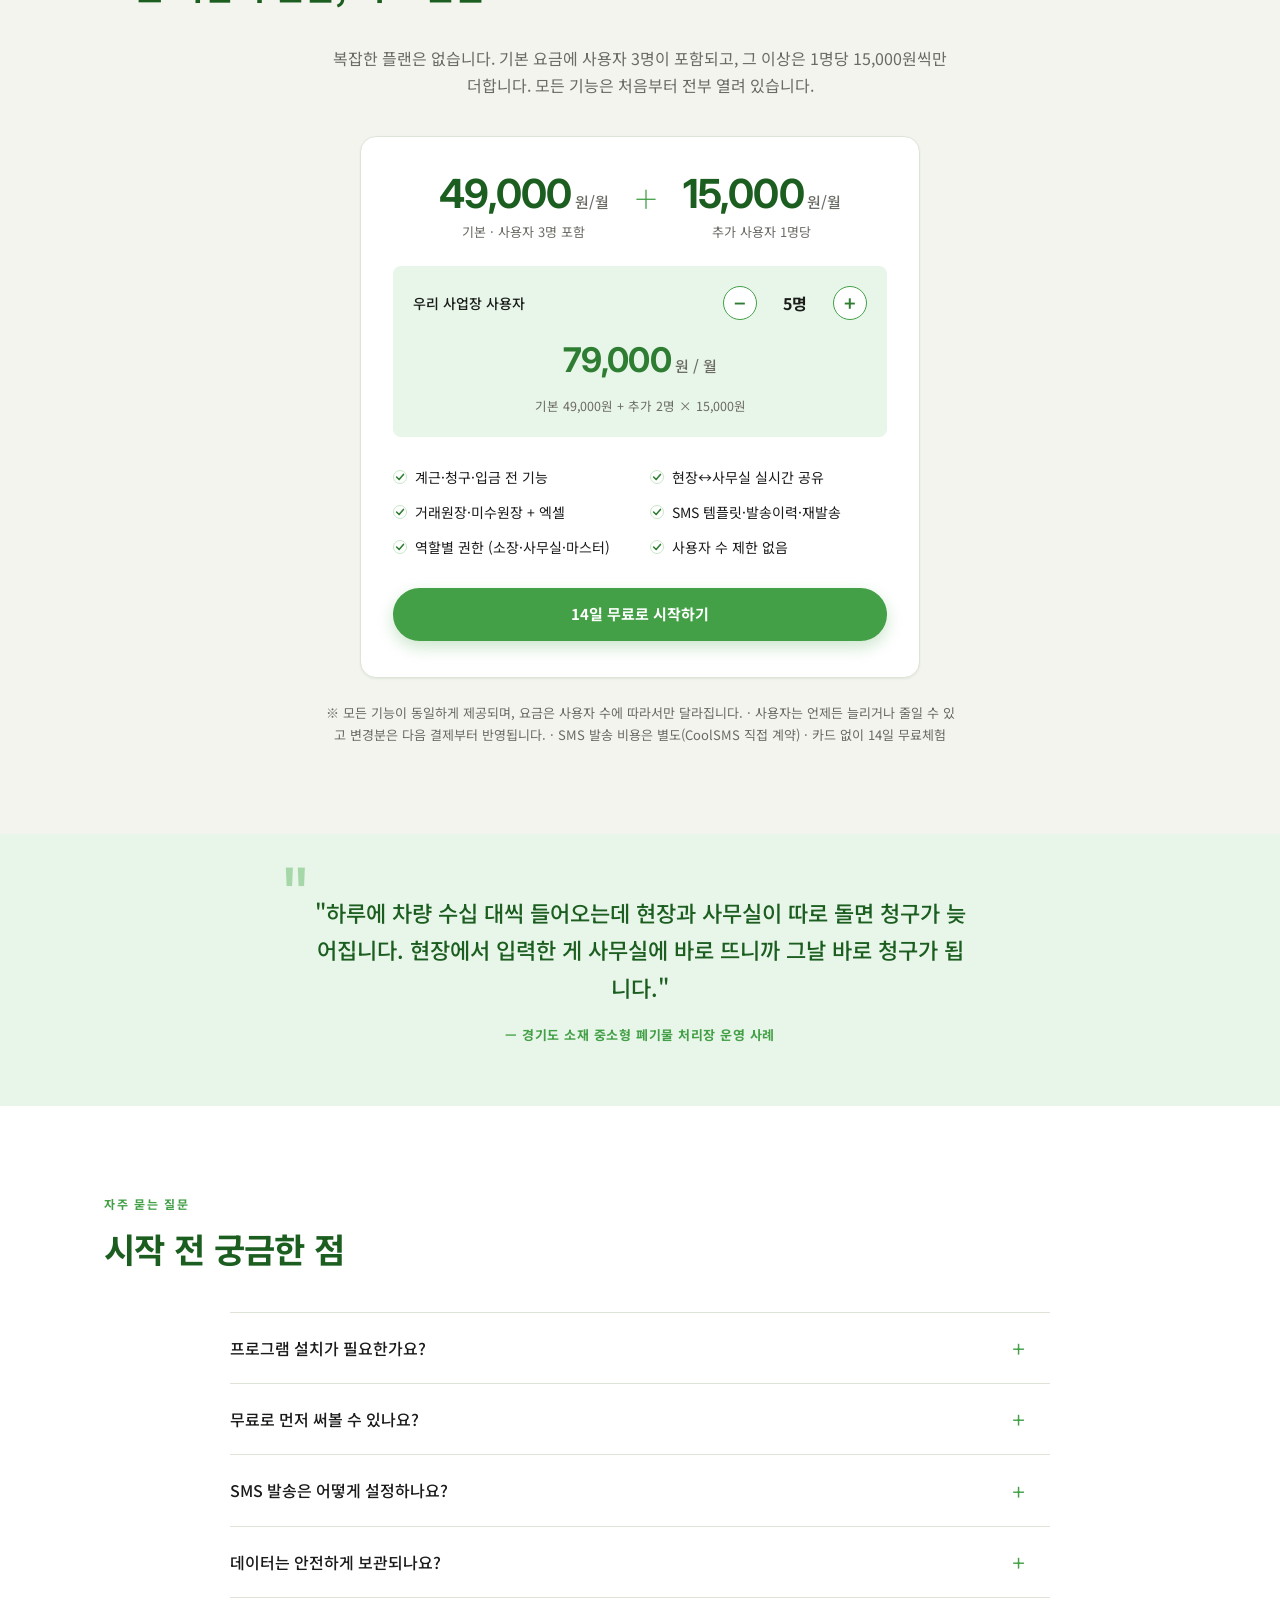
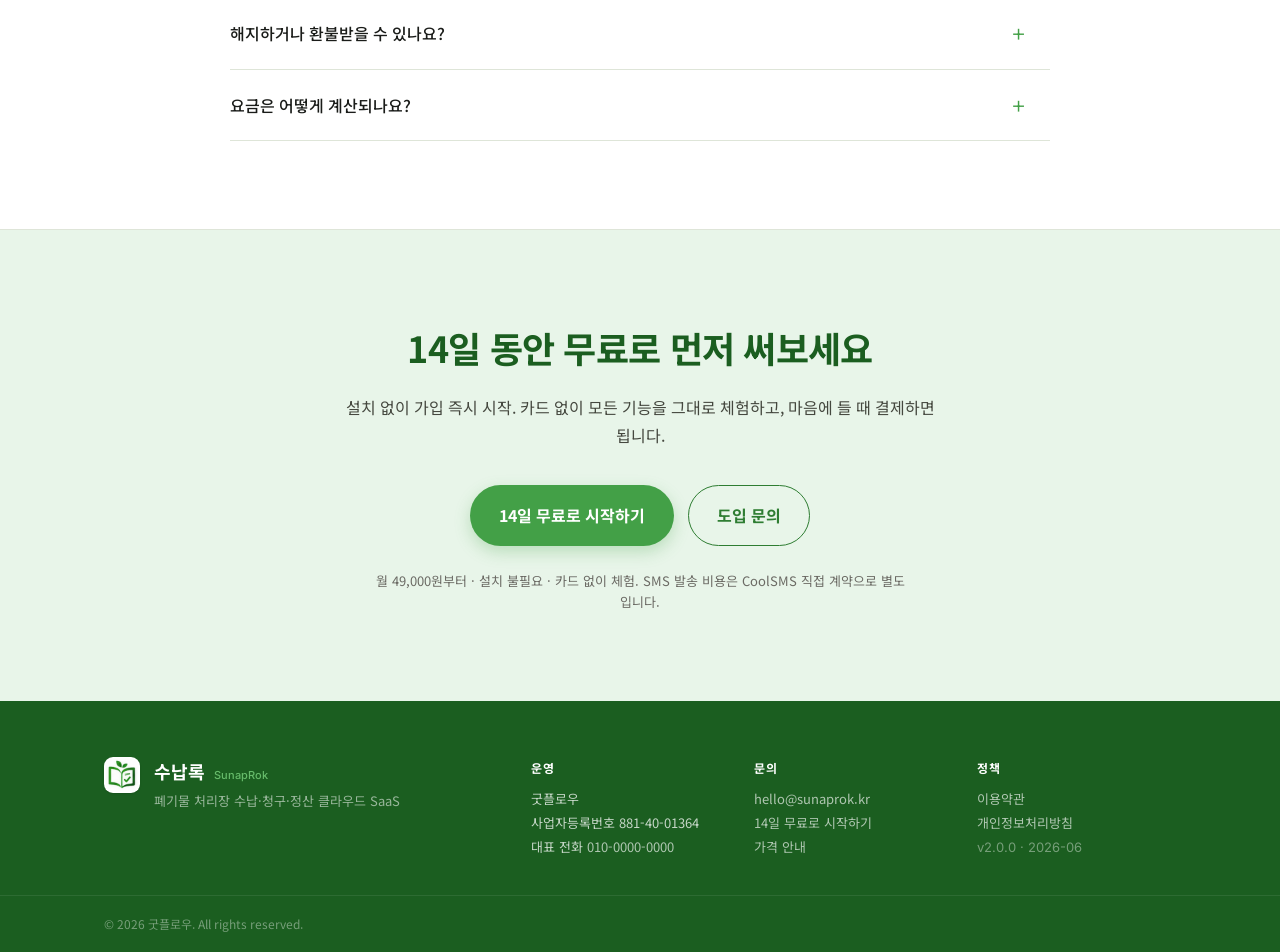
==== commit e0df4935: "feat: 히어로 앱 프리뷰 인터랙티브화 — 탭 4화면 + 청구 선택·입금 등록 정적 목업이던 최상단 미리보기를 실제로 눌러보는 데모로. 사이드바 4탭 (오늘 입고·청구·입금·장부" ====
--- a/index.html
+++ b/index.html
@@ -187,81 +187,181 @@
         <span>· 카드 없이 체험</span>
       </div>
     </div>
-    <div class="hero-preview" aria-hidden="true">
-      <div class="app-window">
+    <div class="hero-preview">
+      <div class="app-window" role="group" aria-label="수납록 화면 미리보기 — 왼쪽 메뉴를 눌러 화면을 바꿔보세요">
         <div class="app-window-bar">
           <span class="app-window-dots"><span></span><span></span><span></span></span>
-          <span class="app-window-url">sunaprok.app · 오늘 입고</span>
+          <span class="app-window-url" data-url>sunaprok.app · 오늘 입고</span>
+          <span class="app-demo-hint">눌러보세요 ›</span>
         </div>
         <div class="app-body">
           <div class="app-sidebar">
             <div class="app-sidebar-brand">수납록</div>
             <nav class="app-nav">
-              <span class="app-nav-item is-active">오늘 입고</span>
-              <span class="app-nav-item">청구 관리</span>
-              <span class="app-nav-item">입금 관리</span>
-              <span class="app-nav-item">장부</span>
+              <button type="button" class="app-nav-item is-active" data-panel="today" data-title="오늘 입고">오늘 입고</button>
+              <button type="button" class="app-nav-item" data-panel="charge" data-title="청구 관리">청구 관리</button>
+              <button type="button" class="app-nav-item" data-panel="payment" data-title="입금 관리">입금 관리</button>
+              <button type="button" class="app-nav-item" data-panel="report" data-title="장부">장부</button>
             </nav>
           </div>
           <div class="app-main">
-            <div class="app-main-h">오늘 입고</div>
-            <div class="app-stat-row">
-              <div class="app-stat">
-                <div class="app-stat-label">오늘 총 금액 · 유효 7건</div>
-                <div class="app-stat-num">9,990,000<span>원</span></div>
-              </div>
-              <div class="app-stat-chips">
-                <span class="app-chip is-amber">미발송 2</span>
-                <span class="app-chip is-red">미입금 4</span>
+
+            <!-- 오늘 입고 -->
+            <div class="app-panel is-active" data-panel="today">
+              <div class="app-main-h">오늘 입고</div>
+              <div class="app-stat-row">
+                <div class="app-stat">
+                  <div class="app-stat-label">오늘 총 금액 · 유효 7건</div>
+                  <div class="app-stat-num">9,990,000<span>원</span></div>
+                </div>
+                <div class="app-stat-chips">
+                  <span class="app-chip is-amber">미발송 2</span>
+                  <span class="app-chip is-red">미입금 4</span>
+                </div>
+              </div>
+              <div class="app-table">
+                <div class="app-row">
+                  <div class="app-row-top">
+                    <span class="app-time">16:42</span>
+                    <span class="app-car">경기88바1234</span>
+                    <span class="app-dispatcher">한빛운수</span>
+                  </div>
+                  <div class="app-row-bottom">
+                    <span class="app-waste">혼합폐기물</span>
+                    <span class="app-amount">850,000원</span>
+                    <span class="app-badges">
+                      <span class="app-badge is-amber">미발송</span>
+                      <span class="app-badge is-red">미입금</span>
+                    </span>
+                  </div>
+                </div>
+                <div class="app-row">
+                  <div class="app-row-top">
+                    <span class="app-time">15:57</span>
+                    <span class="app-car">서울37사5821</span>
+                    <span class="app-dispatcher">대한환경</span>
+                  </div>
+                  <div class="app-row-bottom">
+                    <span class="app-waste">폐합성수지</span>
+                    <span class="app-amount">1,240,000원</span>
+                    <span class="app-badges">
+                      <span class="app-badge is-green">발송</span>
+                      <span class="app-badge is-green">입금</span>
+                    </span>
+                  </div>
+                </div>
+                <div class="app-row">
+                  <div class="app-row-top">
+                    <span class="app-time">15:10</span>
+                    <span class="app-car">인천04아7712</span>
+                    <span class="app-dispatcher">한빛운수</span>
+                  </div>
+                  <div class="app-row-bottom">
+                    <span class="app-waste">건설폐기물</span>
+                    <span class="app-amount">2,180,000원</span>
+                    <span class="app-badges">
+                      <span class="app-badge is-green">발송</span>
+                      <span class="app-badge is-red">미입금</span>
+                    </span>
+                  </div>
+                </div>
               </div>
             </div>
-            <div class="app-table">
-              <div class="app-row">
-                <div class="app-row-top">
-                  <span class="app-time">16:42</span>
-                  <span class="app-car">경기88바1234</span>
-                  <span class="app-dispatcher">한빛운수</span>
-                </div>
-                <div class="app-row-bottom">
-                  <span class="app-waste">혼합폐기물</span>
-                  <span class="app-amount">850,000원</span>
-                  <span class="app-badges">
-                    <span class="app-badge is-amber">미발송</span>
-                    <span class="app-badge is-red">미입금</span>
+
+            <!-- 청구 관리 -->
+            <div class="app-panel" data-panel="charge">
+              <div class="app-main-h">청구 관리</div>
+              <div class="app-hintline">청구할 건을 선택해 SMS로 한 번에 보냅니다.</div>
+              <div class="app-list">
+                <button type="button" class="app-crow is-selected" data-amt="850000">
+                  <span class="app-check"></span>
+                  <span class="app-crow-body">
+                    <span class="app-crow-top"><b>한빛운수</b> · 경기88바1234</span>
+                    <span class="app-crow-sub">혼합폐기물 · 850,000원</span>
                   </span>
-                </div>
-              </div>
-              <div class="app-row">
-                <div class="app-row-top">
-                  <span class="app-time">15:57</span>
-                  <span class="app-car">서울37사5821</span>
-                  <span class="app-dispatcher">대한환경</span>
-                </div>
-                <div class="app-row-bottom">
-                  <span class="app-waste">폐합성수지</span>
-                  <span class="app-amount">1,240,000원</span>
-                  <span class="app-badges">
-                    <span class="app-badge is-green">발송</span>
-                    <span class="app-badge is-green">입금</span>
+                  <span class="app-badge is-amber">미발송</span>
+                </button>
+                <button type="button" class="app-crow is-selected" data-amt="1240000">
+                  <span class="app-check"></span>
+                  <span class="app-crow-body">
+                    <span class="app-crow-top"><b>대한환경</b> · 서울37사5821</span>
+                    <span class="app-crow-sub">폐합성수지 · 1,240,000원</span>
                   </span>
-                </div>
-              </div>
-              <div class="app-row">
-                <div class="app-row-top">
-                  <span class="app-time">15:10</span>
-                  <span class="app-car">인천04아7712</span>
-                  <span class="app-dispatcher">한빛운수</span>
-                </div>
-                <div class="app-row-bottom">
-                  <span class="app-waste">건설폐기물</span>
-                  <span class="app-amount">2,180,000원</span>
-                  <span class="app-badges">
-                    <span class="app-badge is-green">발송</span>
-                    <span class="app-badge is-red">미입금</span>
+                  <span class="app-badge is-amber">미발송</span>
+                </button>
+                <button type="button" class="app-crow" disabled data-amt="2180000">
+                  <span class="app-check"></span>
+                  <span class="app-crow-body">
+                    <span class="app-crow-top"><b>한빛운수</b> · 인천04아7712</span>
+                    <span class="app-crow-sub">건설폐기물 · 2,180,000원</span>
                   </span>
-                </div>
+                  <span class="app-badge is-green">발송완료</span>
+                </button>
+              </div>
+              <div class="app-foot">
+                <span class="app-foot-info">선택 <b data-sel-count>2</b>건 · 합계 <b data-sel-total>2,090,000원</b></span>
+                <span class="app-mini-btn">선택 발송</span>
               </div>
             </div>
+
+            <!-- 입금 관리 -->
+            <div class="app-panel" data-panel="payment">
+              <div class="app-main-h">입금 관리</div>
+              <div class="app-stat-row">
+                <div class="app-stat">
+                  <div class="app-stat-label">오늘 입금</div>
+                  <div class="app-stat-num">2,090,000<span>원</span></div>
+                </div>
+                <div class="app-stat-chips">
+                  <span class="app-chip is-red" data-unpaid-chip="1">미입금 1</span>
+                </div>
+              </div>
+              <div class="app-rows">
+                <div class="app-hrow">
+                  <span class="app-hrow-name">한빛운수 <span class="app-hrow-sub">· 850,000원</span></span>
+                  <span class="app-hrow-right"><span class="app-badge is-green">현금</span></span>
+                </div>
+                <div class="app-hrow">
+                  <span class="app-hrow-name">대한환경 <span class="app-hrow-sub">· 1,240,000원</span></span>
+                  <span class="app-hrow-right"><span class="app-badge is-green">세금계산서</span></span>
+                </div>
+                <div class="app-hrow">
+                  <span class="app-hrow-name">한빛운수 <span class="app-hrow-sub">· 2,180,000원</span></span>
+                  <span class="app-hrow-right"><button type="button" class="app-mini-btn app-pay-btn">입금 등록</button></span>
+                </div>
+              </div>
+            </div>
+
+            <!-- 장부 -->
+            <div class="app-panel" data-panel="report">
+              <div class="app-main-h">장부</div>
+              <div class="app-stat-duo">
+                <div class="app-ministat">
+                  <span class="app-ministat-label">미수 총액</span>
+                  <span class="app-ministat-num app-red">5,420,000원</span>
+                </div>
+                <div class="app-ministat">
+                  <span class="app-ministat-label">이번 달 매출</span>
+                  <span class="app-ministat-num">48,300,000원</span>
+                </div>
+              </div>
+              <div class="app-ledger-h">거래처별 미수 잔액</div>
+              <div class="app-rows">
+                <div class="app-hrow">
+                  <span class="app-hrow-name">한빛운수</span>
+                  <span class="app-hrow-right"><span class="app-amount">2,180,000원</span></span>
+                </div>
+                <div class="app-hrow">
+                  <span class="app-hrow-name">대한환경 <span class="app-badge is-red">60일+</span></span>
+                  <span class="app-hrow-right"><span class="app-amount app-red">1,240,000원</span></span>
+                </div>
+                <div class="app-hrow">
+                  <span class="app-hrow-name">삼성ENG</span>
+                  <span class="app-hrow-right"><span class="app-amount">2,000,000원</span></span>
+                </div>
+              </div>
+            </div>
+
           </div>
         </div>
       </div>
--- a/styles.css
+++ b/styles.css
@@ -205,12 +205,21 @@
 }
 .app-nav { display: flex; flex-direction: column; gap: 5px; }
 .app-nav-item {
+  display: block;
+  width: 100%;
+  text-align: left;
+  font-family: inherit;
   font-size: 11px;
   color: var(--gray);
+  background: none;
+  border: none;
   padding: 7px 10px;
   border-radius: 999px;
   line-height: 1.3;
-}
+  cursor: pointer;
+  transition: background .15s, color .15s;
+}
+.app-nav-item:hover:not(.is-active) { background: var(--tint); color: var(--g800); }
 .app-nav-item.is-active {
   background: var(--secondary-container);
   color: var(--g900);
@@ -303,6 +312,121 @@
 .app-badge.is-amber { background: var(--warning-container); color: var(--on-warning-container); }
 .app-badge.is-red { background: var(--danger-container); color: var(--on-danger-container); }
 
+/* ---- Hero preview: interactive (탭 전환 + 청구 선택 + 입금 등록) ---- */
+.app-demo-hint {
+  margin-left: auto;
+  flex-shrink: 0;
+  font-size: 10.5px;
+  font-weight: 700;
+  color: var(--g600);
+  animation: demopulse 2.4s ease-in-out infinite;
+}
+@keyframes demopulse { 0%, 100% { opacity: .55; } 50% { opacity: 1; } }
+.app-panel { display: none; }
+.app-panel.is-active { display: block; animation: appfade .24s ease; }
+@keyframes appfade { from { opacity: 0; transform: translateY(5px); } to { opacity: 1; transform: none; } }
+.app-red { color: var(--red); }
+
+.app-hintline { font-size: 10.5px; color: var(--gray); margin-bottom: 12px; }
+
+/* 청구 — 선택 가능한 카드형 행 */
+.app-list { display: flex; flex-direction: column; gap: 8px; }
+.app-crow {
+  display: flex;
+  align-items: center;
+  gap: 10px;
+  width: 100%;
+  text-align: left;
+  font-family: inherit;
+  background: var(--white);
+  border: 1px solid var(--outline);
+  border-radius: var(--radius-sm);
+  padding: 10px 12px;
+  cursor: pointer;
+  transition: border-color .15s, background .15s;
+}
+.app-crow:hover:not([disabled]) { border-color: var(--g600); }
+.app-crow.is-selected { border-color: var(--g600); background: var(--tint); }
+.app-crow[disabled] { cursor: default; opacity: .55; }
+.app-check {
+  flex: 0 0 16px;
+  height: 16px;
+  border-radius: 50%;
+  border: 1.5px solid var(--outline);
+  background: var(--white);
+  display: inline-flex;
+  align-items: center;
+  justify-content: center;
+}
+.app-crow.is-selected .app-check { border-color: var(--g600); background: var(--g600); }
+.app-crow.is-selected .app-check::after {
+  content: '✓';
+  color: var(--white);
+  font-size: 10px;
+  font-weight: 700;
+  line-height: 1;
+}
+.app-crow-body { flex: 1 1 auto; min-width: 0; display: flex; flex-direction: column; gap: 2px; }
+.app-crow-top { font-size: 11.5px; color: var(--gray); }
+.app-crow-top b { color: var(--charcoal); font-weight: 700; }
+.app-crow-sub { font-size: 11px; color: var(--gray); }
+.app-crow .app-badge { flex-shrink: 0; }
+
+.app-foot {
+  display: flex;
+  align-items: center;
+  justify-content: space-between;
+  gap: 10px;
+  margin-top: 14px;
+  padding-top: 12px;
+  border-top: 1px solid var(--outline);
+  font-size: 11px;
+  color: var(--gray);
+}
+.app-foot b { color: var(--charcoal); font-family: 'Inter', 'Noto Sans KR', sans-serif; }
+.app-mini-btn {
+  font-family: inherit;
+  font-size: 11px;
+  font-weight: 700;
+  color: var(--white);
+  background: var(--g600);
+  border: none;
+  border-radius: 999px;
+  padding: 6px 14px;
+  cursor: pointer;
+  white-space: nowrap;
+  transition: background .15s;
+}
+.app-mini-btn:hover { background: var(--g800); }
+
+/* 입금·장부 — 가로형 행 */
+.app-rows { display: flex; flex-direction: column; }
+.app-hrow {
+  display: flex;
+  align-items: center;
+  gap: 8px;
+  padding: 10px 0;
+  border-bottom: 1px solid var(--outline);
+  font-size: 11.5px;
+}
+.app-hrow:last-child { border-bottom: none; }
+.app-hrow-name { color: var(--charcoal); font-weight: 600; display: inline-flex; align-items: center; gap: 6px; }
+.app-hrow-sub { color: var(--gray); font-weight: 400; }
+.app-hrow-right { margin-left: auto; display: flex; align-items: center; gap: 8px; }
+.app-hrow .app-amount { margin-left: 0; }
+
+/* 장부 — 상단 미니 스탯 2개 */
+.app-stat-duo { display: flex; gap: 20px; flex-wrap: wrap; margin-bottom: 16px; }
+.app-ministat { display: flex; flex-direction: column; gap: 3px; }
+.app-ministat-label { font-size: 10.5px; color: var(--gray); }
+.app-ministat-num {
+  font-family: 'Inter', 'Noto Sans KR', sans-serif;
+  font-size: 17px;
+  font-weight: 700;
+  color: var(--charcoal);
+}
+.app-ledger-h { font-size: 10.5px; font-weight: 700; color: var(--charcoal); margin-bottom: 6px; }
+
 /* ============ BUTTONS ============ */
 .btn {
   display: inline-flex; align-items: center; justify-content: center; gap: 6px;
@@ -363,12 +487,15 @@
 
 /* ============ PAIN ============ */
 .pain { background: var(--bg); }
+/* 카드 5개 — flex+center로 3+2 균형 배치(마지막 줄 중앙정렬, 고아 카드 방지). */
 .pain-grid {
-  display: grid;
-  grid-template-columns: repeat(auto-fit, minmax(220px, 1fr));
+  display: flex;
+  flex-wrap: wrap;
+  justify-content: center;
   gap: 16px;
 }
 .pain-card {
+  flex: 0 1 320px;
   background: var(--white);
   border-radius: var(--radius);
   padding: 24px 22px;
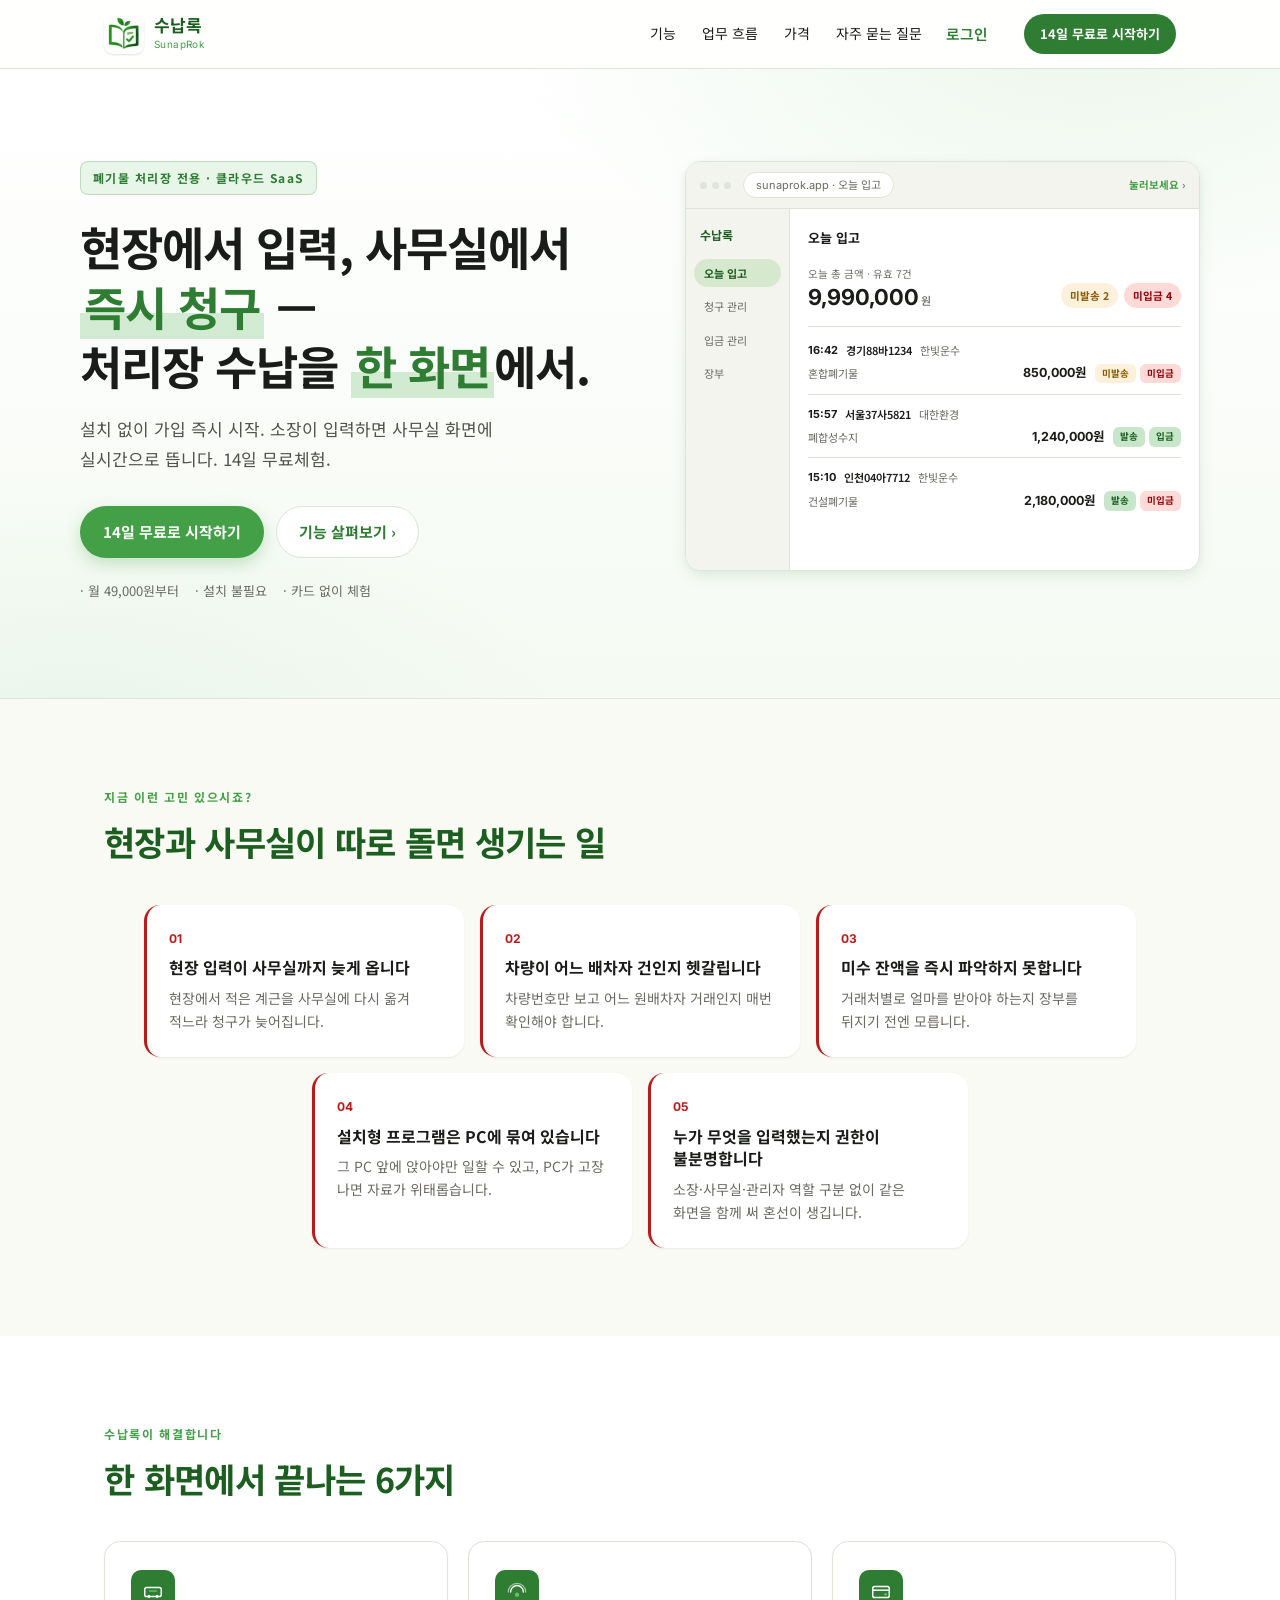
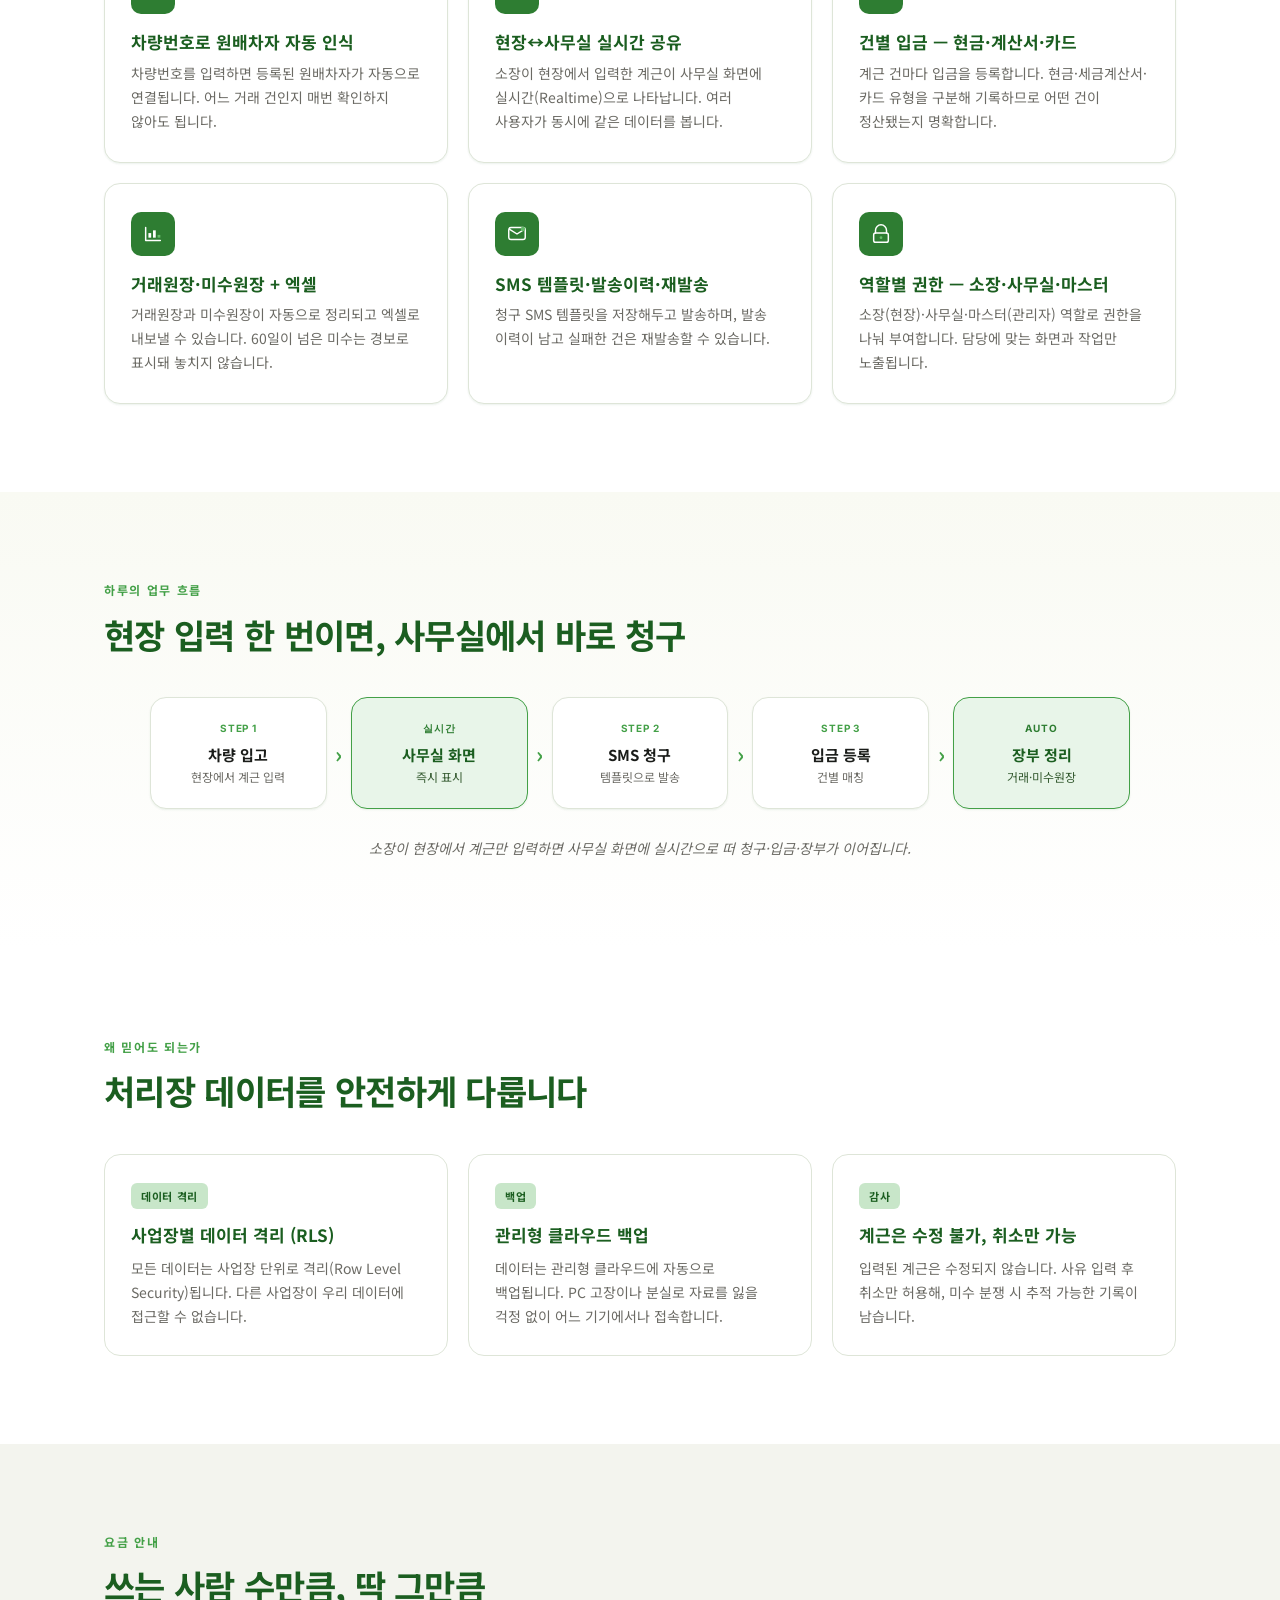
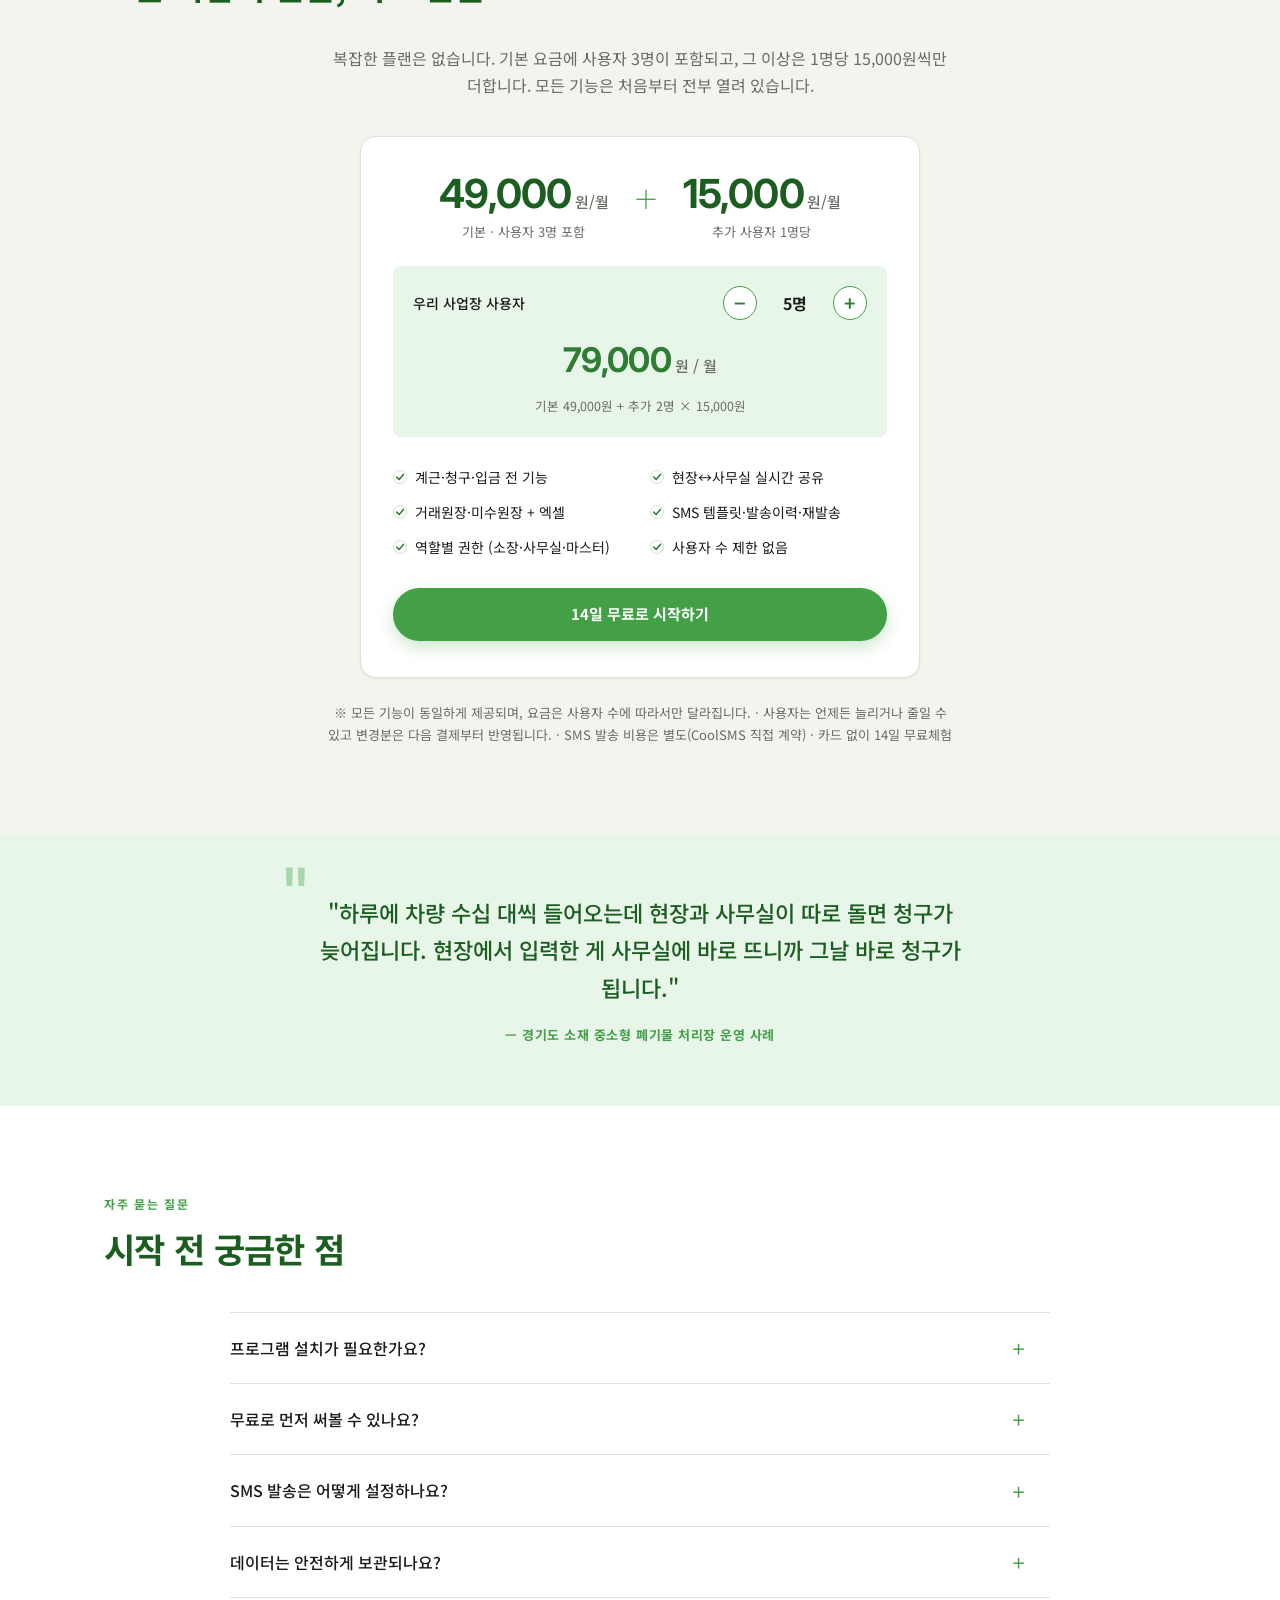
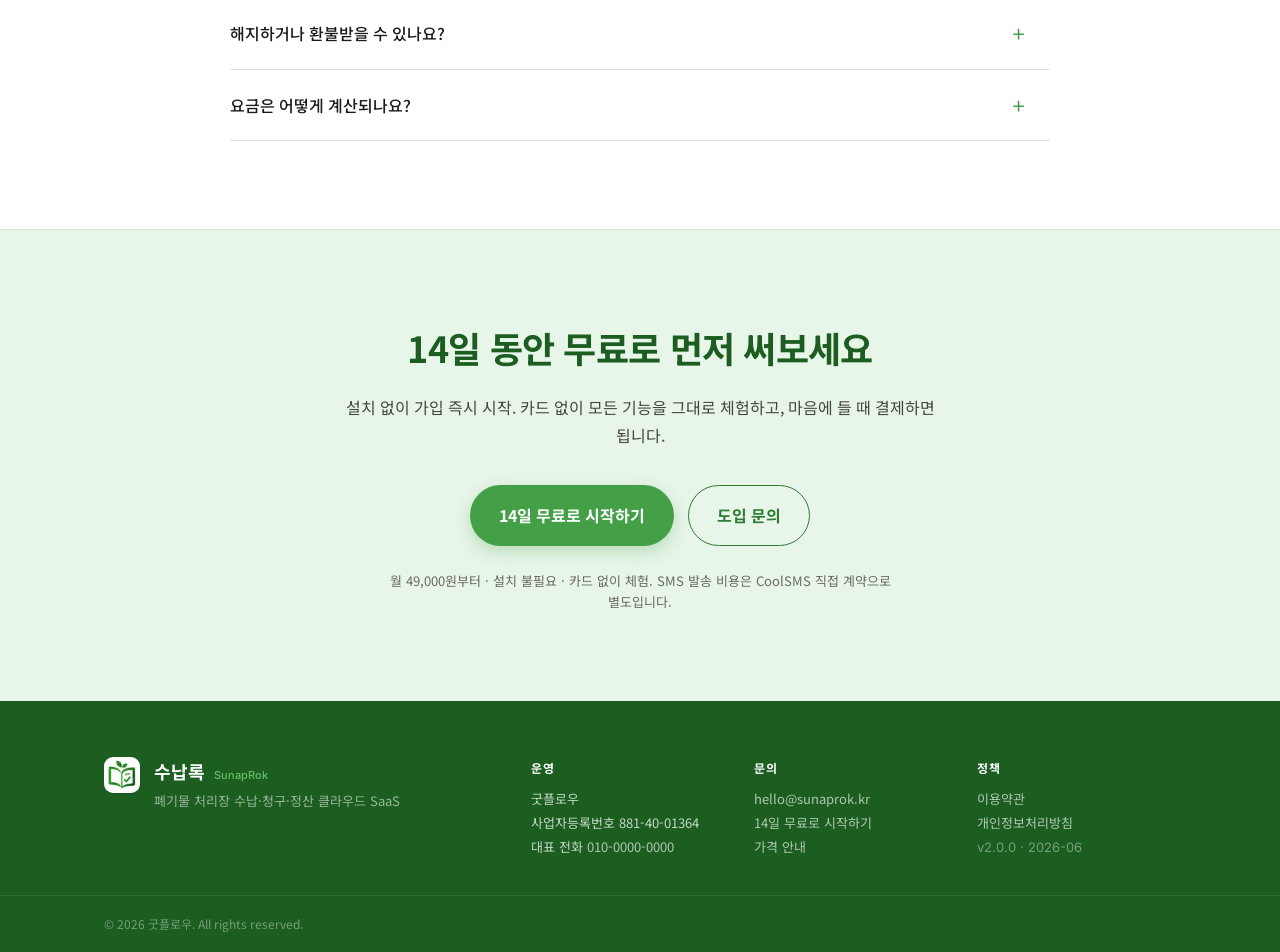
==== commit 5ac497a9: "fix: 외부 공유 미리보기(OG) — 이미지 재생성 + 실제 배포 도메인으로 URL 교체 공유 카드에 이미지가 안 뜨던 원인: og:image가 아직 안 살아있는 placehol" ====
--- a/index.html
+++ b/index.html
@@ -8,16 +8,16 @@
 <meta name="keywords" content="폐기물 처리장 수납관리, 계근 청구 프로그램, 처리장 SaaS, 실시간 계근 공유, 거래원장, 미수원장, SMS 청구">
 <meta name="theme-color" content="#2E7D32">
 
-<!-- TODO: 실제 도메인 확정 시 placeholder(https://sunaprok.kr) 교체 -->
-<link rel="canonical" href="https://sunaprok.kr/">
+<!-- 현재 배포 도메인(Vercel). 커스텀 도메인 확정 시 아래 https URL들을 일괄 교체 (mailto는 유지) -->
+<link rel="canonical" href="https://sunaprok-webpage.vercel.app/">
 
 <meta property="og:type" content="website">
-<meta property="og:url" content="https://sunaprok.kr/">
+<meta property="og:url" content="https://sunaprok-webpage.vercel.app/">
 <meta property="og:title" content="수납록 — 폐기물 처리장 수납·청구 SaaS">
 <meta property="og:description" content="현장에서 입력, 사무실에서 즉시 청구. 설치 없이 가입 즉시 시작. 월 49,000원부터, 14일 무료체험.">
 <meta property="og:locale" content="ko_KR">
 <meta property="og:site_name" content="수납록">
-<meta property="og:image" content="https://sunaprok.kr/og-image.png">
+<meta property="og:image" content="https://sunaprok-webpage.vercel.app/og-image.png">
 <meta property="og:image:width" content="1200">
 <meta property="og:image:height" content="630">
 <meta property="og:image:alt" content="수납록 — 현장에서 입력, 사무실에서 즉시 청구">
@@ -25,7 +25,7 @@
 <meta name="twitter:card" content="summary_large_image">
 <meta name="twitter:title" content="수납록 — 폐기물 처리장 수납·청구 SaaS">
 <meta name="twitter:description" content="현장에서 입력, 사무실에서 즉시 청구. 설치 없이 가입 즉시 시작. 월 49,000원부터, 14일 무료체험.">
-<meta name="twitter:image" content="https://sunaprok.kr/og-image.png">
+<meta name="twitter:image" content="https://sunaprok-webpage.vercel.app/og-image.png">
 
 <link rel="icon" type="image/x-icon" href="/favicon.ico">
 <link rel="icon" type="image/png" sizes="32x32" href="/favicon-32x32.png">
@@ -42,8 +42,8 @@
   "@type": "Organization",
   "name": "수납록",
   "alternateName": "SunapRok",
-  "url": "https://sunaprok.kr/",
-  "logo": "https://sunaprok.kr/android-icon-192x192.png",
+  "url": "https://sunaprok-webpage.vercel.app/",
+  "logo": "https://sunaprok-webpage.vercel.app/android-icon-192x192.png",
   "description": "폐기물 처리장의 계근·청구·입금·정산을 한 화면에서 처리하는 클라우드 SaaS.",
   "contactPoint": {
     "@type": "ContactPoint",
@@ -61,14 +61,14 @@
   "name": "수납록",
   "description": "폐기물 처리장 전용 수납·청구 SaaS. 현장에서 입력한 계근이 사무실 화면에 실시간으로 공유되고, 건별 입금·거래원장·미수원장·SMS 청구를 한 화면에서 처리합니다.",
   "brand": { "@type": "Brand", "name": "수납록" },
-  "url": "https://sunaprok.kr/",
+  "url": "https://sunaprok-webpage.vercel.app/",
   "offers": {
     "@type": "Offer",
     "name": "수납록 월 구독",
     "price": "49000",
     "priceCurrency": "KRW",
     "category": "월 구독",
-    "url": "https://sunaprok.kr/#pricing",
+    "url": "https://sunaprok-webpage.vercel.app/#pricing",
     "description": "기본 49,000원(사용자 3명 포함), 추가 사용자 1명당 15,000원/월. 모든 기능 동일 제공, 사용자 수 제한 없음.",
     "priceSpecification": {
       "@type": "UnitPriceSpecification",
--- a/styles.css
+++ b/styles.css
@@ -50,6 +50,8 @@
   background: var(--bg);
   color: var(--ink);
   line-height: 1.65;
+  /* 한국어는 음절 단위로 끊지 않고 어절(공백) 단위로 줄바꿈 — "즉시"가 즉/시로 쪼개지는 것 방지 */
+  word-break: keep-all;
   -webkit-font-smoothing: antialiased;
   -moz-osx-font-smoothing: grayscale;
 }
@@ -118,7 +120,7 @@
   display: grid;
   grid-template-columns: 52fr 48fr;
   gap: 48px;
-  align-items: center;
+  align-items: start;
 }
 .hero-eyebrow {
   display: inline-block;
@@ -143,6 +145,7 @@
 .hero-h em {
   color: var(--g800);
   font-style: normal;
+  white-space: nowrap;
   background: linear-gradient(180deg, transparent 60%, rgba(102,187,106,.28) 60%);
   padding: 0 4px;
 }
@@ -225,7 +228,7 @@
   color: var(--g900);
   font-weight: 700;
 }
-.app-main { flex: 1 1 auto; min-width: 0; padding: 18px 18px 20px; }
+.app-main { flex: 1 1 auto; min-width: 0; padding: 18px 18px 20px; display: grid; }
 .app-main-h {
   font-size: 13px;
   font-weight: 700;
@@ -322,8 +325,10 @@
   animation: demopulse 2.4s ease-in-out infinite;
 }
 @keyframes demopulse { 0%, 100% { opacity: .55; } 50% { opacity: 1; } }
-.app-panel { display: none; }
-.app-panel.is-active { display: block; animation: appfade .24s ease; }
+/* 모든 패널을 같은 그리드 셀에 겹쳐 쌓아 창 높이를 항상 최대 패널 기준으로 고정
+   (탭 전환 시 창 크기가 흔들리지 않음). 비활성 패널은 자리는 차지하되 숨김. */
+.app-panel { grid-area: 1 / 1; visibility: hidden; opacity: 0; }
+.app-panel.is-active { visibility: visible; opacity: 1; animation: appfade .24s ease; }
 @keyframes appfade { from { opacity: 0; transform: translateY(5px); } to { opacity: 1; transform: none; } }
 .app-red { color: var(--red); }
 
@@ -1073,6 +1078,8 @@
     gap: 32px;
   }
   .hero-preview { max-width: 480px; margin-inline: auto; }
+  /* 데스크톱 줄맞춤용 수동 줄바꿈 — 모바일에선 없애고 자연스럽게 흐르게 (외톨이 단어 방지) */
+  .hero-sub br { display: none; }
   .nav-links { display: none; }
 
   .price-panel { padding: 28px 22px; }
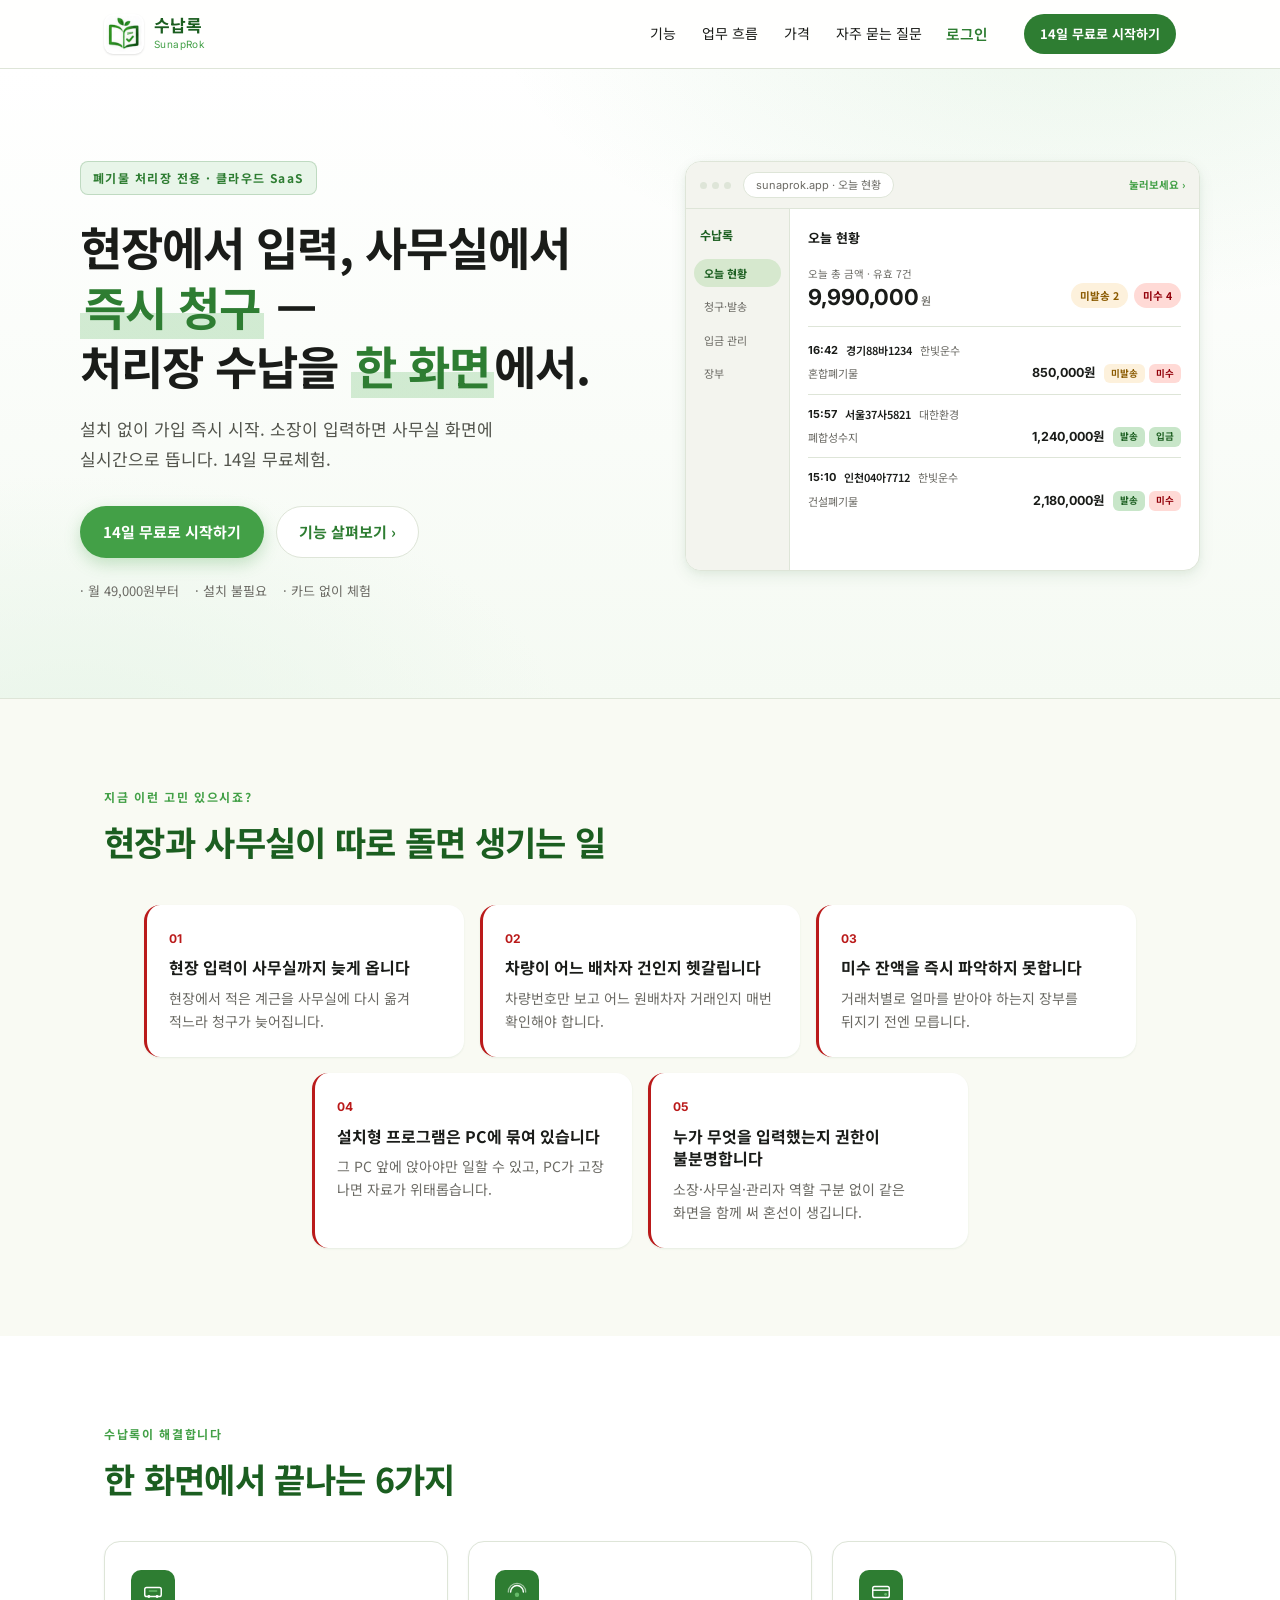
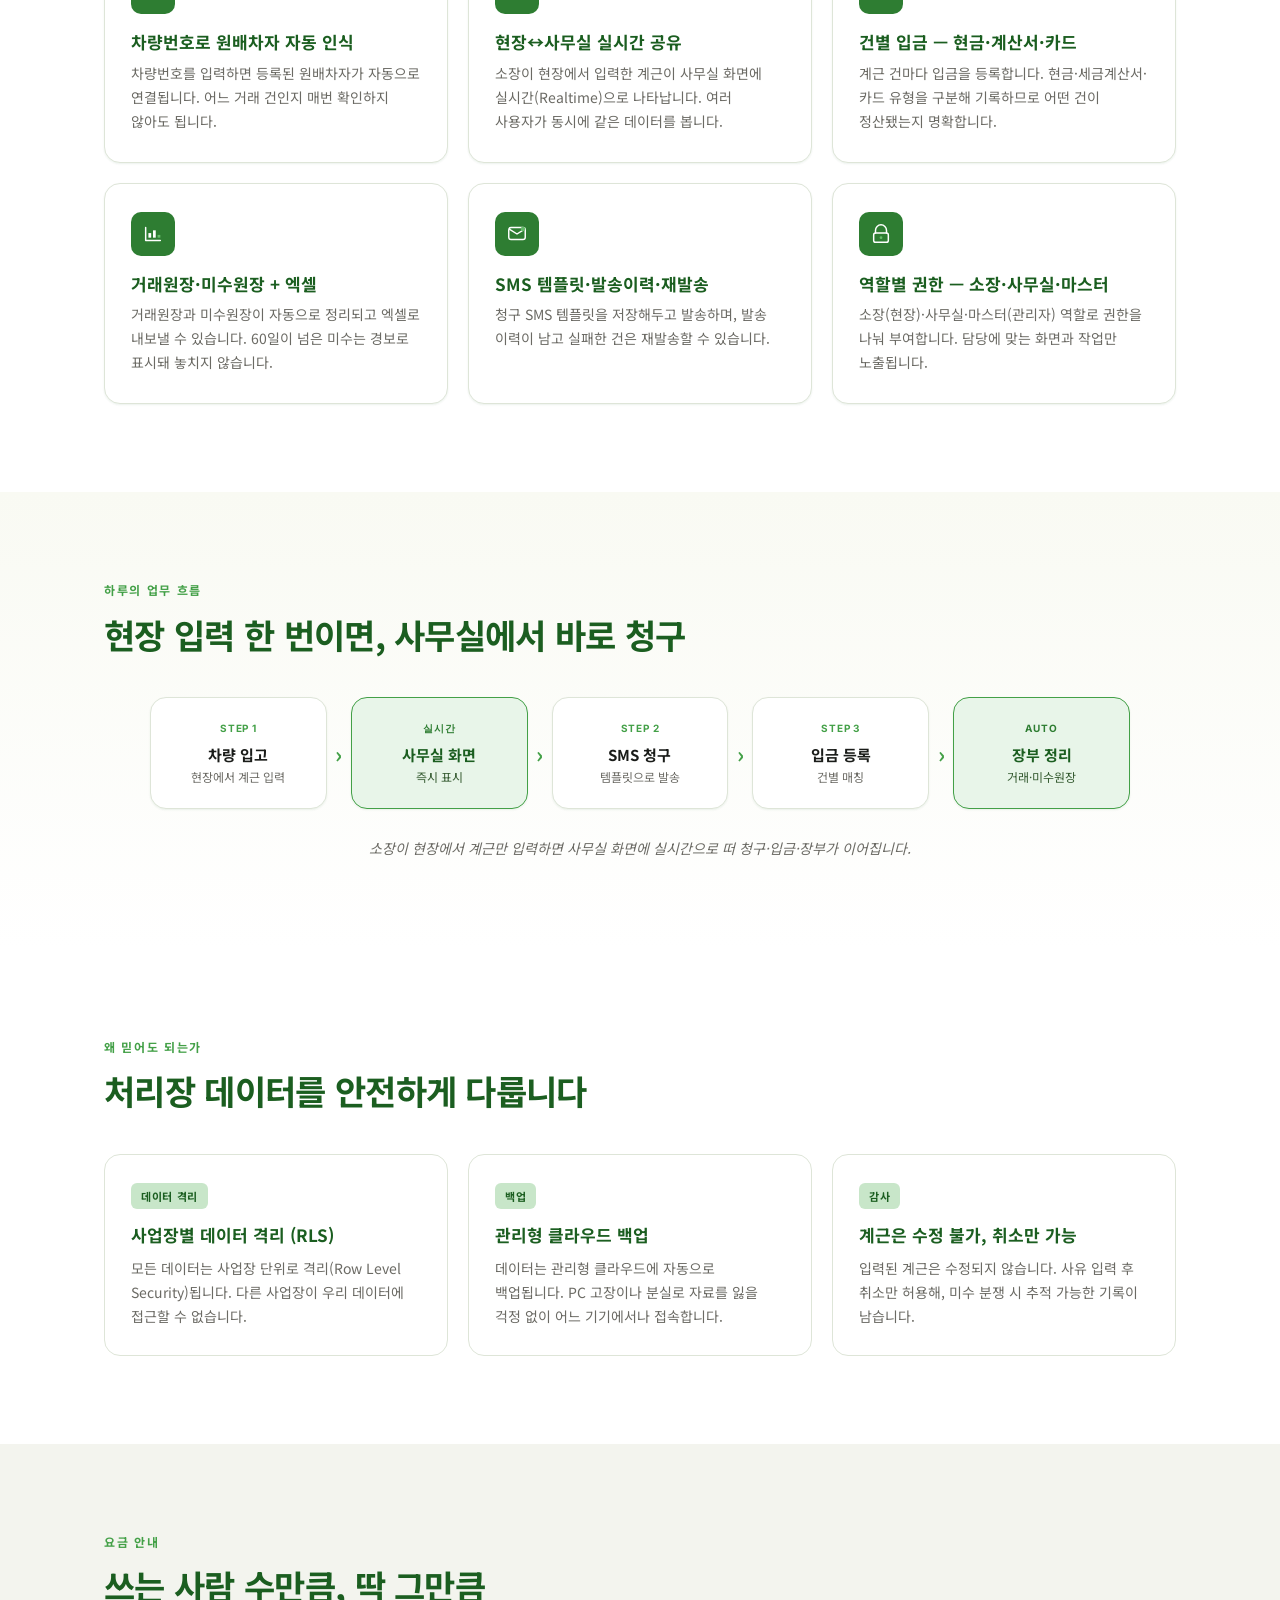
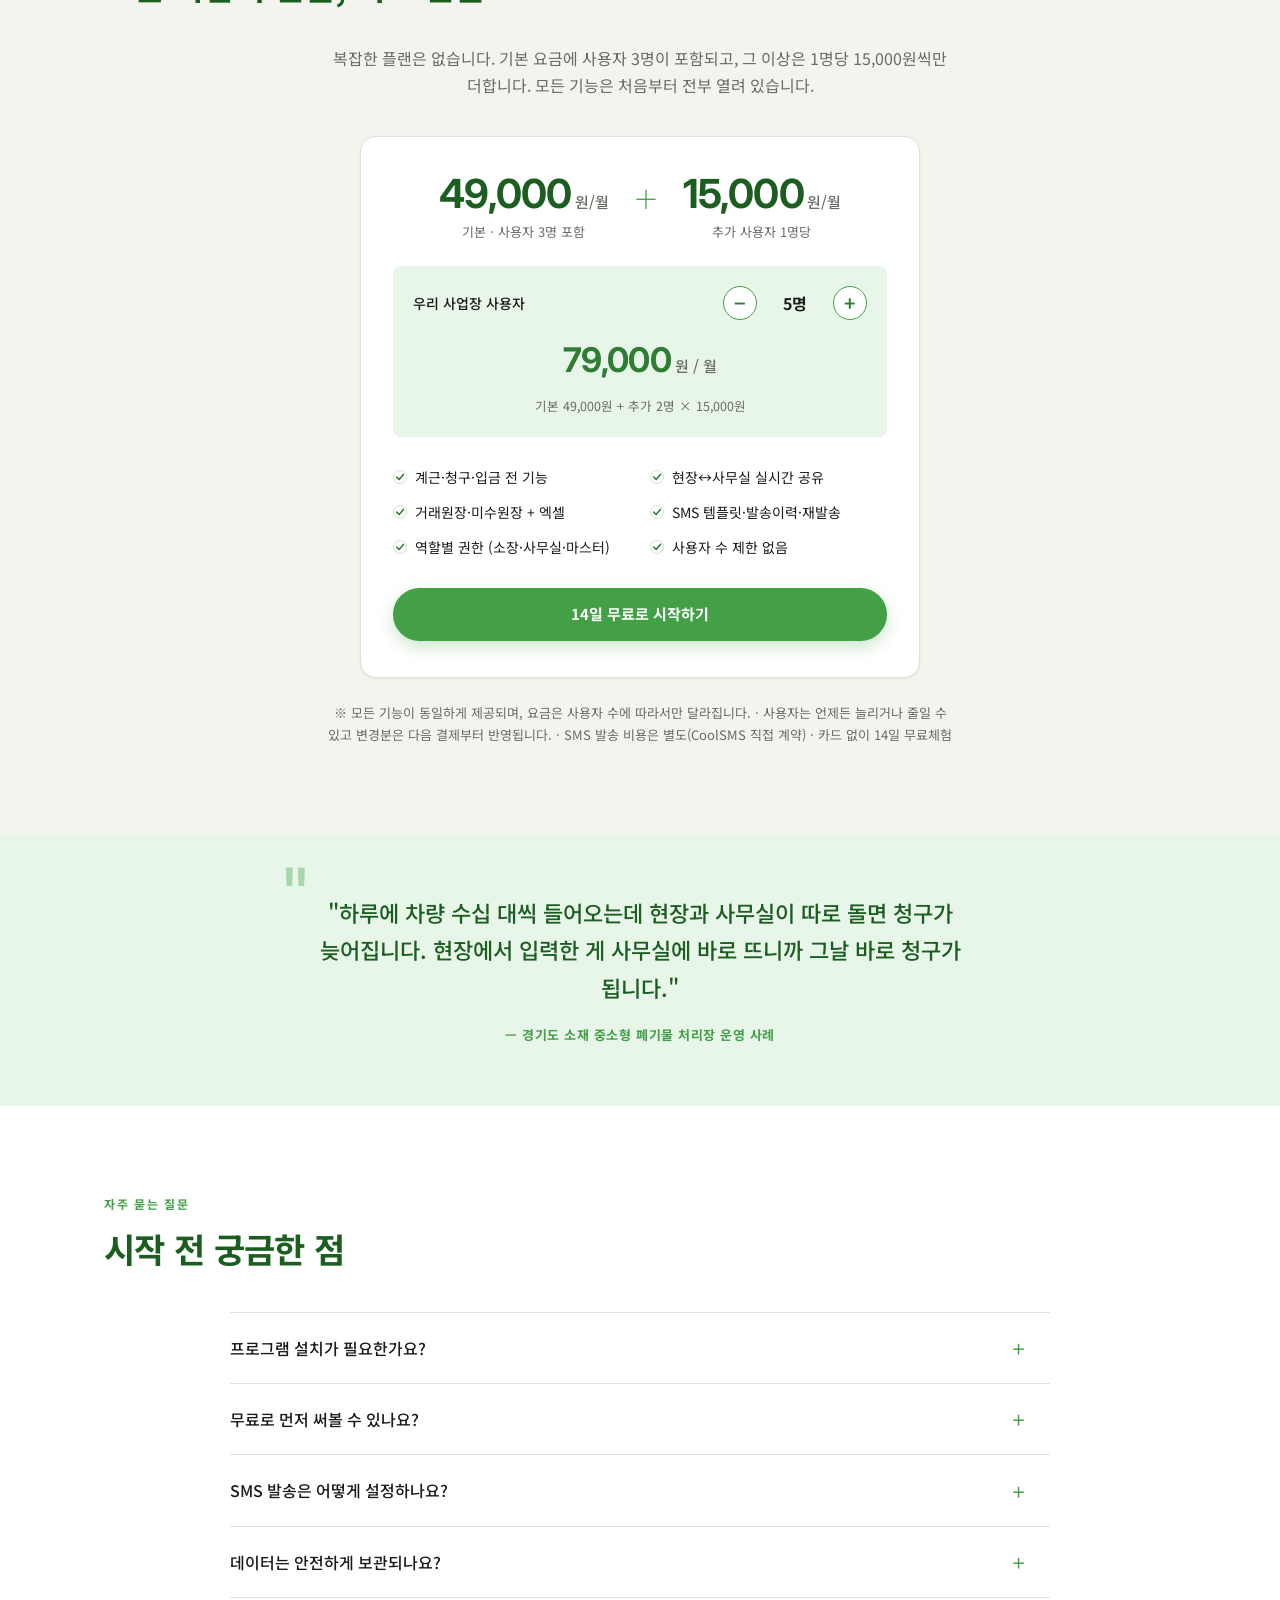
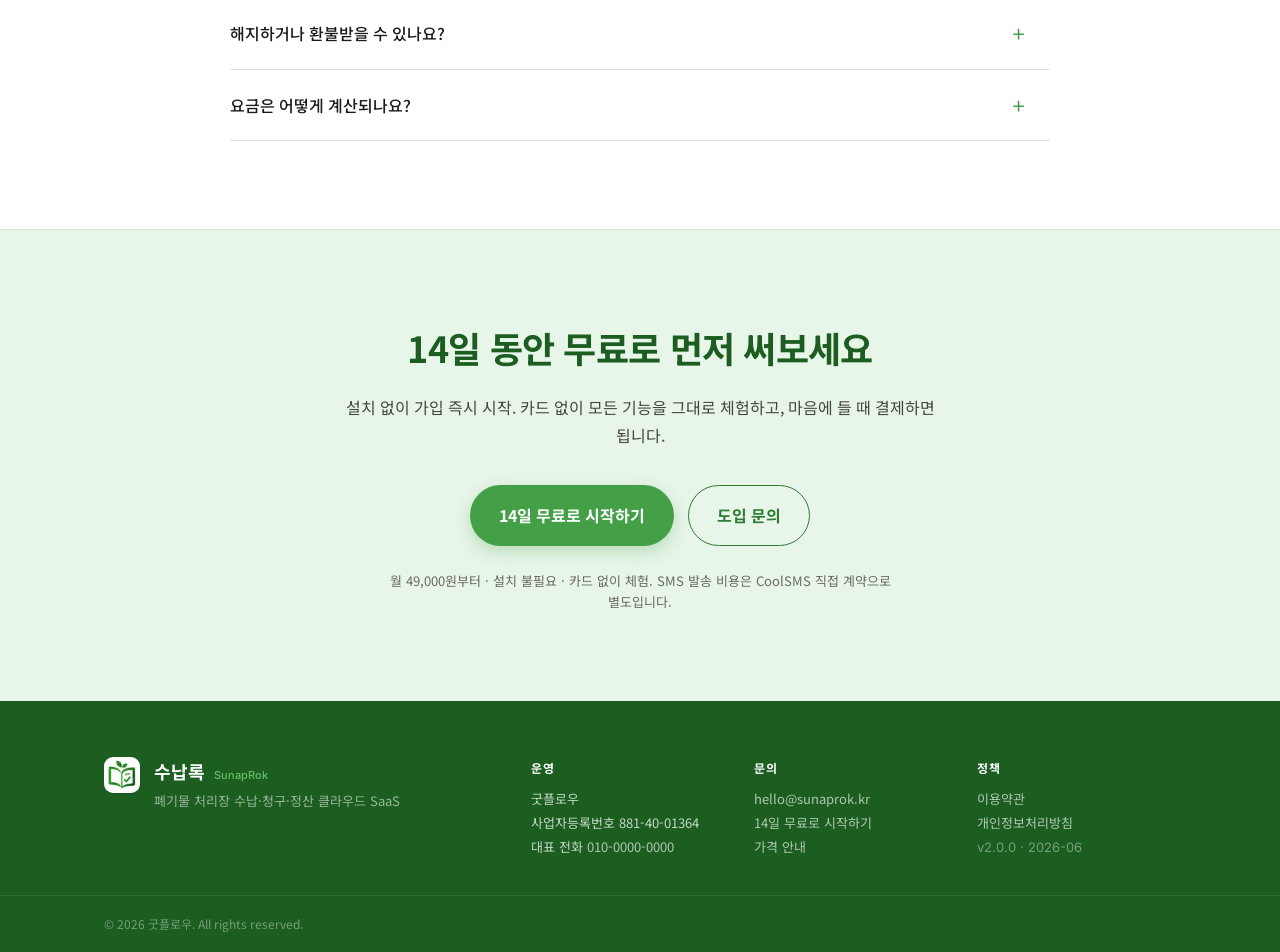
==== commit fecc1abf: "chore: 히어로 목업 용어를 앱과 동기화 오늘 입고→오늘 현황, 청구 관리→청구·발송, 미입금→미수.  Co-Authored-By: Claude Opus 4.8 (1M cont" ====
--- a/index.html
+++ b/index.html
@@ -17,7 +17,7 @@
 <meta property="og:description" content="현장에서 입력, 사무실에서 즉시 청구. 설치 없이 가입 즉시 시작. 월 49,000원부터, 14일 무료체험.">
 <meta property="og:locale" content="ko_KR">
 <meta property="og:site_name" content="수납록">
-<meta property="og:image" content="https://sunaprok-webpage.vercel.app/og-image.png">
+<meta property="og:image" content="https://sunaprok-webpage.vercel.app/og-image.png?v=2">
 <meta property="og:image:width" content="1200">
 <meta property="og:image:height" content="630">
 <meta property="og:image:alt" content="수납록 — 현장에서 입력, 사무실에서 즉시 청구">
@@ -25,7 +25,7 @@
 <meta name="twitter:card" content="summary_large_image">
 <meta name="twitter:title" content="수납록 — 폐기물 처리장 수납·청구 SaaS">
 <meta name="twitter:description" content="현장에서 입력, 사무실에서 즉시 청구. 설치 없이 가입 즉시 시작. 월 49,000원부터, 14일 무료체험.">
-<meta name="twitter:image" content="https://sunaprok-webpage.vercel.app/og-image.png">
+<meta name="twitter:image" content="https://sunaprok-webpage.vercel.app/og-image.png?v=2">
 
 <link rel="icon" type="image/x-icon" href="/favicon.ico">
 <link rel="icon" type="image/png" sizes="32x32" href="/favicon-32x32.png">
@@ -191,24 +191,24 @@
       <div class="app-window" role="group" aria-label="수납록 화면 미리보기 — 왼쪽 메뉴를 눌러 화면을 바꿔보세요">
         <div class="app-window-bar">
           <span class="app-window-dots"><span></span><span></span><span></span></span>
-          <span class="app-window-url" data-url>sunaprok.app · 오늘 입고</span>
+          <span class="app-window-url" data-url>sunaprok.app · 오늘 현황</span>
           <span class="app-demo-hint">눌러보세요 ›</span>
         </div>
         <div class="app-body">
           <div class="app-sidebar">
             <div class="app-sidebar-brand">수납록</div>
             <nav class="app-nav">
-              <button type="button" class="app-nav-item is-active" data-panel="today" data-title="오늘 입고">오늘 입고</button>
-              <button type="button" class="app-nav-item" data-panel="charge" data-title="청구 관리">청구 관리</button>
+              <button type="button" class="app-nav-item is-active" data-panel="today" data-title="오늘 현황">오늘 현황</button>
+              <button type="button" class="app-nav-item" data-panel="charge" data-title="청구·발송">청구·발송</button>
               <button type="button" class="app-nav-item" data-panel="payment" data-title="입금 관리">입금 관리</button>
               <button type="button" class="app-nav-item" data-panel="report" data-title="장부">장부</button>
             </nav>
           </div>
           <div class="app-main">
 
-            <!-- 오늘 입고 -->
+            <!-- 오늘 현황 -->
             <div class="app-panel is-active" data-panel="today">
-              <div class="app-main-h">오늘 입고</div>
+              <div class="app-main-h">오늘 현황</div>
               <div class="app-stat-row">
                 <div class="app-stat">
                   <div class="app-stat-label">오늘 총 금액 · 유효 7건</div>
@@ -216,7 +216,7 @@
                 </div>
                 <div class="app-stat-chips">
                   <span class="app-chip is-amber">미발송 2</span>
-                  <span class="app-chip is-red">미입금 4</span>
+                  <span class="app-chip is-red">미수 4</span>
                 </div>
               </div>
               <div class="app-table">
@@ -231,7 +231,7 @@
                     <span class="app-amount">850,000원</span>
                     <span class="app-badges">
                       <span class="app-badge is-amber">미발송</span>
-                      <span class="app-badge is-red">미입금</span>
+                      <span class="app-badge is-red">미수</span>
                     </span>
                   </div>
                 </div>
@@ -261,16 +261,16 @@
                     <span class="app-amount">2,180,000원</span>
                     <span class="app-badges">
                       <span class="app-badge is-green">발송</span>
-                      <span class="app-badge is-red">미입금</span>
+                      <span class="app-badge is-red">미수</span>
                     </span>
                   </div>
                 </div>
               </div>
             </div>
 
-            <!-- 청구 관리 -->
+            <!-- 청구·발송 -->
             <div class="app-panel" data-panel="charge">
-              <div class="app-main-h">청구 관리</div>
+              <div class="app-main-h">청구·발송</div>
               <div class="app-hintline">청구할 건을 선택해 SMS로 한 번에 보냅니다.</div>
               <div class="app-list">
                 <button type="button" class="app-crow is-selected" data-amt="850000">
@@ -313,7 +313,7 @@
                   <div class="app-stat-num">2,090,000<span>원</span></div>
                 </div>
                 <div class="app-stat-chips">
-                  <span class="app-chip is-red" data-unpaid-chip="1">미입금 1</span>
+                  <span class="app-chip is-red" data-unpaid-chip="1">미수 1</span>
                 </div>
               </div>
               <div class="app-rows">
